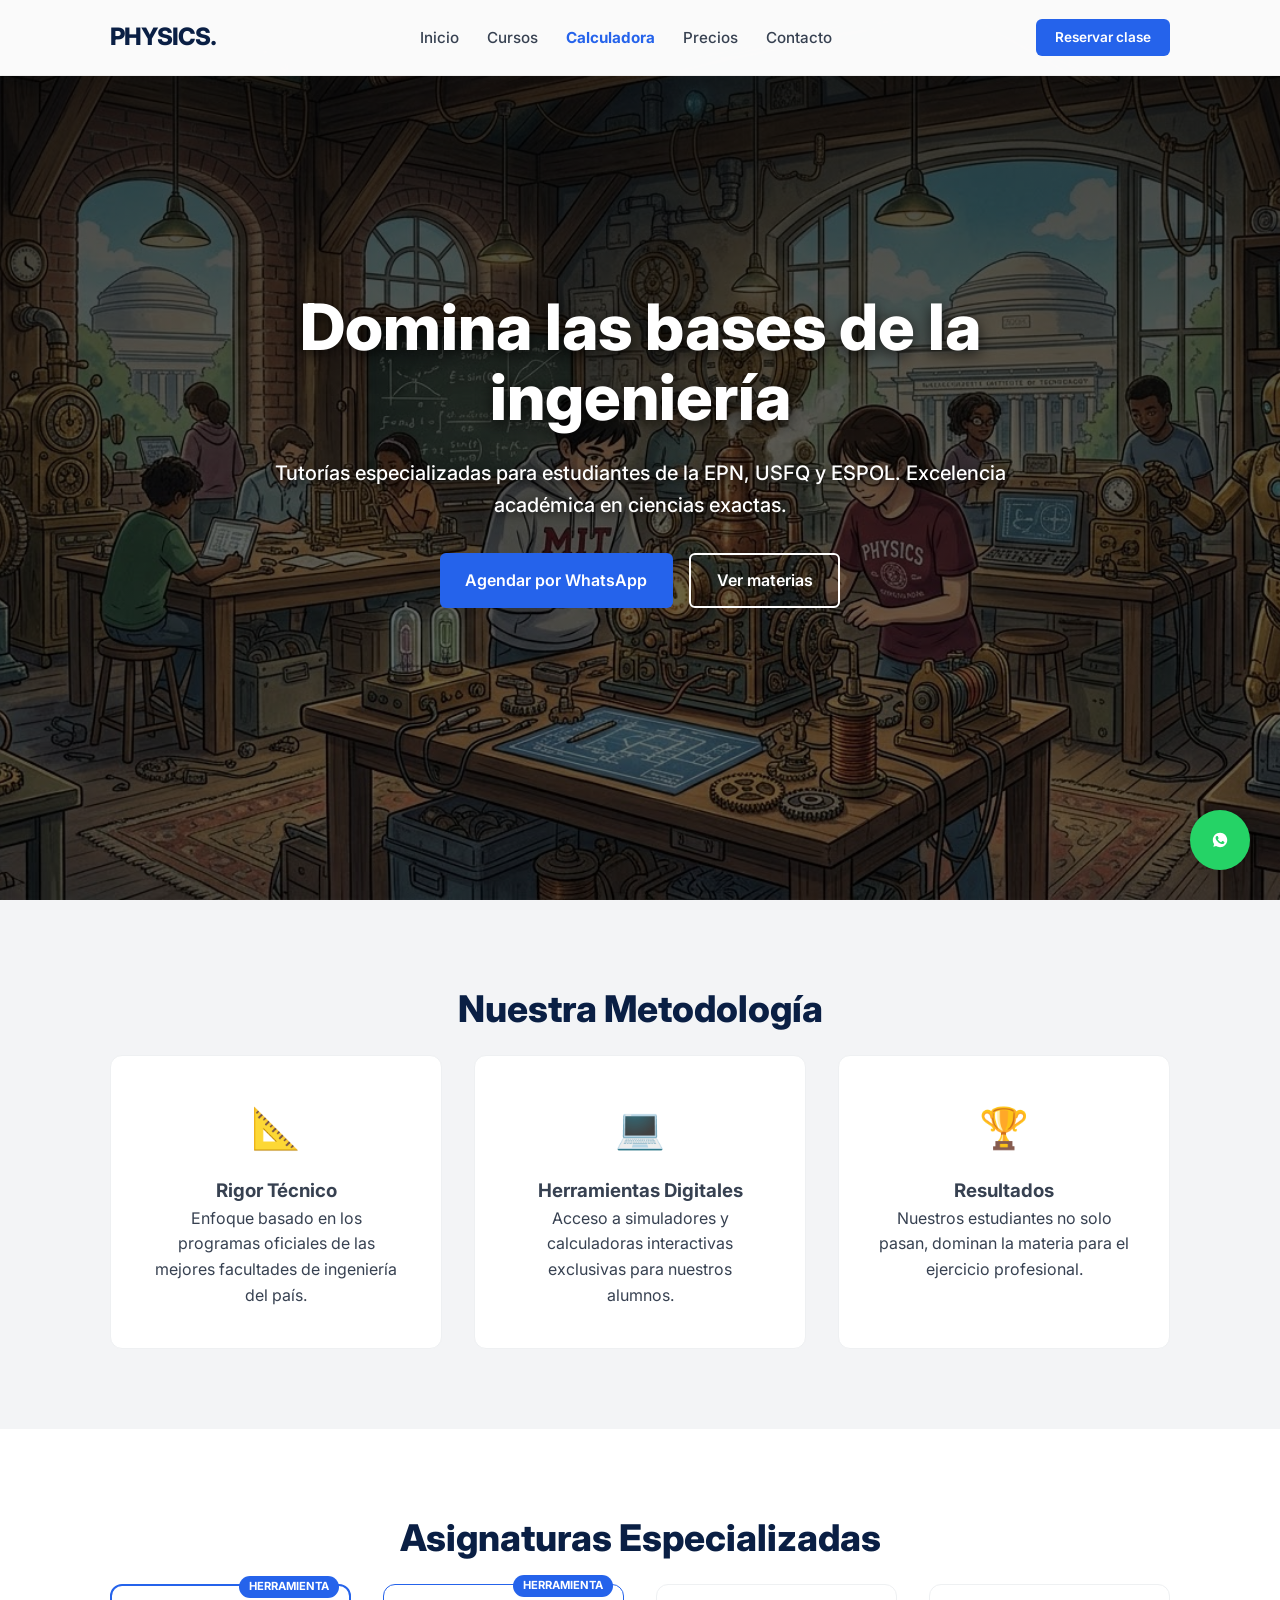
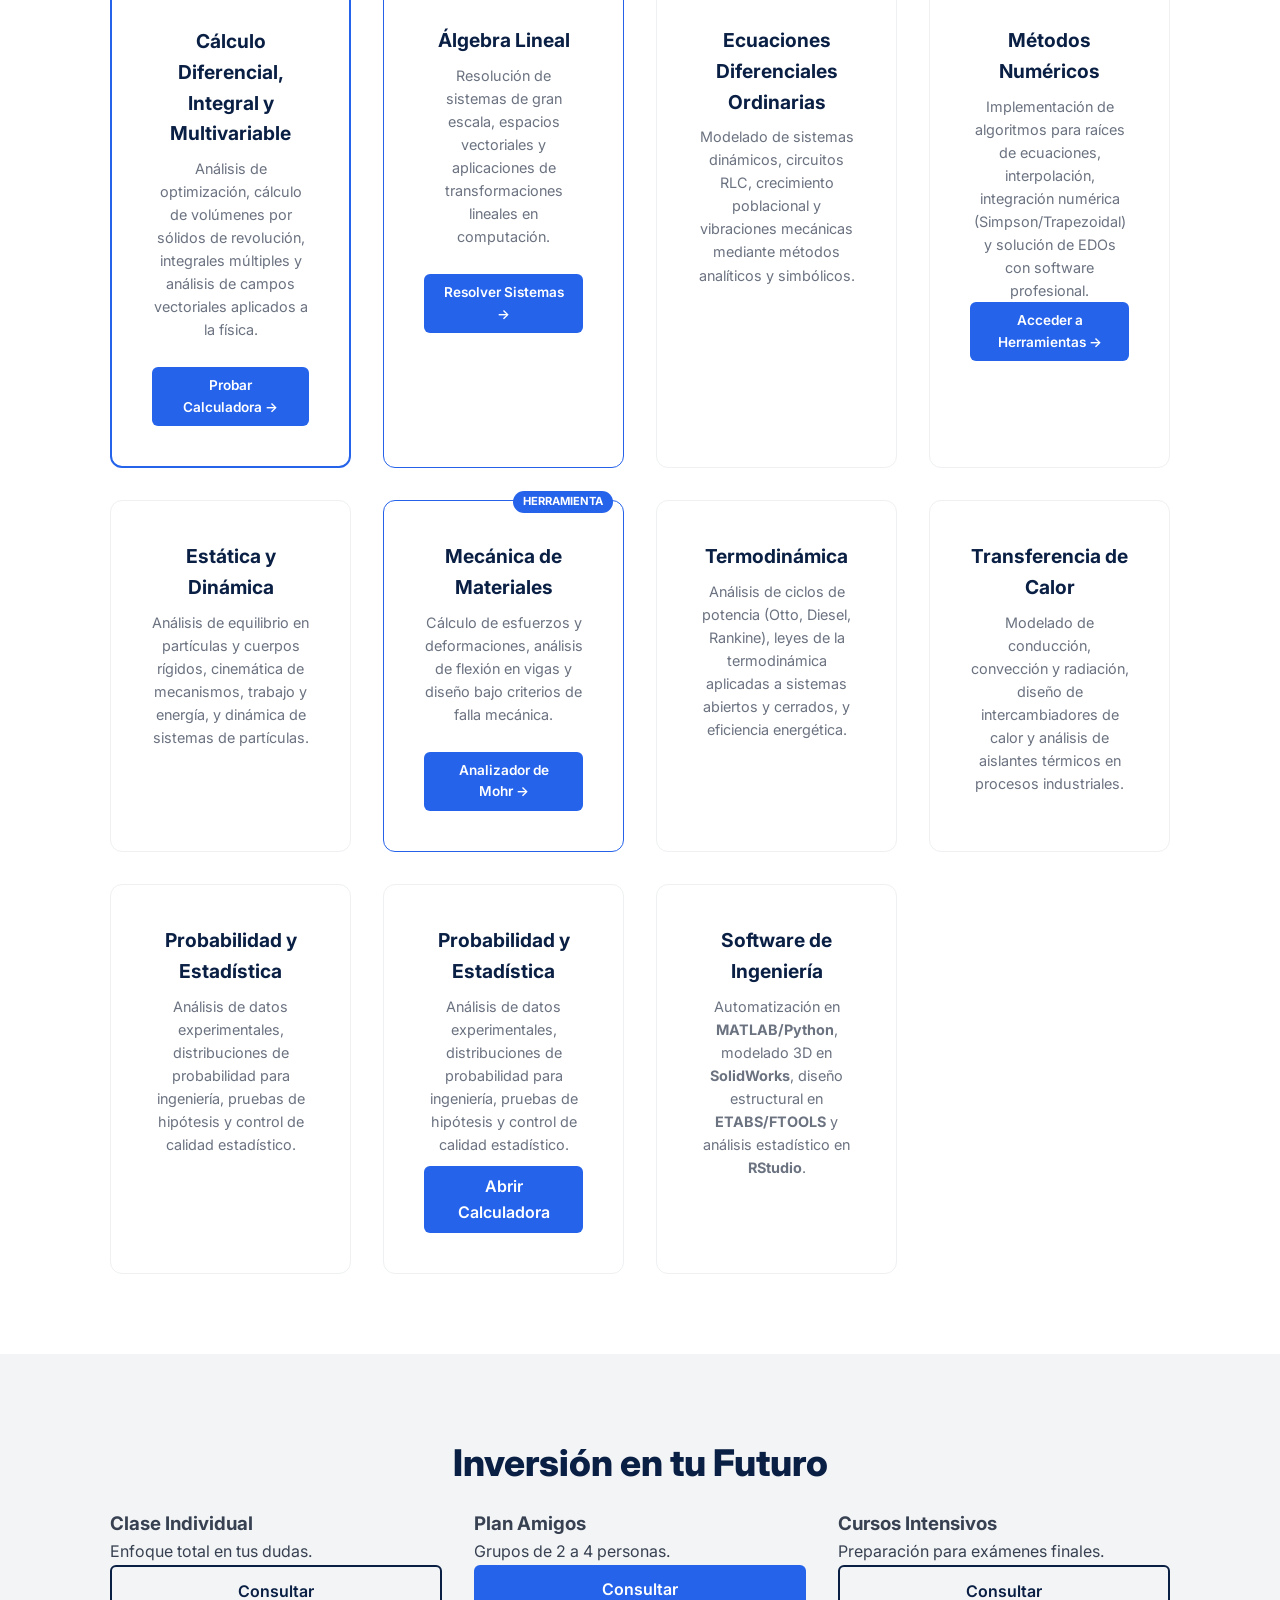
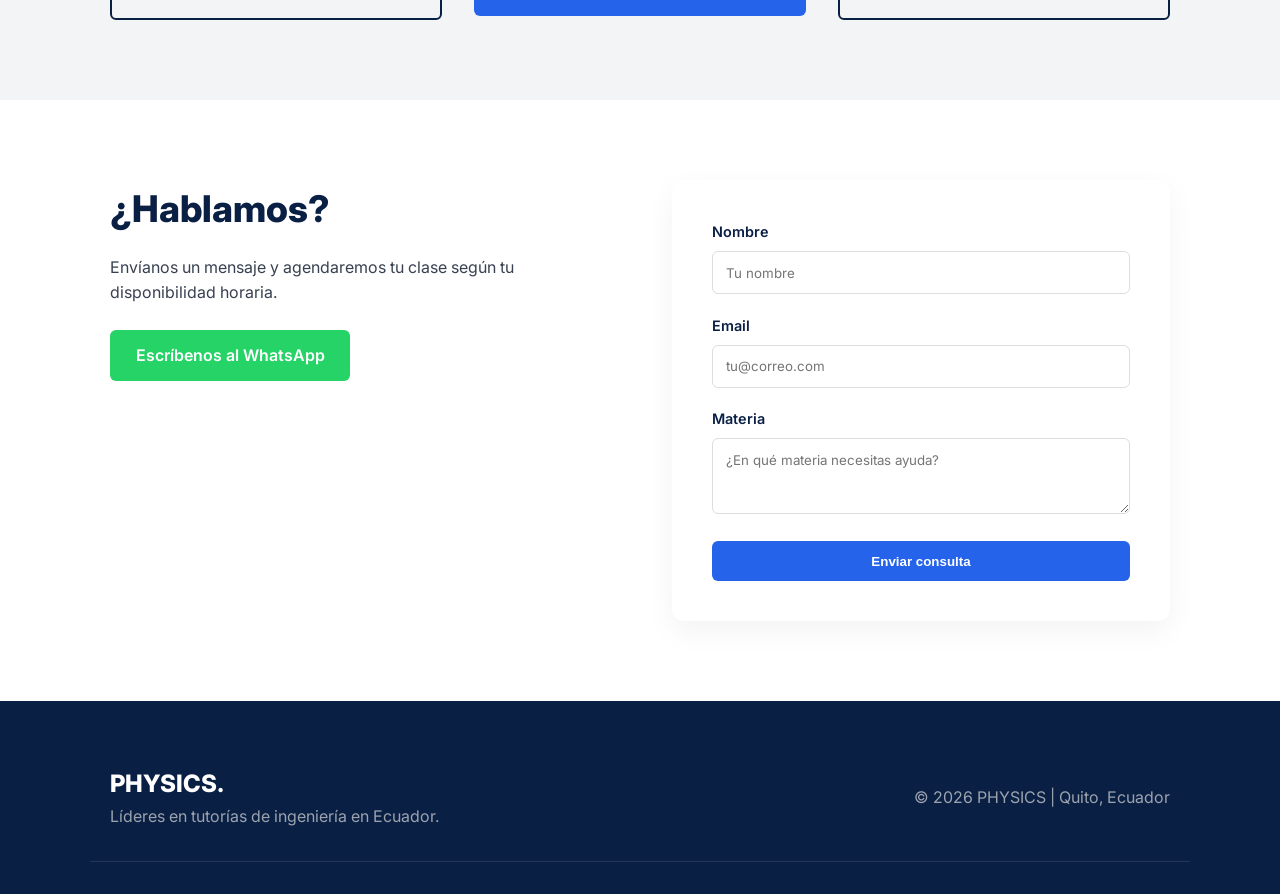
==== index.html @ 8d3c93a8 "Update index.html" ====
<!DOCTYPE html>
<html lang="es">
<head>
    <meta charset="UTF-8">
    <meta name="viewport" content="width=device-width, initial-scale=1.0">
    <title>PHYSICS | Centro de Estudios de Ingeniería</title>
    <link rel="stylesheet" href="style.css">
    <link rel="preconnect" href="https://fonts.googleapis.com">
    <link rel="preconnect" href="https://fonts.gstatic.com" crossorigin>
    <link href="https://fonts.googleapis.com/css2?family=Inter:wght@400;500;600;700;800&display=swap" rel="stylesheet">
</head>
<body>

    <a href="https://wa.me/593995324419?text=Hola%20PHYSICS,%20necesito%20ayuda%20con%20una%20materia%20de%20ingeniería." 
       class="whatsapp-float" target="_blank" rel="noopener noreferrer">
        <svg width="30" height="30" viewBox="0 0 24 24" fill="white"><path d="M12.031 6.172c-3.181 0-5.767 2.586-5.768 5.766-.001 1.298.38 2.27 1.019 3.287l-.582 2.128 2.182-.573c.978.58 1.911.928 3.145.929 3.178 0 5.767-2.587 5.768-5.766 0-3.18-2.587-5.771-5.764-5.771zm3.392 8.244c-.144.405-.837.774-1.17.824-.299.045-.677.063-1.092-.069-.252-.08-.575-.187-.988-.365-1.739-.751-2.874-2.502-2.961-2.617-.087-.116-.708-.94-.708-1.793s.448-1.273.607-1.446c.159-.173.346-.217.462-.217s.231.001.332.005c.109.004.253-.041.397.301.145.344.491 1.201.534 1.287.043.087.072.188.014.304-.058.116-.087.188-.173.289l-.26.304c-.087.101-.177.211-.077.383.101.173.449.741.964 1.201.662.591 1.221.774 1.394.86.173.088.274.072.376-.043.101-.116.433-.506.548-.68.116-.173.231-.145.39-.087s1.011.477 1.184.564.289.13.332.202c.045.072.045.419-.1.824z"/></svg>
    </a>

    <header class="header">
        <div class="container header-container">
            <a href="#" class="logo">PHYSICS.</a>
            <nav class="nav-menu">
                <a href="#inicio">Inicio</a>
                <a href="#cursos">Cursos</a>
                <a href="calculadora.html" style="color: var(--electric-blue); font-weight: 700;">Calculadora</a>
                <a href="#precios">Precios</a>
                <a href="#contacto">Contacto</a>
            </nav>
            <a href="https://wa.me/593995324419" target="_blank" class="btn btn-primary btn-sm">Reservar clase</a>
        </div>
    </header>

    <section id="inicio" class="hero">
        <div class="hero-overlay"></div>
        <div class="container hero-content">
            <h1 class="fade-in-up">Domina las bases de la ingeniería</h1>
            <p class="fade-in-up delay-1">Tutorías especializadas para estudiantes de la EPN, USFQ y ESPOL. Excelencia académica en ciencias exactas.</p>
            <div class="hero-buttons fade-in-up delay-2">
                <a href="https://wa.me/593995324419" target="_blank" class="btn btn-primary">Agendar por WhatsApp</a>
                <a href="#cursos" class="btn btn-outline">Ver materias</a>
            </div>
        </div>
    </section>

    <section class="section bg-light">
        <div class="container">
            <h2 class="section-title">Nuestra Metodología</h2>
            <div class="grid grid-3">
                <div class="feature-card">
                    <div class="icon">📐</div>
                    <h3>Rigor Técnico</h3>
                    <p>Enfoque basado en los programas oficiales de las mejores facultades de ingeniería del país.</p>
                </div>
                <div class="feature-card">
                    <div class="icon">💻</div>
                    <h3>Herramientas Digitales</h3>
                    <p>Acceso a simuladores y calculadoras interactivas exclusivas para nuestros alumnos.</p>
                </div>
                <div class="feature-card">
                    <div class="icon">🏆</div>
                    <h3>Resultados</h3>
                    <p>Nuestros estudiantes no solo pasan, dominan la materia para el ejercicio profesional.</p>
                </div>
            </div>
        </div>
    </section>

    <section id="cursos" class="section">
        <div class="container">
            <h2 class="section-title">Asignaturas Especializadas</h2>
            <div class="grid grid-4">
                <div class="course-card" style="border: 2px solid var(--electric-blue); position: relative;">
                    <span style="position: absolute; top: -10px; right: 10px; background: var(--electric-blue); color: white; padding: 2px 10px; border-radius: 20px; font-size: 0.7rem; font-weight: bold;">HERRAMIENTA</span>
                    <h3>Cálculo Diferencial, Integral y Multivariable</h3>
                <p>Análisis de optimización, cálculo de volúmenes por sólidos de revolución, integrales múltiples y análisis de campos vectoriales aplicados a la física.</p>
                <br>
                <a href="calculadora.html" class="btn btn-primary btn-sm" style="width: 100%;">Probar Calculadora &rarr;</a>
            </div>

            <div class="course-card" style="border: 1px solid var(--electric-blue); position: relative;">
    <span style="position: absolute; top: -10px; right: 10px; background: var(--electric-blue); color: white; padding: 2px 10px; border-radius: 20px; font-size: 0.7rem; font-weight: bold;">HERRAMIENTA</span>
    <h3>Álgebra Lineal</h3>
    <p>Resolución de sistemas de gran escala, espacios vectoriales y aplicaciones de transformaciones lineales en computación.</p>
    <br>
    <a href="algebra-lineal.html" class="btn btn-primary btn-sm" style="width: 100%;">Resolver Sistemas &rarr;</a>
</div>

            <div class="course-card">
                <h3>Ecuaciones Diferenciales Ordinarias</h3>
                <p>Modelado de sistemas dinámicos, circuitos RLC, crecimiento poblacional y vibraciones mecánicas mediante métodos analíticos y simbólicos.</p>
            </div>

            <div class="course-card">
                <h3>Métodos Numéricos</h3>
                <p>Implementación de algoritmos para raíces de ecuaciones, interpolación, integración numérica (Simpson/Trapezoidal) y solución de EDOs con software profesional.</p>
                <a href="metodos-numericos.html" class="btn btn-primary btn-sm" style="width: 100%;">Acceder a Herramientas &rarr;</a>
            </div>

            <div class="course-card">
                <h3>Estática y Dinámica</h3>
                <p>Análisis de equilibrio en partículas y cuerpos rígidos, cinemática de mecanismos, trabajo y energía, y dinámica de sistemas de partículas.</p>
            </div>

          <div class="course-card" style="border: 1px solid var(--electric-blue); position: relative;">
    <span style="position: absolute; top: -10px; right: 10px; background: var(--electric-blue); color: white; padding: 2px 10px; border-radius: 20px; font-size: 0.7rem; font-weight: bold;">HERRAMIENTA</span>
    <h3>Mecánica de Materiales</h3>
    <p>Cálculo de esfuerzos y deformaciones, análisis de flexión en vigas y diseño bajo criterios de falla mecánica.</p>
    <br>
    <a href="circulo-mohr.html" class="btn btn-primary btn-sm" style="width: 100%;">Analizador de Mohr &rarr;</a>
</div>

            <div class="course-card">
                <h3>Termodinámica</h3>
                <p>Análisis de ciclos de potencia (Otto, Diesel, Rankine), leyes de la termodinámica aplicadas a sistemas abiertos y cerrados, y eficiencia energética.</p>
            </div>

            <div class="course-card">
                <h3>Transferencia de Calor</h3>
                <p>Modelado de conducción, convección y radiación, diseño de intercambiadores de calor y análisis de aislantes térmicos en procesos industriales.</p>
            </div>

            <div class="course-card">
                <h3>Probabilidad y Estadística</h3>
                <p>Análisis de datos experimentales, distribuciones de probabilidad para ingeniería, pruebas de hipótesis y control de calidad estadístico.</p>
            </div>

            <div class="course-card">
    <h3>Probabilidad y Estadística</h3>
    <p>Análisis de datos experimentales, distribuciones de probabilidad para ingeniería, pruebas de hipótesis y control de calidad estadístico.</p>
    <a href="probabilidad.html" class="btn-primary" style="display: inline-block; margin-top: 10px; padding: 8px 16px; background-color: #2563EB; color: white; border-radius: 6px; text-decoration: none; font-weight: 600;">
        Abrir Calculadora
    </a>
</div>

            <div class="course-card">
                <h3>Software de Ingeniería</h3>
                <p>Automatización en <b>MATLAB/Python</b>, modelado 3D en <b>SolidWorks</b>, diseño estructural en <b>ETABS/FTOOLS</b> y análisis estadístico en <b>RStudio</b>.</p>
            </div>
        </div>
    </div>
    </section>

    <section id="precios" class="section bg-light">
        <div class="container">
            <h2 class="section-title">Inversión en tu Futuro</h2>
            <div class="grid grid-3">
                <div class="pricing-card">
                    <h3>Clase Individual</h3>
                    <p>Enfoque total en tus dudas.</p>
                    <a href="https://wa.me/593995324419?text=Hola,%20quisiera%20consultar%20el%20precio%20de%20una%20clase%20individual." class="btn btn-outline btn-block" style="color:var(--dark-blue); border-color:var(--dark-blue);">Consultar</a>
                </div>
                <div class="pricing-card featured">
                    <h3>Plan Amigos</h3>
                    <p>Grupos de 2 a 4 personas.</p>
                    <a href="https://wa.me/593995324419?text=Hola,%20quisiera%20consultar%20precios%20para%20un%20grupo." class="btn btn-primary btn-block">Consultar</a>
                </div>
                <div class="pricing-card">
                    <h3>Cursos Intensivos</h3>
                    <p>Preparación para exámenes finales.</p>
                    <a href="https://wa.me/593995324419?text=Hola,%20necesito%20un%20curso%20intensivo%20para%20un%20examen." class="btn btn-outline btn-block" style="color:var(--dark-blue); border-color:var(--dark-blue);">Consultar</a>
                </div>
            </div>
        </div>
    </section>

    <section id="contacto" class="section">
        <div class="container contact-container">
            <div class="contact-info">
                <h2 class="section-title" style="text-align: left;">¿Hablamos?</h2>
                <p>Envíanos un mensaje y agendaremos tu clase según tu disponibilidad horaria.</p>
                <a href="https://wa.me/593995324419" target="_blank" class="btn btn-whatsapp">
                    Escríbenos al WhatsApp
                </a>
            </div>
            
            <form class="contact-form" action="https://formspree.io/f/mvzwovbo" method="POST">
                <div class="form-group">
                    <label>Nombre</label>
                    <input type="text" name="name" placeholder="Tu nombre" required>
                </div>
                <div class="form-group">
                    <label>Email</label>
                    <input type="email" name="email" placeholder="tu@correo.com" required>
                </div>
                <div class="form-group">
                    <label>Materia</label>
                    <textarea name="message" rows="3" placeholder="¿En qué materia necesitas ayuda?" required></textarea>
                </div>
                <input type="text" name="_gotcha" style="display:none">
                <button type="submit" class="btn btn-primary btn-block">Enviar consulta</button>
            </form>
        </div>
    </section>

    <footer class="footer">
        <div class="container footer-grid">
            <div class="footer-brand"><h2>PHYSICS.</h2><p>Líderes en tutorías de ingeniería en Ecuador.</p></div>
            <div class="footer-links">
                <p>&copy; 2026 PHYSICS | Quito, Ecuador</p>
            </div>
        </div>
    </footer>

</body>

</html>
---- style.css ----
/* VARIABLES */
:root {
    --dark-blue: #0A1F44;
    --electric-blue: #2563EB;
    --white: #FFFFFF;
    --light-gray: #F3F4F6;
    --text-main: #374151;
    --text-muted: #6B7280;
    --transition: all 0.3s ease;
    --whatsapp-green: #25D366;
}

/* RESET */
* { margin: 0; padding: 0; box-sizing: border-box; }
body { font-family: 'Inter', sans-serif; color: var(--text-main); line-height: 1.6; background-color: var(--white); }
html { scroll-behavior: smooth; }

/* LAYOUT */
.container { max-width: 1100px; margin: 0 auto; padding: 0 20px; }
.section { padding: 5rem 0; }
.bg-light { background-color: var(--light-gray); }
.grid { display: grid; gap: 2rem; }
.grid-3 { grid-template-columns: repeat(auto-fit, minmax(300px, 1fr)); }
.grid-4 { grid-template-columns: repeat(auto-fit, minmax(220px, 1fr)); }

/* HEADER */
.header { background: rgba(255,255,255,0.98); position: fixed; width: 100%; top: 0; z-index: 1000; border-bottom: 1px solid #eee; }
.header-container { display: flex; justify-content: space-between; align-items: center; height: 75px; }
.logo { font-weight: 800; font-size: 1.5rem; color: var(--dark-blue); text-decoration: none; letter-spacing: -1px; }
.nav-menu a { margin: 0 12px; text-decoration: none; color: var(--text-main); font-weight: 500; font-size: 0.95rem; }
.nav-menu a:hover { color: var(--electric-blue); }

/* BOTONES */
.btn { padding: 0.8rem 1.6rem; border-radius: 6px; font-weight: 600; text-decoration: none; display: inline-flex; align-items: center; justify-content: center; transition: var(--transition); border: none; cursor: pointer; }
.btn-sm { padding: 0.5rem 1.2rem; font-size: 0.85rem; }
.btn-primary { background: var(--electric-blue); color: var(--white); }
.btn-primary:hover { transform: translateY(-2px); box-shadow: 0 5px 15px rgba(37,99,235,0.3); }
.btn-outline { border: 2px solid var(--white); color: var(--white); }
.btn-outline:hover { background: var(--white); color: var(--dark-blue); }
.btn-block { width: 100%; }
.btn-whatsapp { background: var(--whatsapp-green); color: var(--white); margin-top: 1.5rem; }
.btn-whatsapp:hover { background: #128c7e; transform: scale(1.02); }

/* WHATSAPP FLOAT */
.whatsapp-float { position: fixed; width: 60px; height: 60px; bottom: 30px; right: 30px; background: var(--whatsapp-green); border-radius: 50%; display: flex; align-items: center; justify-content: center; z-index: 2000; box-shadow: 0 4px 15px rgba(0,0,0,0.15); transition: var(--transition); }
.whatsapp-float:hover { transform: scale(1.1); }

/* HERO - VERSIÓN OPTIMIZADA PARA LEGIBILIDAD Y ENCUADRE */
.hero {
    /* CAMBIO TÉCNICO 1: Filtro de contraste reforzado para que el texto blanco resalte */
    background-image: linear-gradient(rgba(0, 0, 0, 0.75), rgba(0, 0, 0, 0.5)), url('PORTADA.jpg');
    
    /* CAMBIO TÉCNICO 2: 'contain' evita que la imagen se corte, asegurando que se vea completa */
    background-size: cover; /* Mantenemos cover pero ajustamos la posición para no perder detalles */
    background-position: center 20%; /* Sube un poco el foco de la imagen para mostrar más del taller */
    
    background-attachment: fixed;
    height: 100vh;
    display: flex;
    align-items: center;
    justify-content: center;
    text-align: center;
    padding: 0 20px;
}

.hero-content { 
    max-width: 850px; 
    margin: 0 auto; 
    /* Añadimos un z-index para asegurar que el contenido esté siempre sobre el fondo */
    position: relative; 
    z-index: 2;
}

.hero h1 { 
    font-size: clamp(2.5rem, 5vw, 4rem); 
    font-weight: 800; 
    line-height: 1.1; 
    margin-bottom: 1.5rem;
    color: #ffffff;
    /* CAMBIO TÉCNICO 3: Sombra de texto para separar las letras del fondo detallado */
    text-shadow: 0px 4px 15px rgba(0, 0, 0, 0.8);
}

.hero p { 
    font-size: 1.25rem; 
    margin-bottom: 2rem; 
    /* Aumentamos la opacidad para que la información técnica sea nítida */
    opacity: 1; 
    color: #ffffff;
    text-shadow: 0px 2px 8px rgba(0, 0, 0, 0.9);
    font-weight: 500;
}

.hero-buttons { 
    display: flex; 
    justify-content: center; 
    gap: 1rem; 
}

/* SECTIONS */
.section-title { font-size: 2.3rem; color: var(--dark-blue); margin-bottom: 1rem; text-align: center; font-weight: 800; }
.section-subtitle { text-align: center; max-width: 700px; margin: 0 auto 3.5rem; color: var(--text-muted); font-size: 1.1rem; }

/* CARDS */
.feature-card, .course-card { background: var(--white); padding: 2.5rem; border-radius: 12px; border: 1px solid #eef0f2; transition: var(--transition); text-align: center; }
.feature-card:hover, .course-card:hover { border-color: var(--electric-blue); transform: translateY(-5px); box-shadow: 0 10px 25px rgba(0,0,0,0.05); }
.icon { font-size: 2.5rem; margin-bottom: 1rem; display: block; }
.course-card h3 { color: var(--dark-blue); margin-bottom: 0.5rem; font-size: 1.2rem; }
.course-card p { font-size: 0.9rem; color: var(--text-muted); }

/* FORMULARIO */
.contact-container { display: grid; grid-template-columns: 1fr 1fr; gap: 4rem; align-items: start; }
.contact-form { background: var(--white); padding: 2.5rem; border-radius: 12px; box-shadow: 0 10px 30px rgba(0,0,0,0.05); }
.form-group { margin-bottom: 1.2rem; }
.form-group label { display: block; font-weight: 600; margin-bottom: 0.5rem; font-size: 0.9rem; color: var(--dark-blue); }
.form-group input, .form-group textarea { width: 100%; padding: 0.8rem; border: 1px solid #ddd; border-radius: 6px; font-family: inherit; transition: var(--transition); }
.form-group input:focus, .form-group textarea:focus { outline: none; border-color: var(--electric-blue); }

/* FOOTER */
.footer { background: var(--dark-blue); color: #9ca3af; padding: 4rem 0 2rem; }
.footer-grid { display: flex; justify-content: space-between; align-items: center; border-bottom: 1px solid rgba(255,255,255,0.1); padding-bottom: 2rem; }
.footer-brand h2 { color: var(--white); font-weight: 800; }

/* ANIMACIONES */
@keyframes fadeInUp { from { opacity: 0; transform: translateY(25px); } to { opacity: 1; transform: translateY(0); } }
.fade-in-up { animation: fadeInUp 0.8s ease forwards; }
.delay-1 { animation-delay: 0.2s; opacity: 0; }
.delay-2 { animation-delay: 0.4s; opacity: 0; }

/* RESPONSIVE */
@media (max-width: 900px) {
    .contact-container { grid-template-columns: 1fr; gap: 2rem; }
    .hero h1 { font-size: 2.5rem; }
    .hero-buttons { flex-direction: column; }
    .nav-menu { display: none; }

}
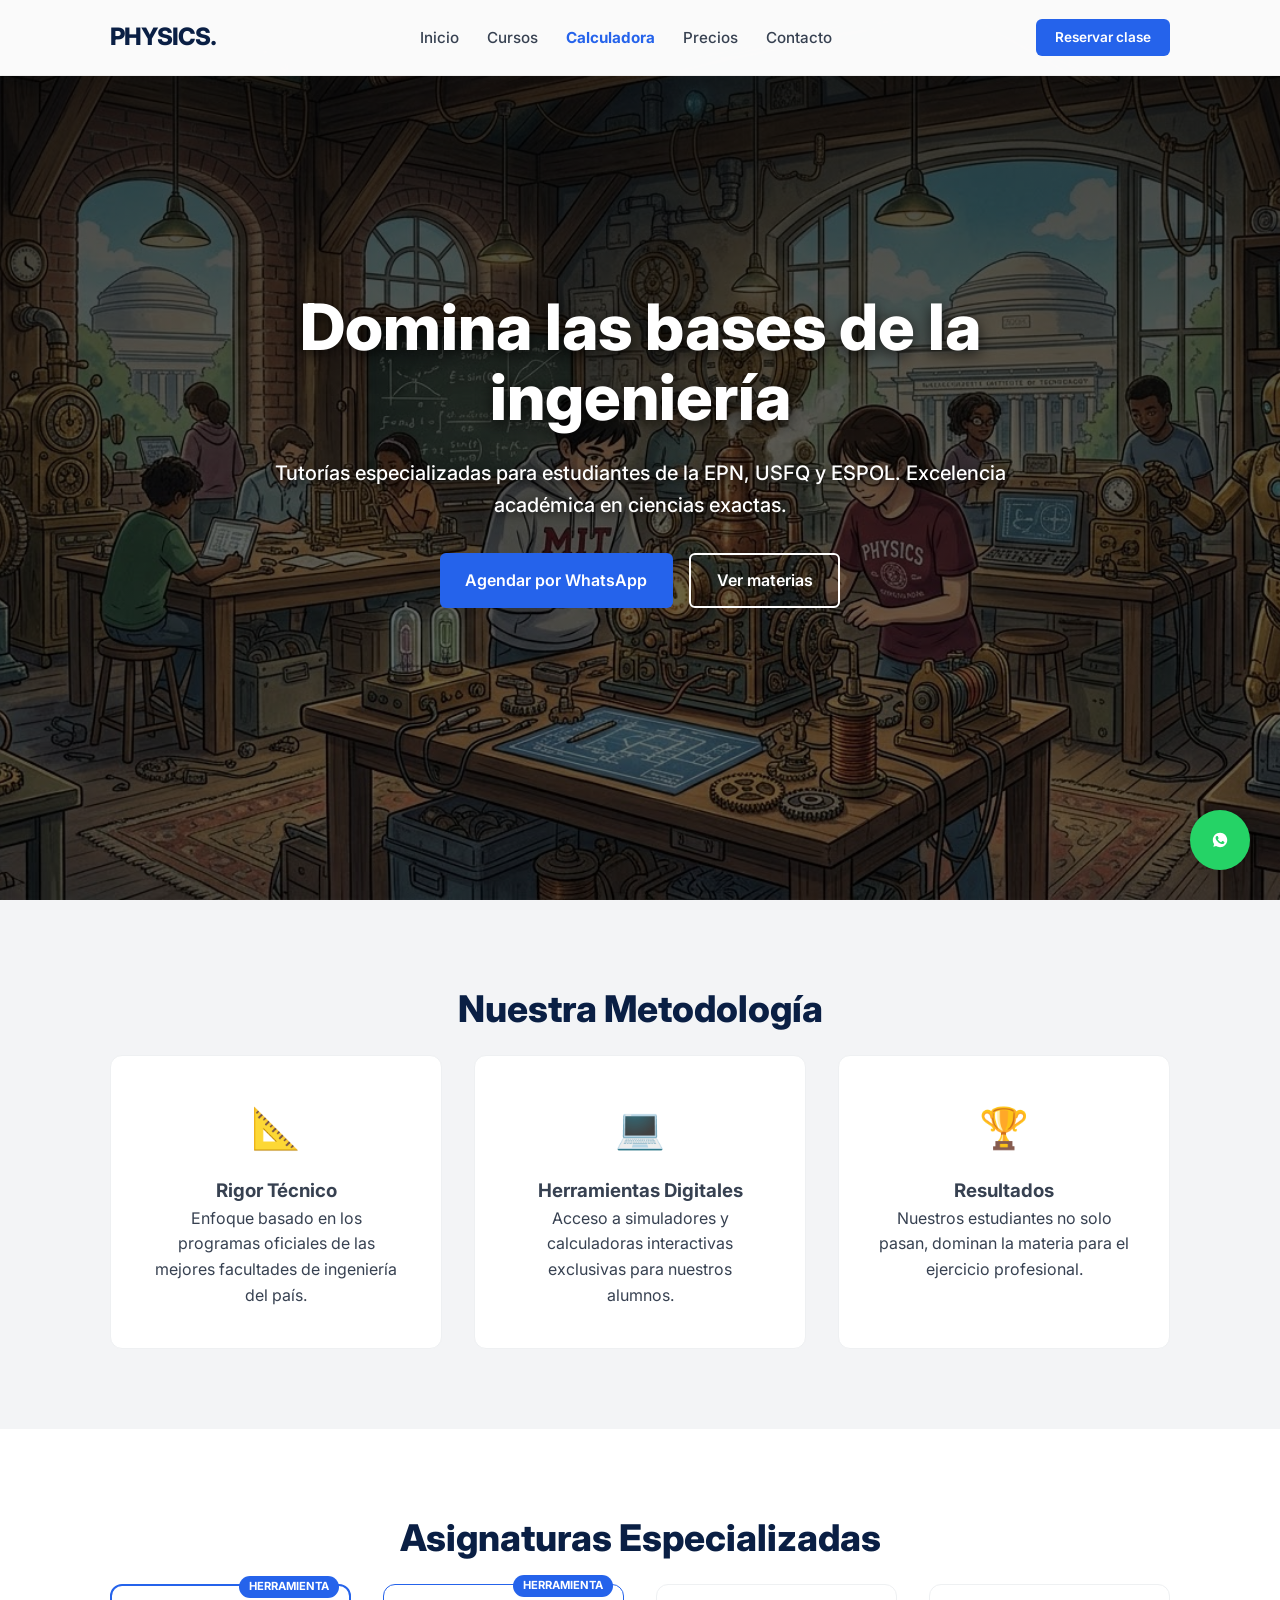
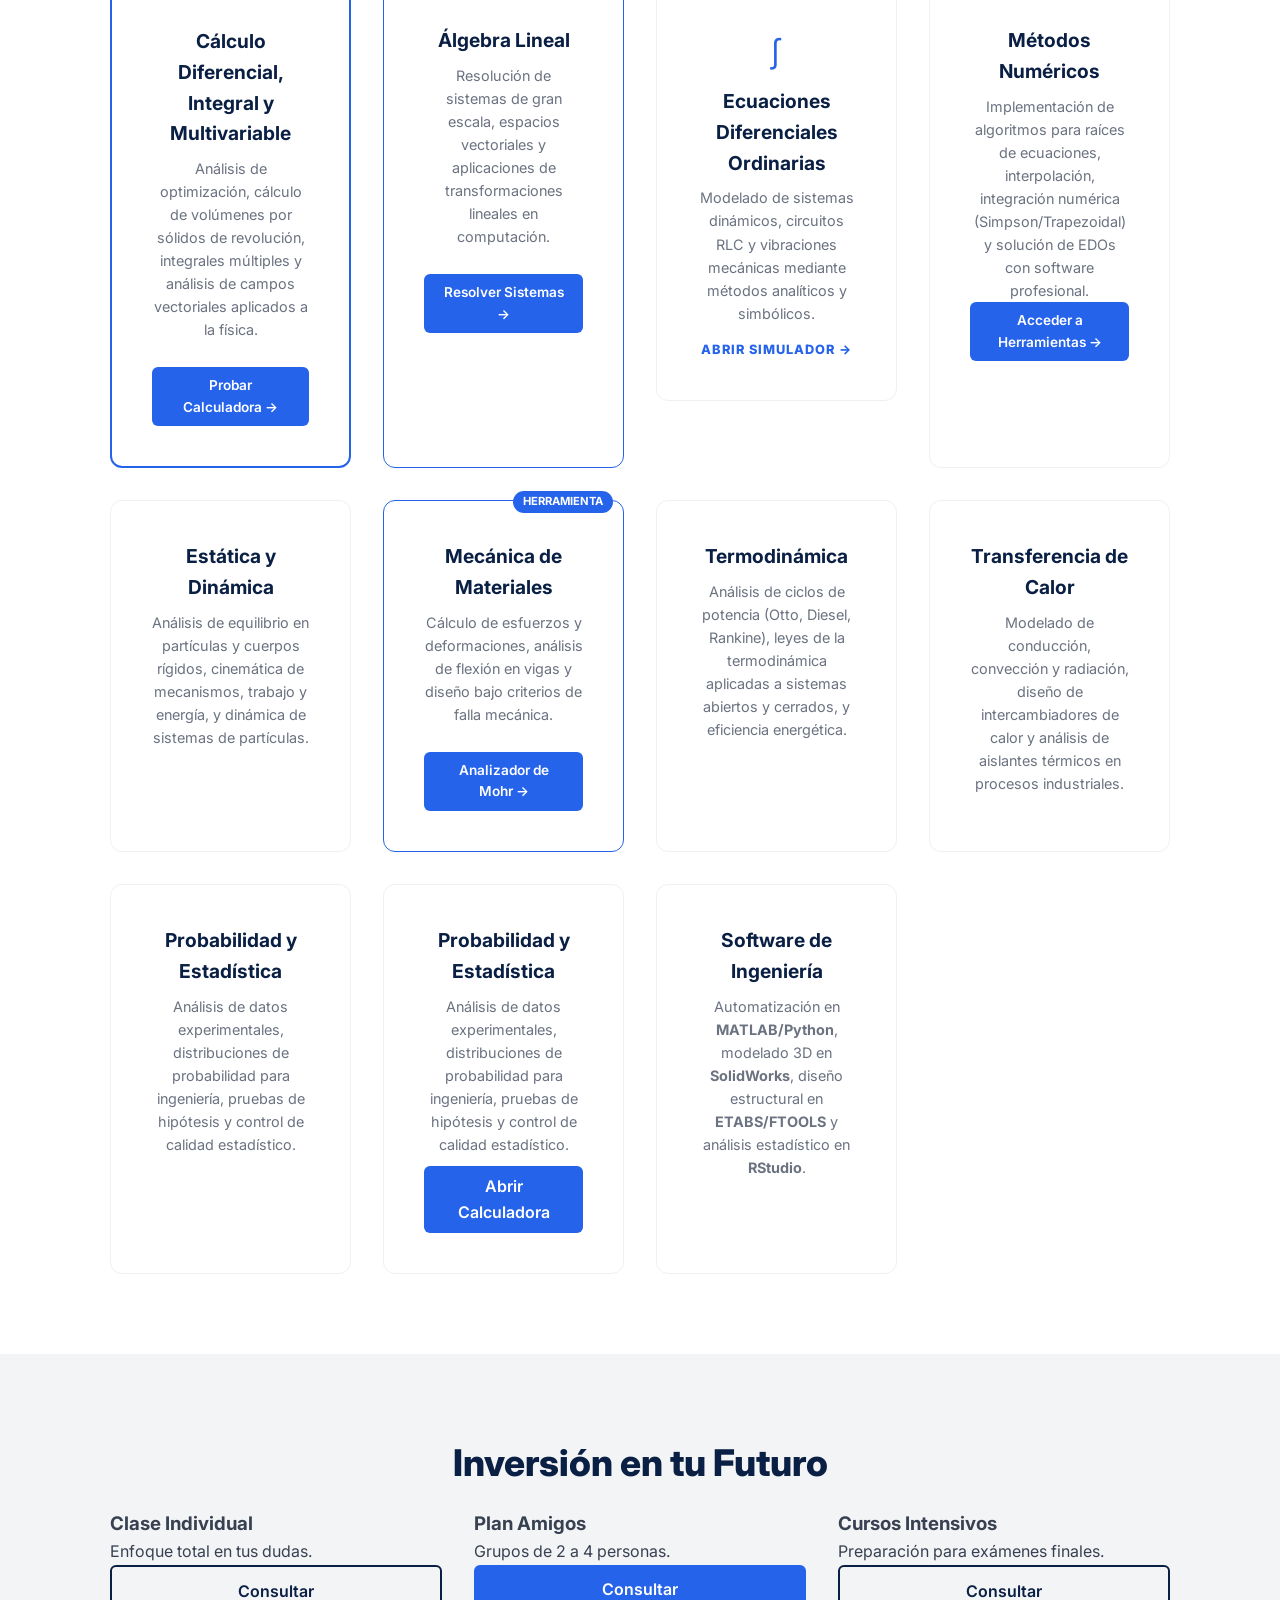
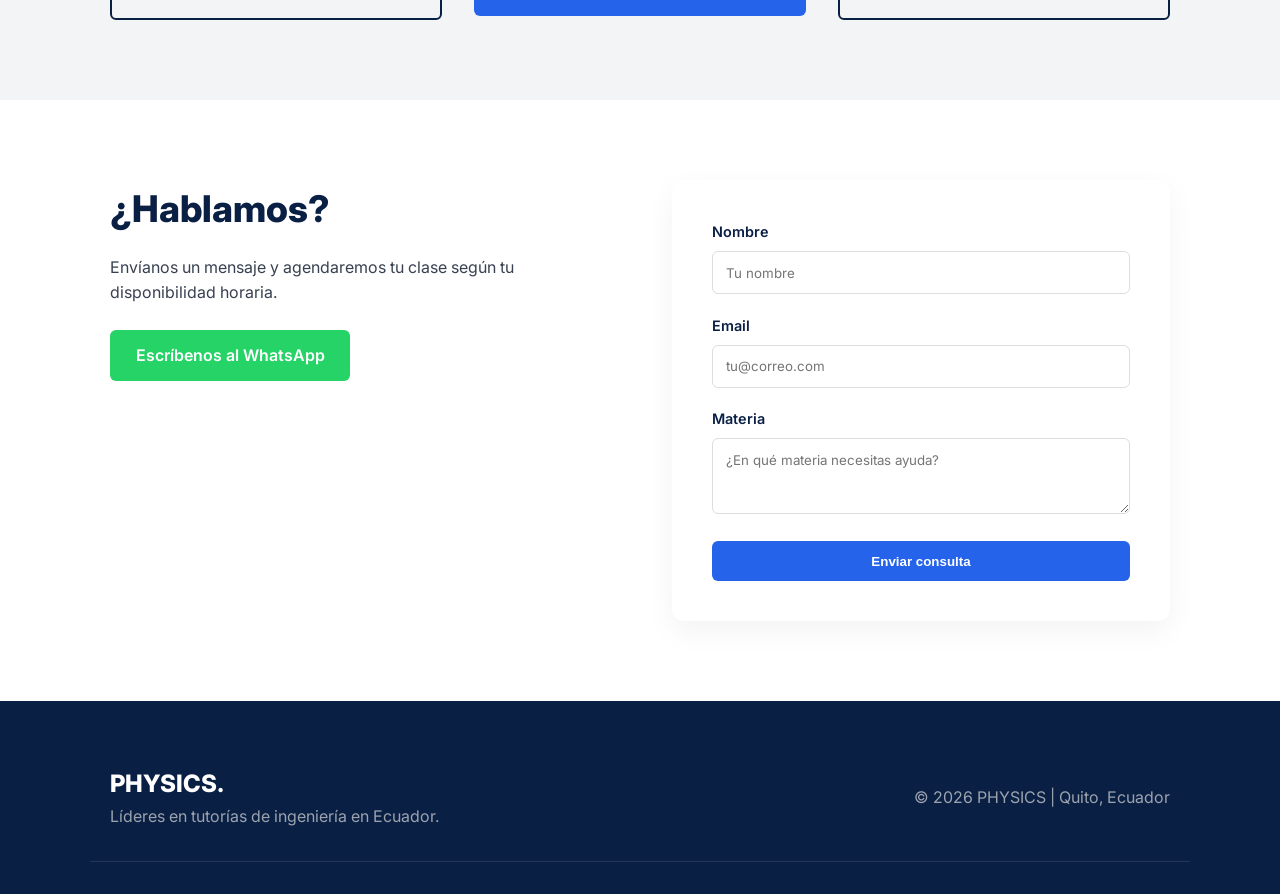
==== commit 3d15058f: "Update index.html" ====
--- a/index.html
+++ b/index.html
@@ -85,10 +85,16 @@
     <a href="algebra-lineal.html" class="btn btn-primary btn-sm" style="width: 100%;">Resolver Sistemas &rarr;</a>
 </div>
 
-            <div class="course-card">
-                <h3>Ecuaciones Diferenciales Ordinarias</h3>
-                <p>Modelado de sistemas dinámicos, circuitos RLC, crecimiento poblacional y vibraciones mecánicas mediante métodos analíticos y simbólicos.</p>
-            </div>
+           <a href="ecuaciones.html" style="text-decoration: none; color: inherit;">
+    <div class="course-card" style="cursor: pointer; transition: transform 0.3s ease, box-shadow 0.3s ease;">
+        <div style="font-size: 2rem; margin-bottom: 10px; color: #2563eb;">∫</div>
+        <h3>Ecuaciones Diferenciales Ordinarias</h3>
+        <p>Modelado de sistemas dinámicos, circuitos RLC y vibraciones mecánicas mediante métodos analíticos y simbólicos.</p>
+        <div style="margin-top: 15px; font-weight: 800; color: #2563eb; font-size: 0.8rem; text-transform: uppercase; letter-spacing: 1px;">
+            Abrir Simulador →
+        </div>
+    </div>
+</a>
 
             <div class="course-card">
                 <h3>Métodos Numéricos</h3>
@@ -210,3 +216,4 @@
 
 
 
+
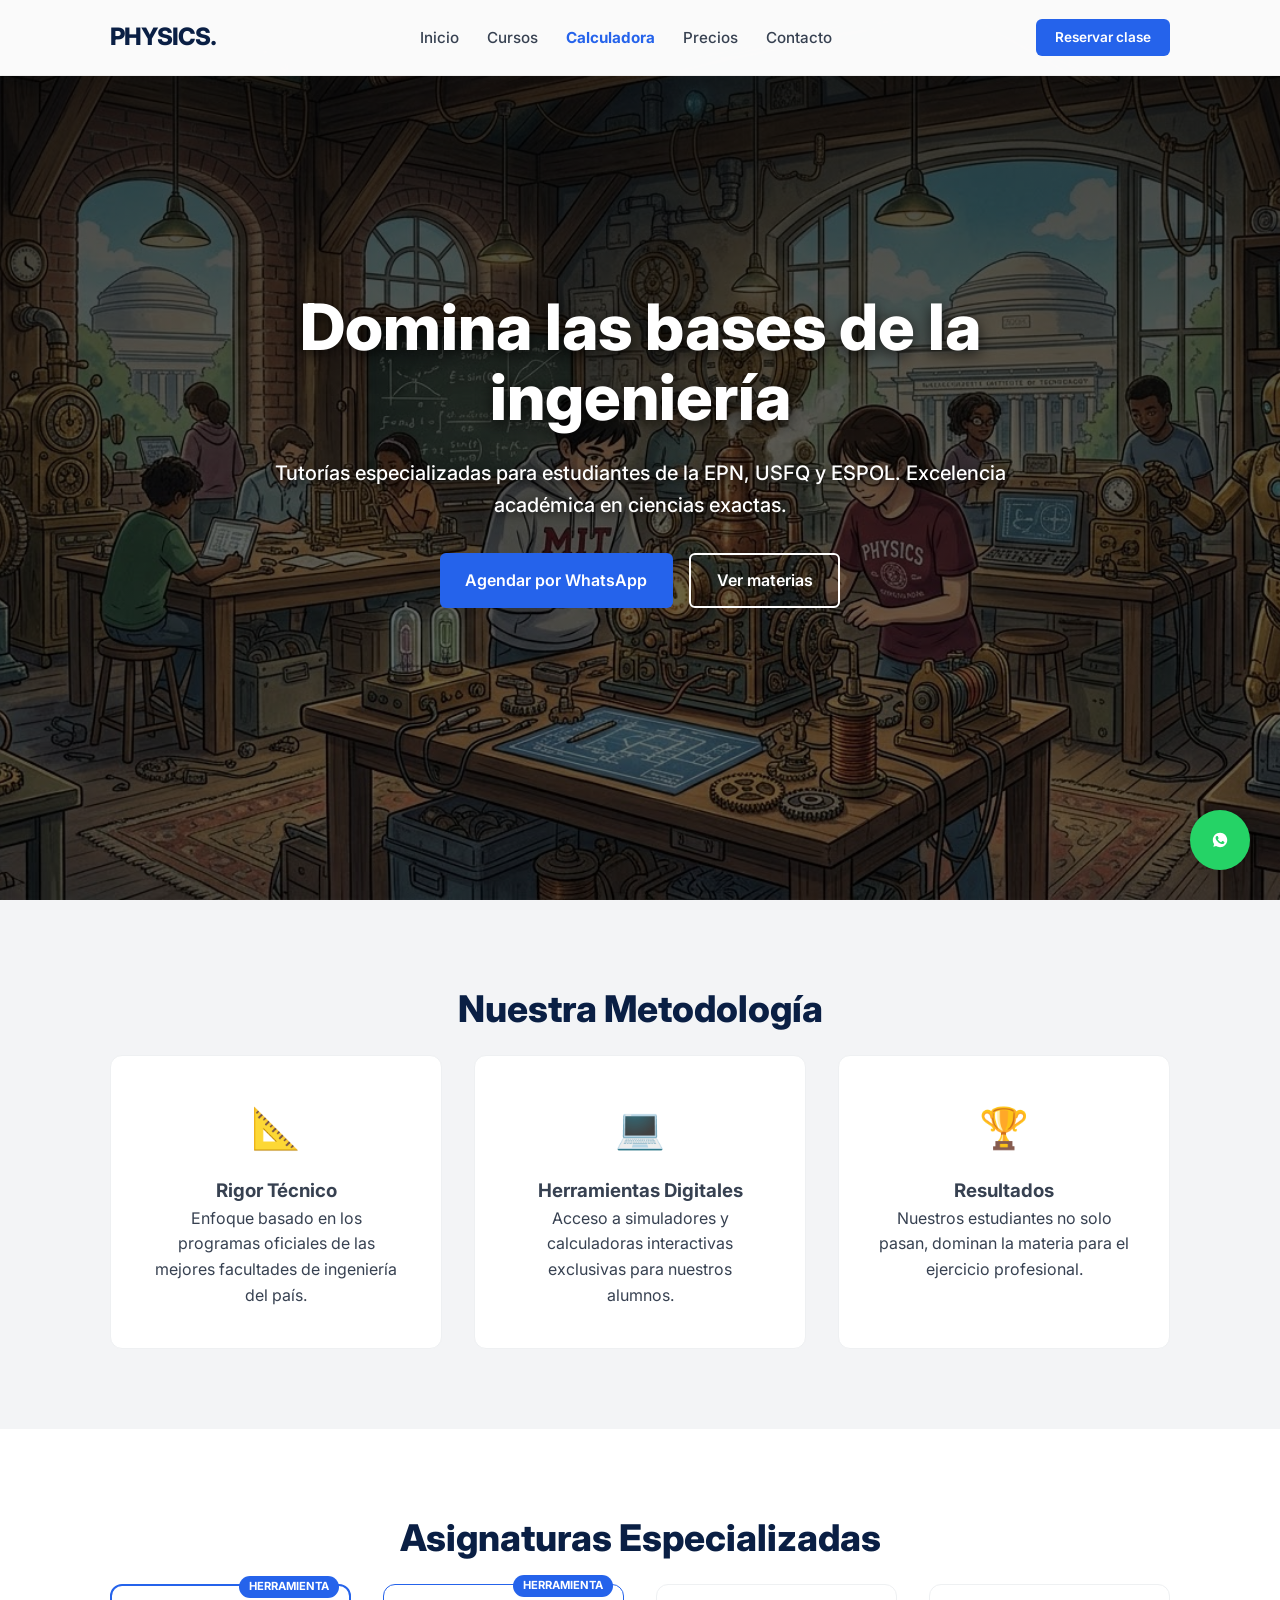
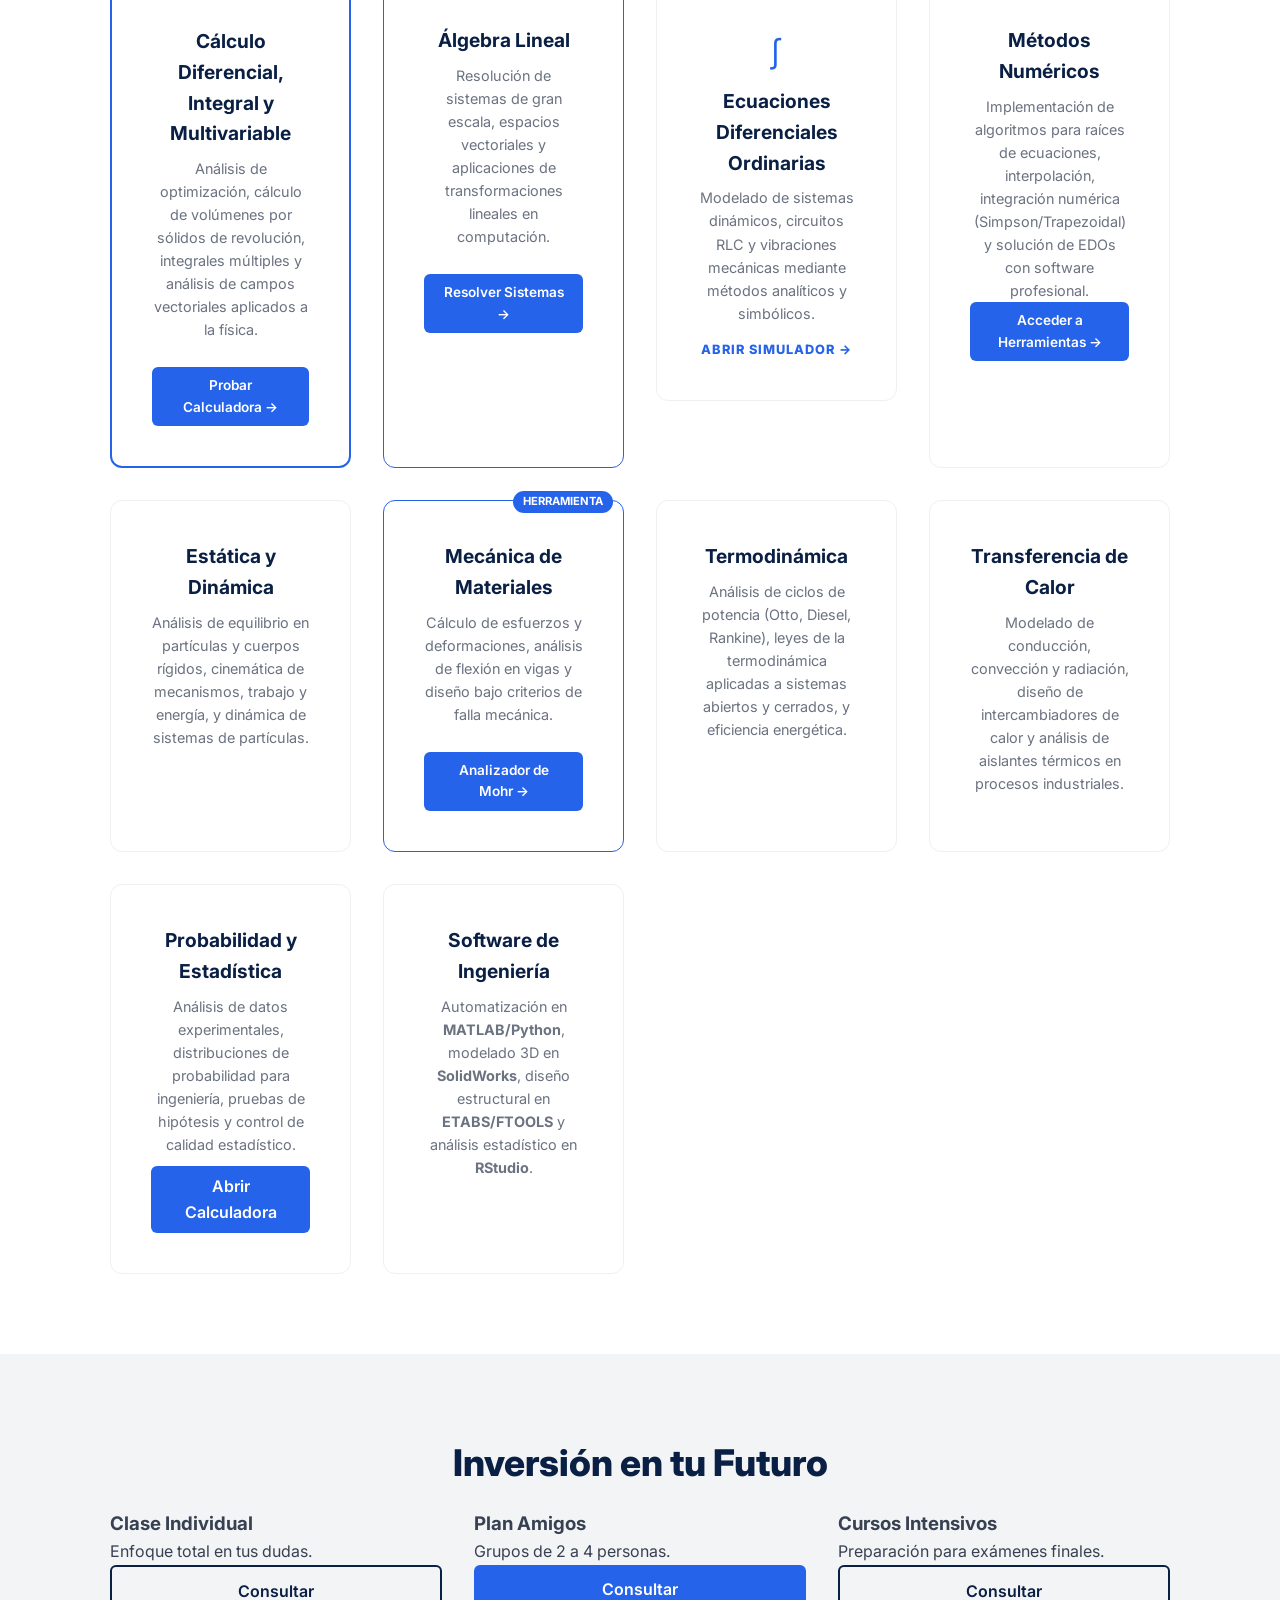
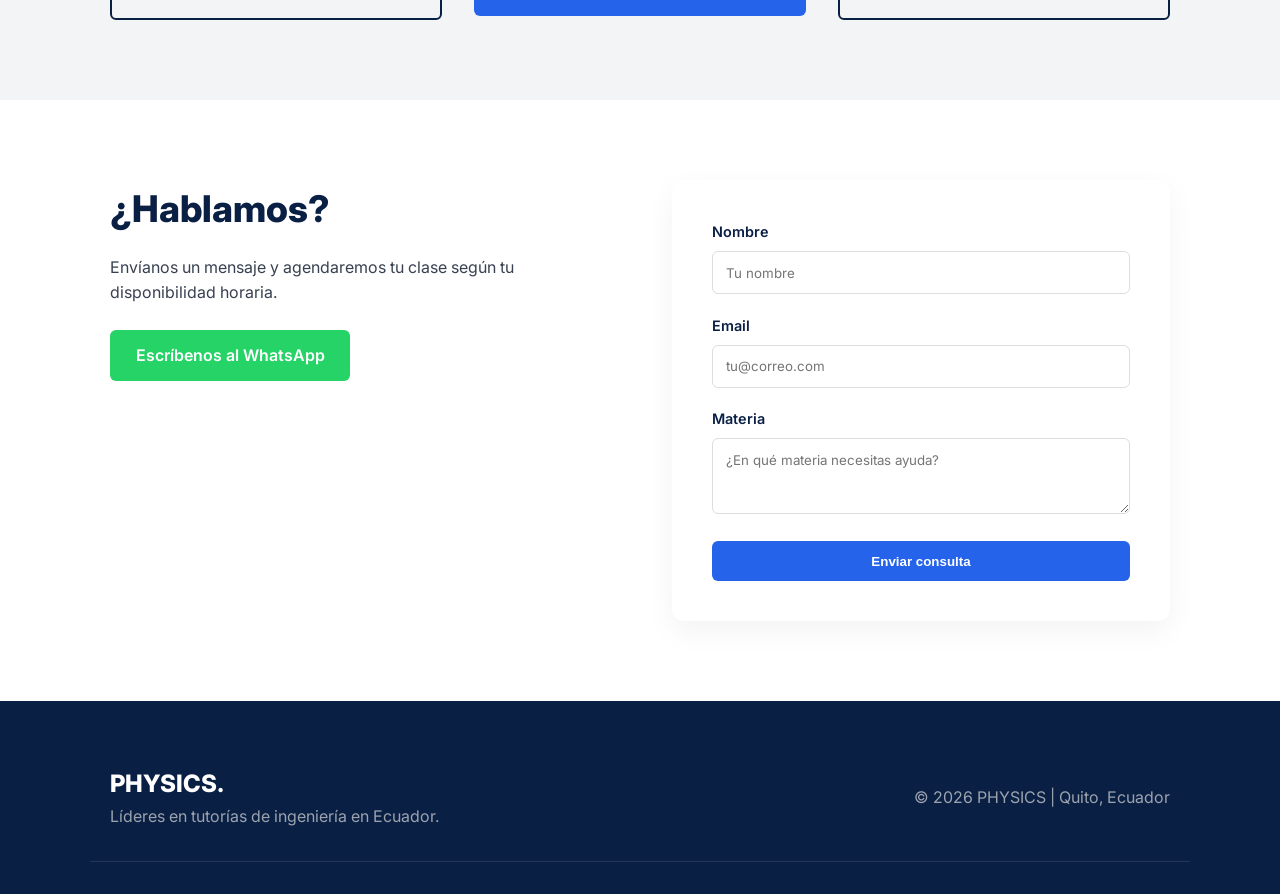
==== commit 6ec10f9e: "Update index.html" ====
--- a/index.html
+++ b/index.html
@@ -125,10 +125,6 @@
                 <p>Modelado de conducción, convección y radiación, diseño de intercambiadores de calor y análisis de aislantes térmicos en procesos industriales.</p>
             </div>
 
-            <div class="course-card">
-                <h3>Probabilidad y Estadística</h3>
-                <p>Análisis de datos experimentales, distribuciones de probabilidad para ingeniería, pruebas de hipótesis y control de calidad estadístico.</p>
-            </div>
 
             <div class="course-card">
     <h3>Probabilidad y Estadística</h3>
@@ -217,3 +213,4 @@
 
 
 
+
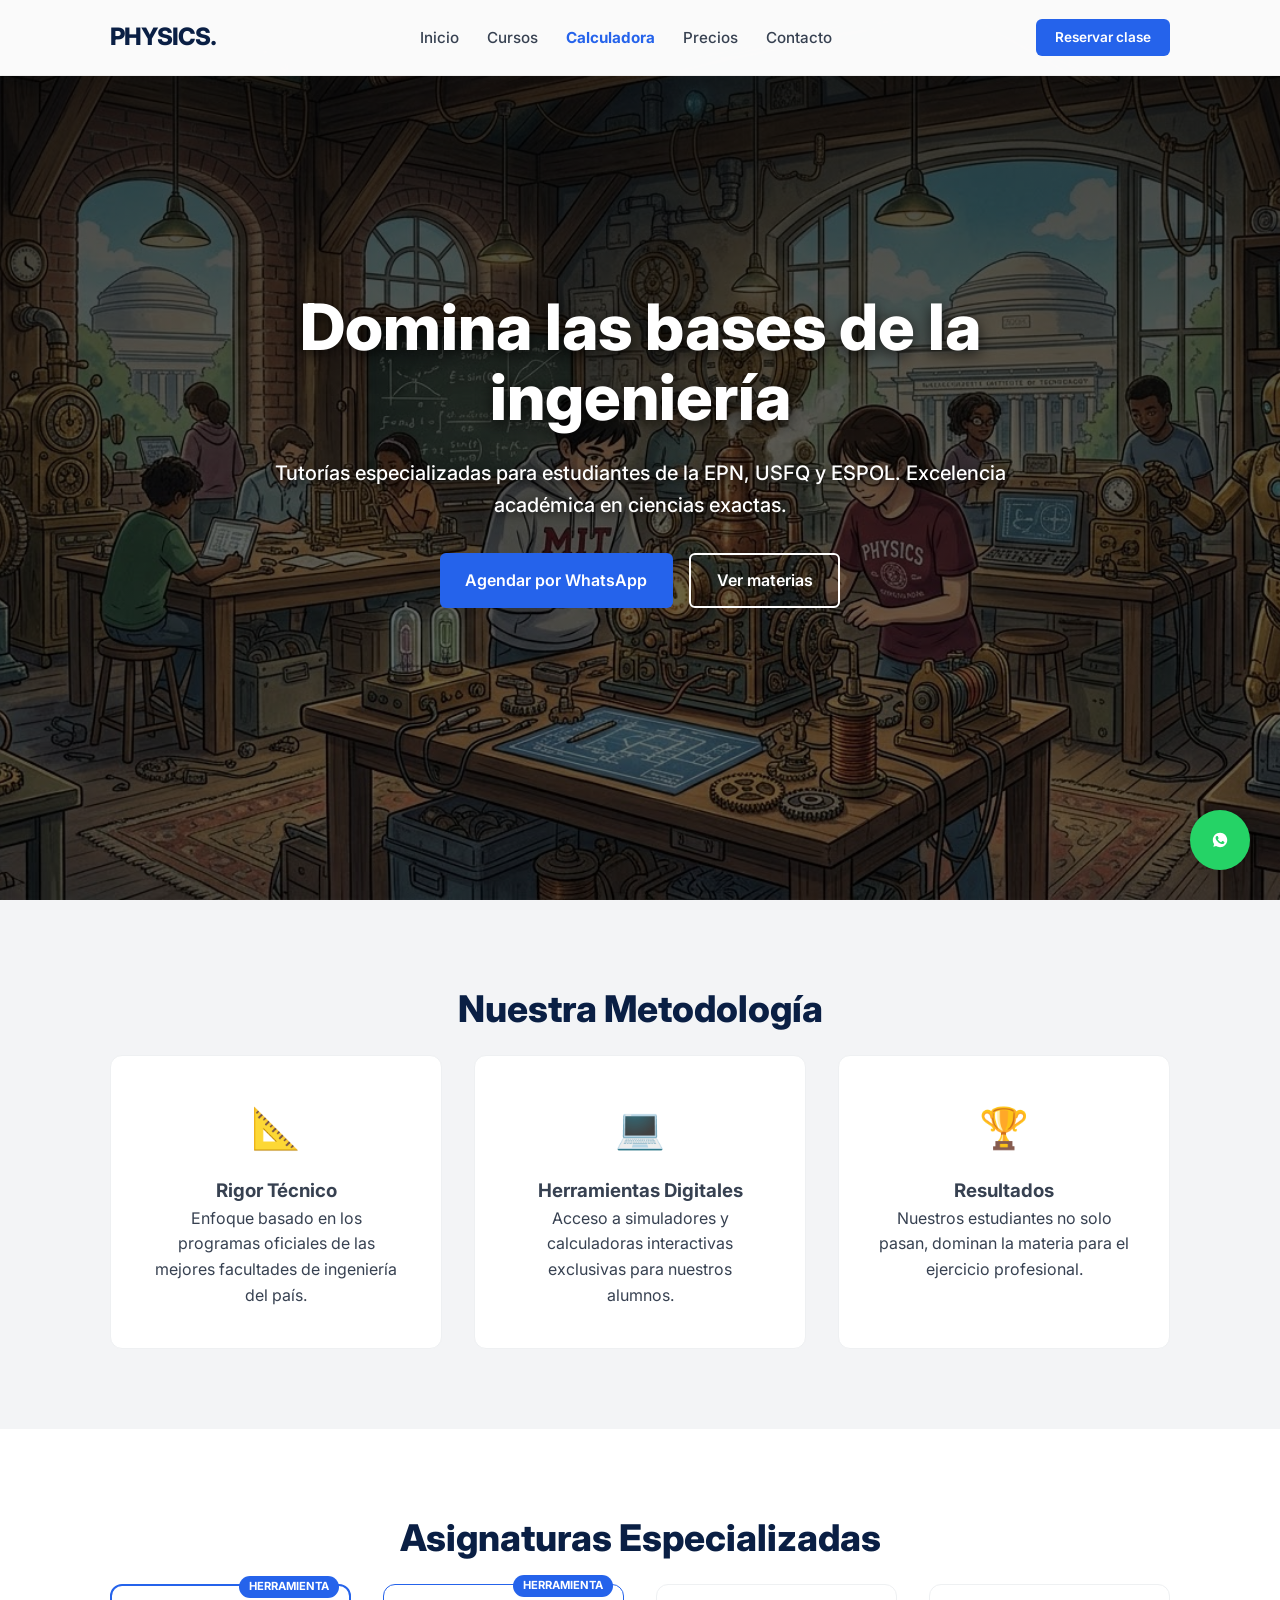
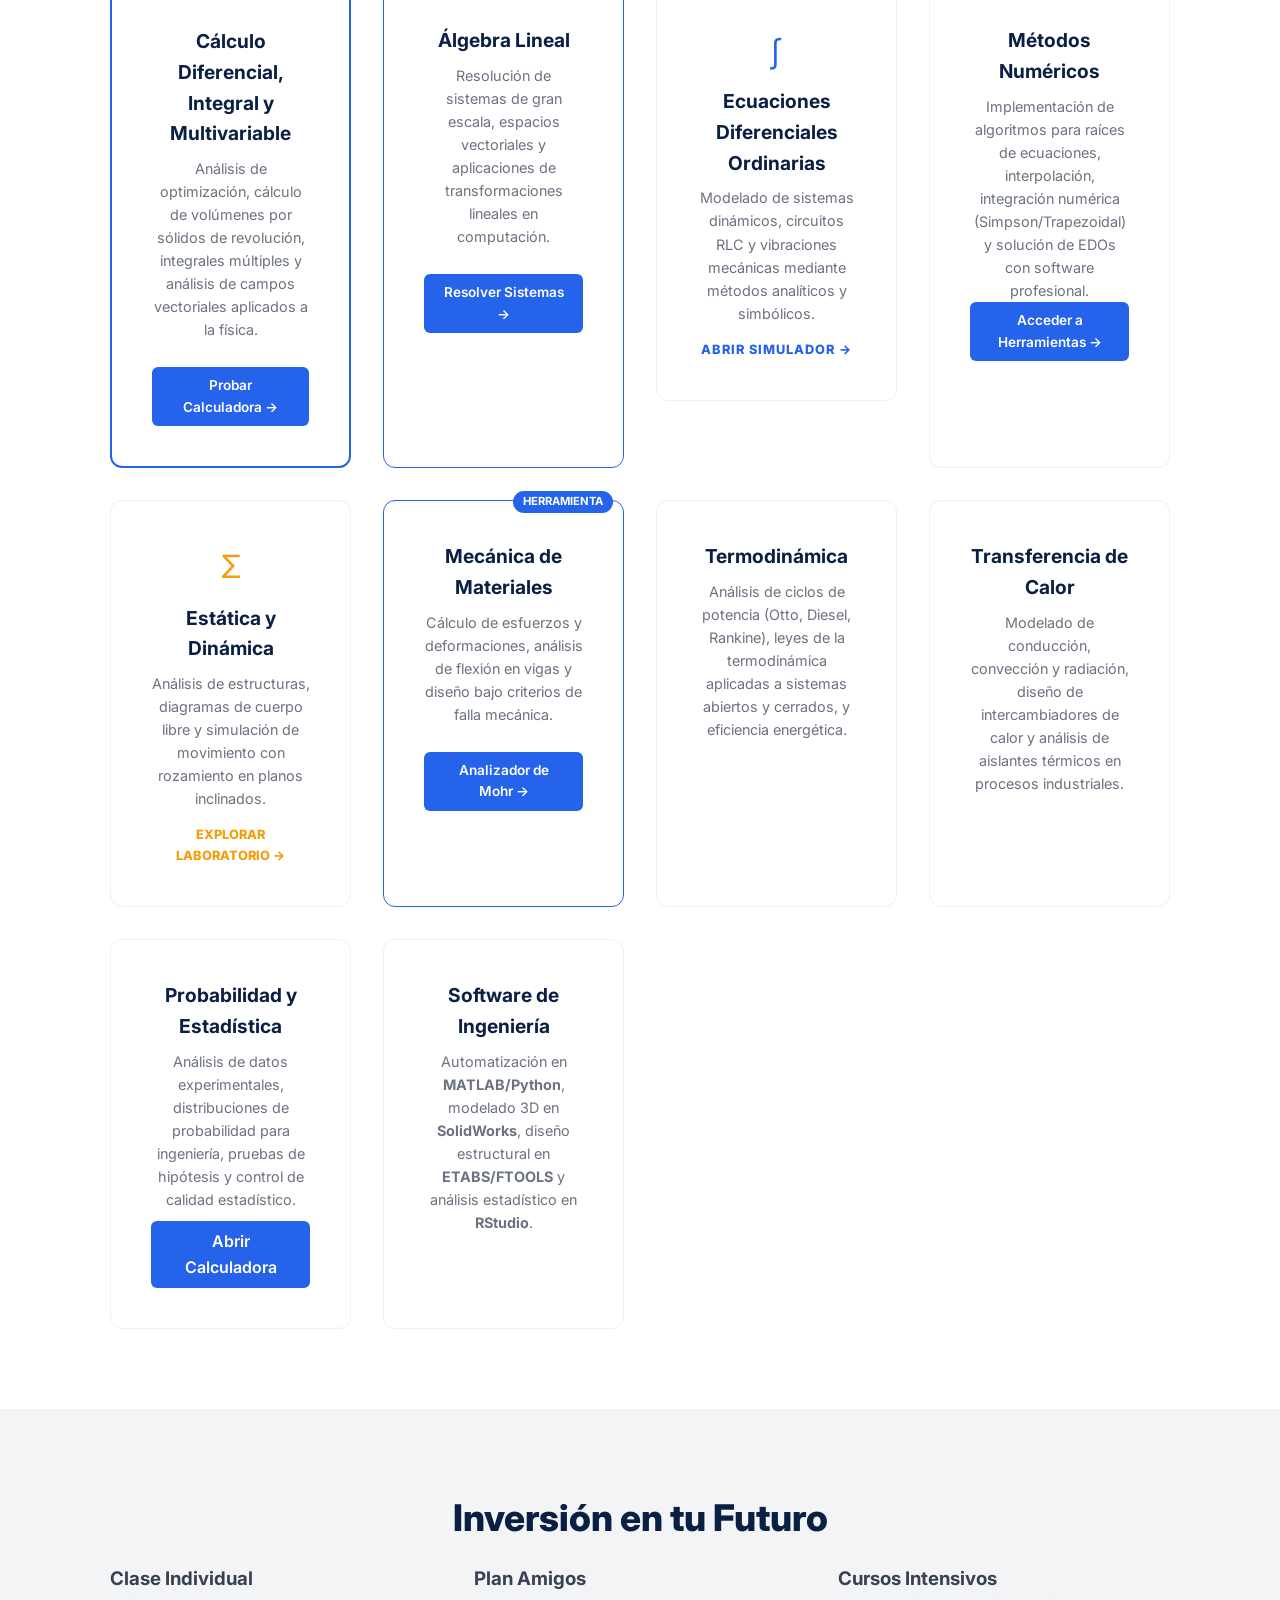
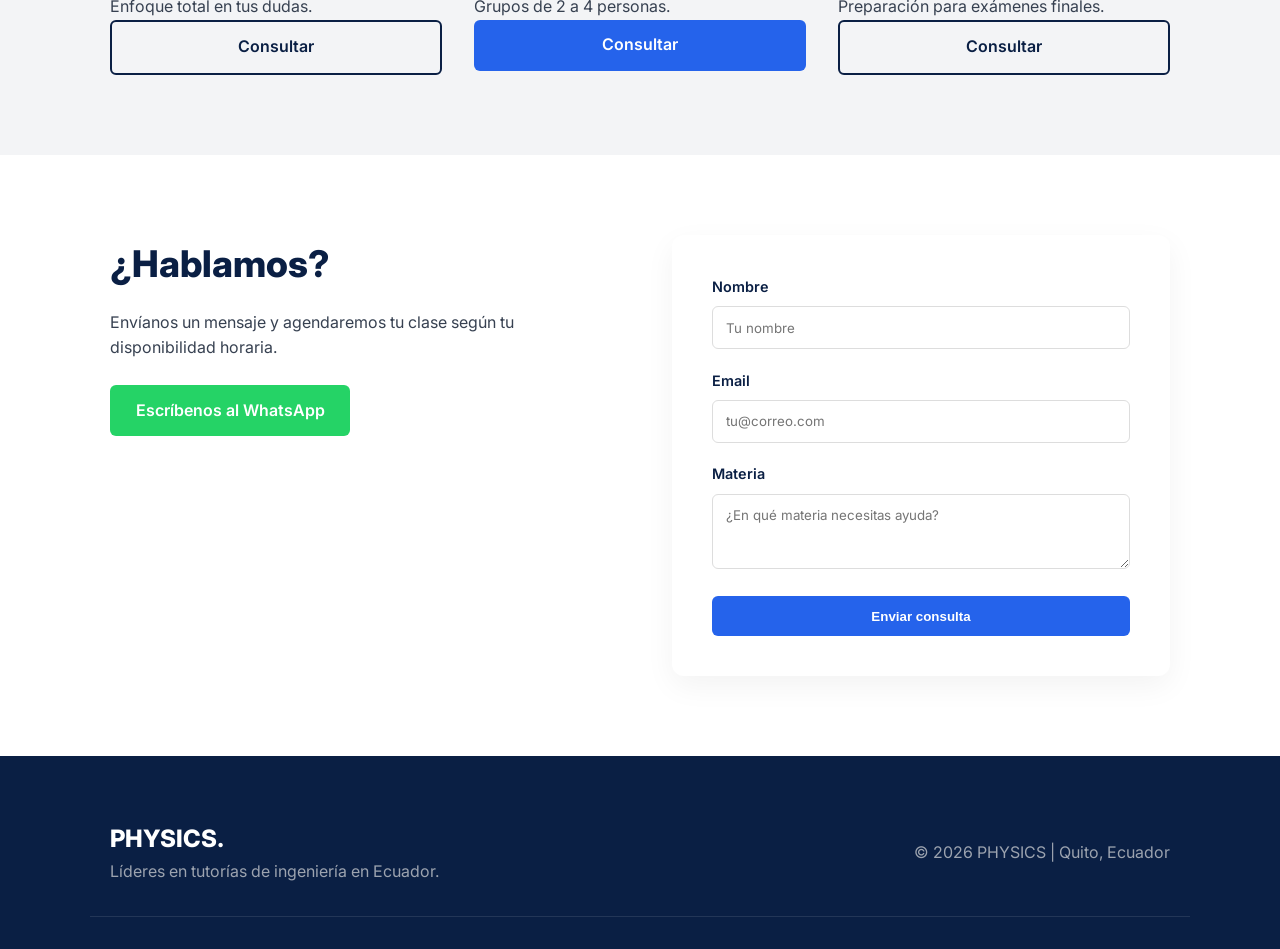
==== commit 74a59899: "Update index.html" ====
--- a/index.html
+++ b/index.html
@@ -102,10 +102,16 @@
                 <a href="metodos-numericos.html" class="btn btn-primary btn-sm" style="width: 100%;">Acceder a Herramientas &rarr;</a>
             </div>
 
-            <div class="course-card">
-                <h3>Estática y Dinámica</h3>
-                <p>Análisis de equilibrio en partículas y cuerpos rígidos, cinemática de mecanismos, trabajo y energía, y dinámica de sistemas de partículas.</p>
-            </div>
+           <a href="estatica.html" style="text-decoration: none; color: inherit;">
+    <div class="course-card">
+        <div style="font-size: 2rem; margin-bottom: 10px; color: #f59e0b;">Σ</div>
+        <h3>Estática y Dinámica</h3>
+        <p>Análisis de estructuras, diagramas de cuerpo libre y simulación de movimiento con rozamiento en planos inclinados.</p>
+        <div style="margin-top: 15px; font-weight: 800; color: #f59e0b; font-size: 0.8rem; text-transform: uppercase;">
+            EXPLORAR LABORATORIO →
+        </div>
+    </div>
+</a>
 
           <div class="course-card" style="border: 1px solid var(--electric-blue); position: relative;">
     <span style="position: absolute; top: -10px; right: 10px; background: var(--electric-blue); color: white; padding: 2px 10px; border-radius: 20px; font-size: 0.7rem; font-weight: bold;">HERRAMIENTA</span>
@@ -214,3 +220,4 @@
 
 
 
+
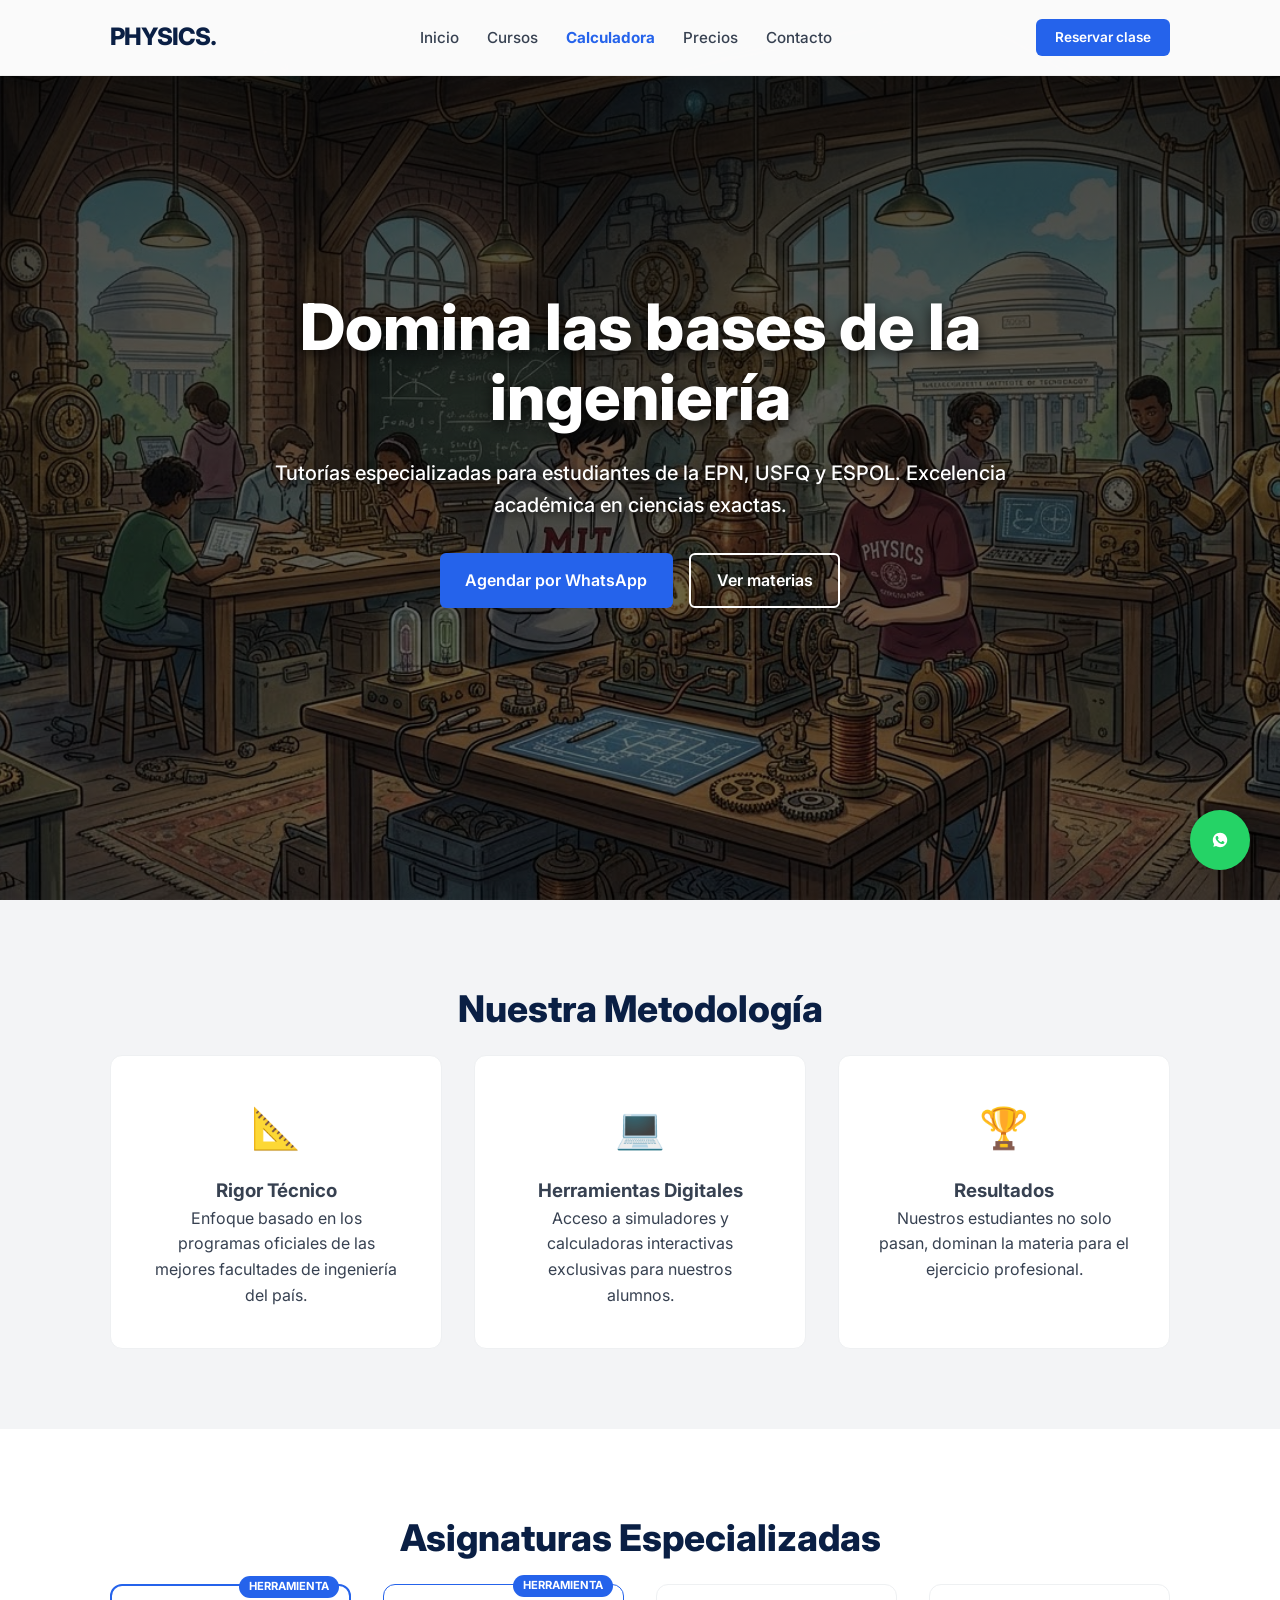
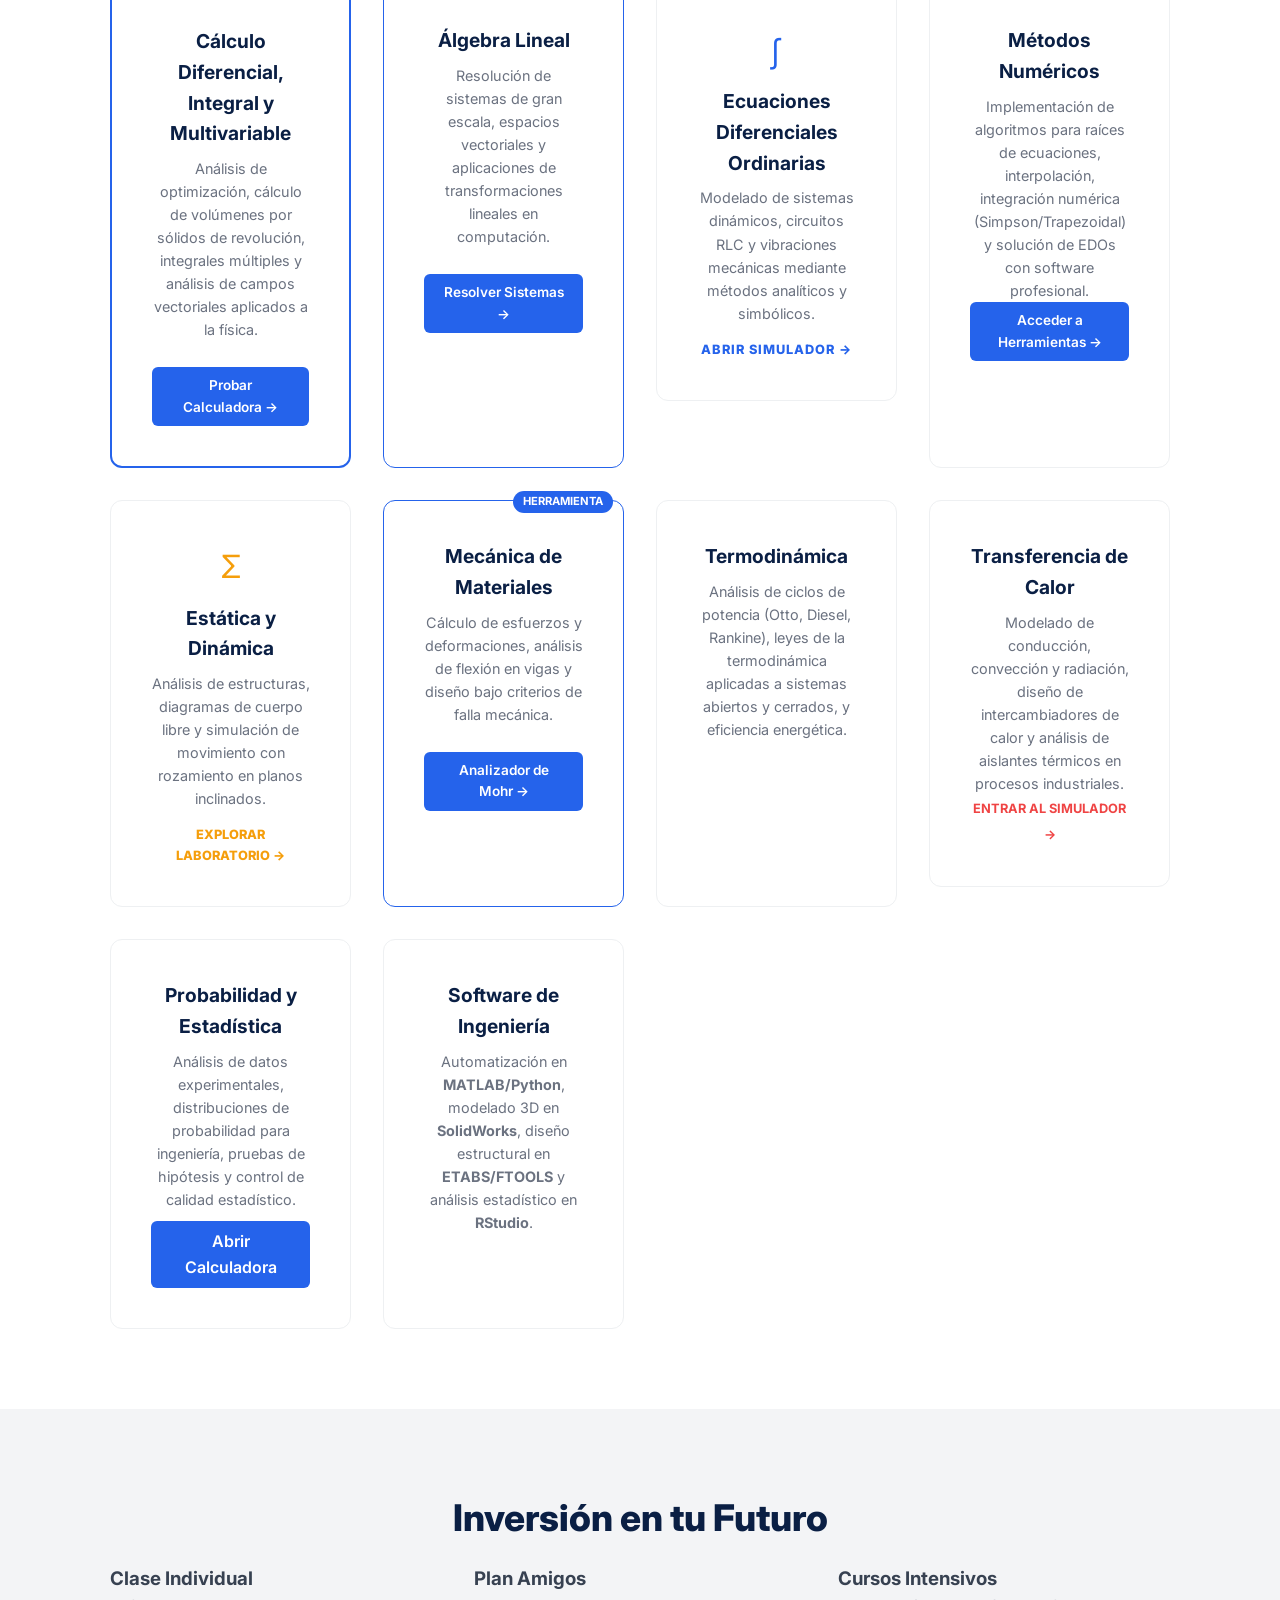
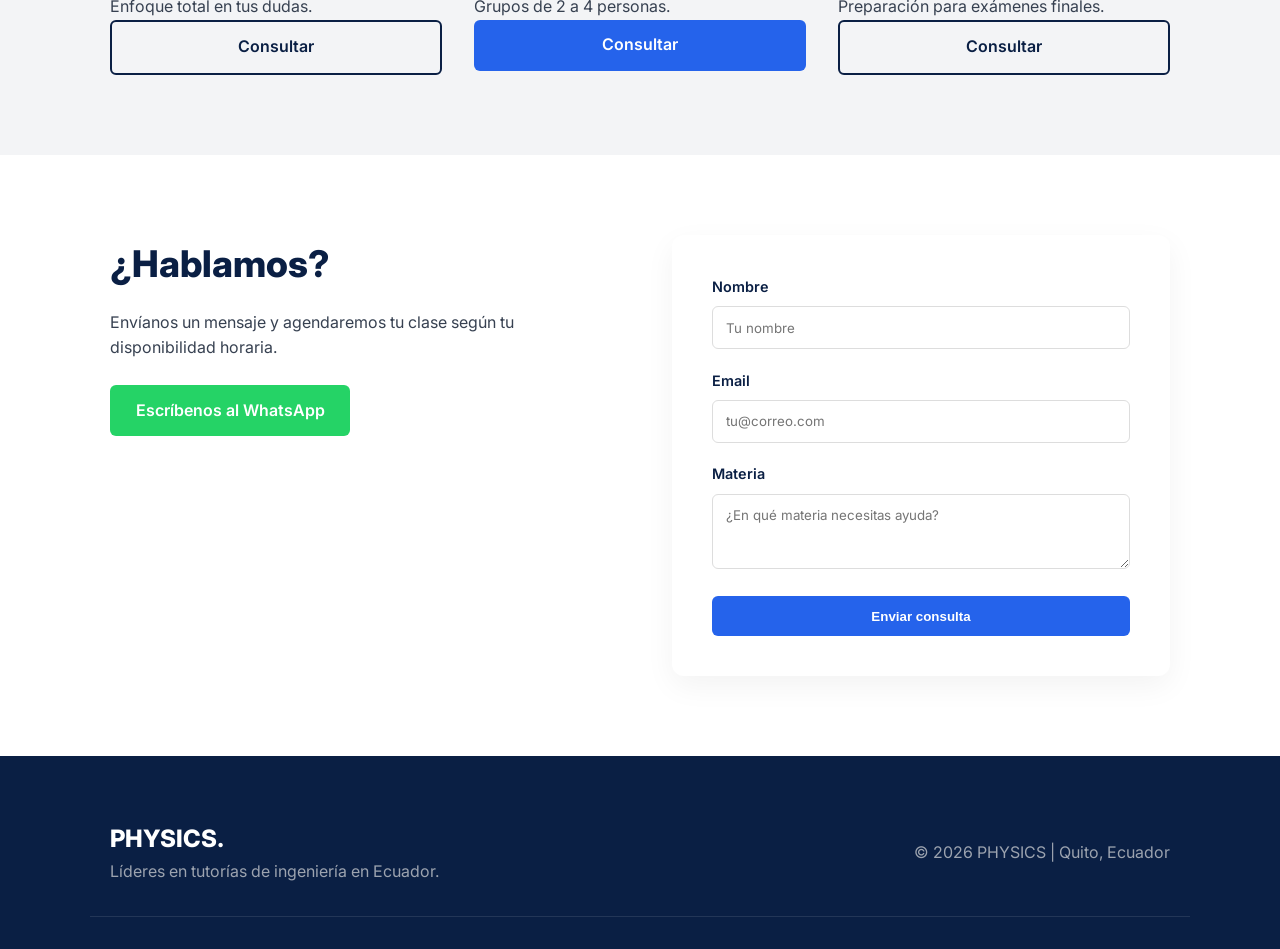
==== commit 97d5b38b: "Update index.html" ====
--- a/index.html
+++ b/index.html
@@ -126,10 +126,13 @@
                 <p>Análisis de ciclos de potencia (Otto, Diesel, Rankine), leyes de la termodinámica aplicadas a sistemas abiertos y cerrados, y eficiencia energética.</p>
             </div>
 
-            <div class="course-card">
-                <h3>Transferencia de Calor</h3>
-                <p>Modelado de conducción, convección y radiación, diseño de intercambiadores de calor y análisis de aislantes térmicos en procesos industriales.</p>
-            </div>
+            <a href="conduccion.html" style="text-decoration: none; color: inherit;">
+    <div class="course-card" style="cursor: pointer; transition: transform 0.2s, border-color 0.2s;">
+        <h3>Transferencia de Calor</h3>
+        <p>Modelado de conducción, convección y radiación, diseño de intercambiadores de calor y análisis de aislantes térmicos en procesos industriales.</p>
+        <span style="color: #ef4444; font-weight: bold; font-size: 0.8rem;">ENTRAR AL SIMULADOR →</span>
+    </div>
+</a>
 
 
             <div class="course-card">
@@ -221,3 +224,4 @@
 
 
 
+
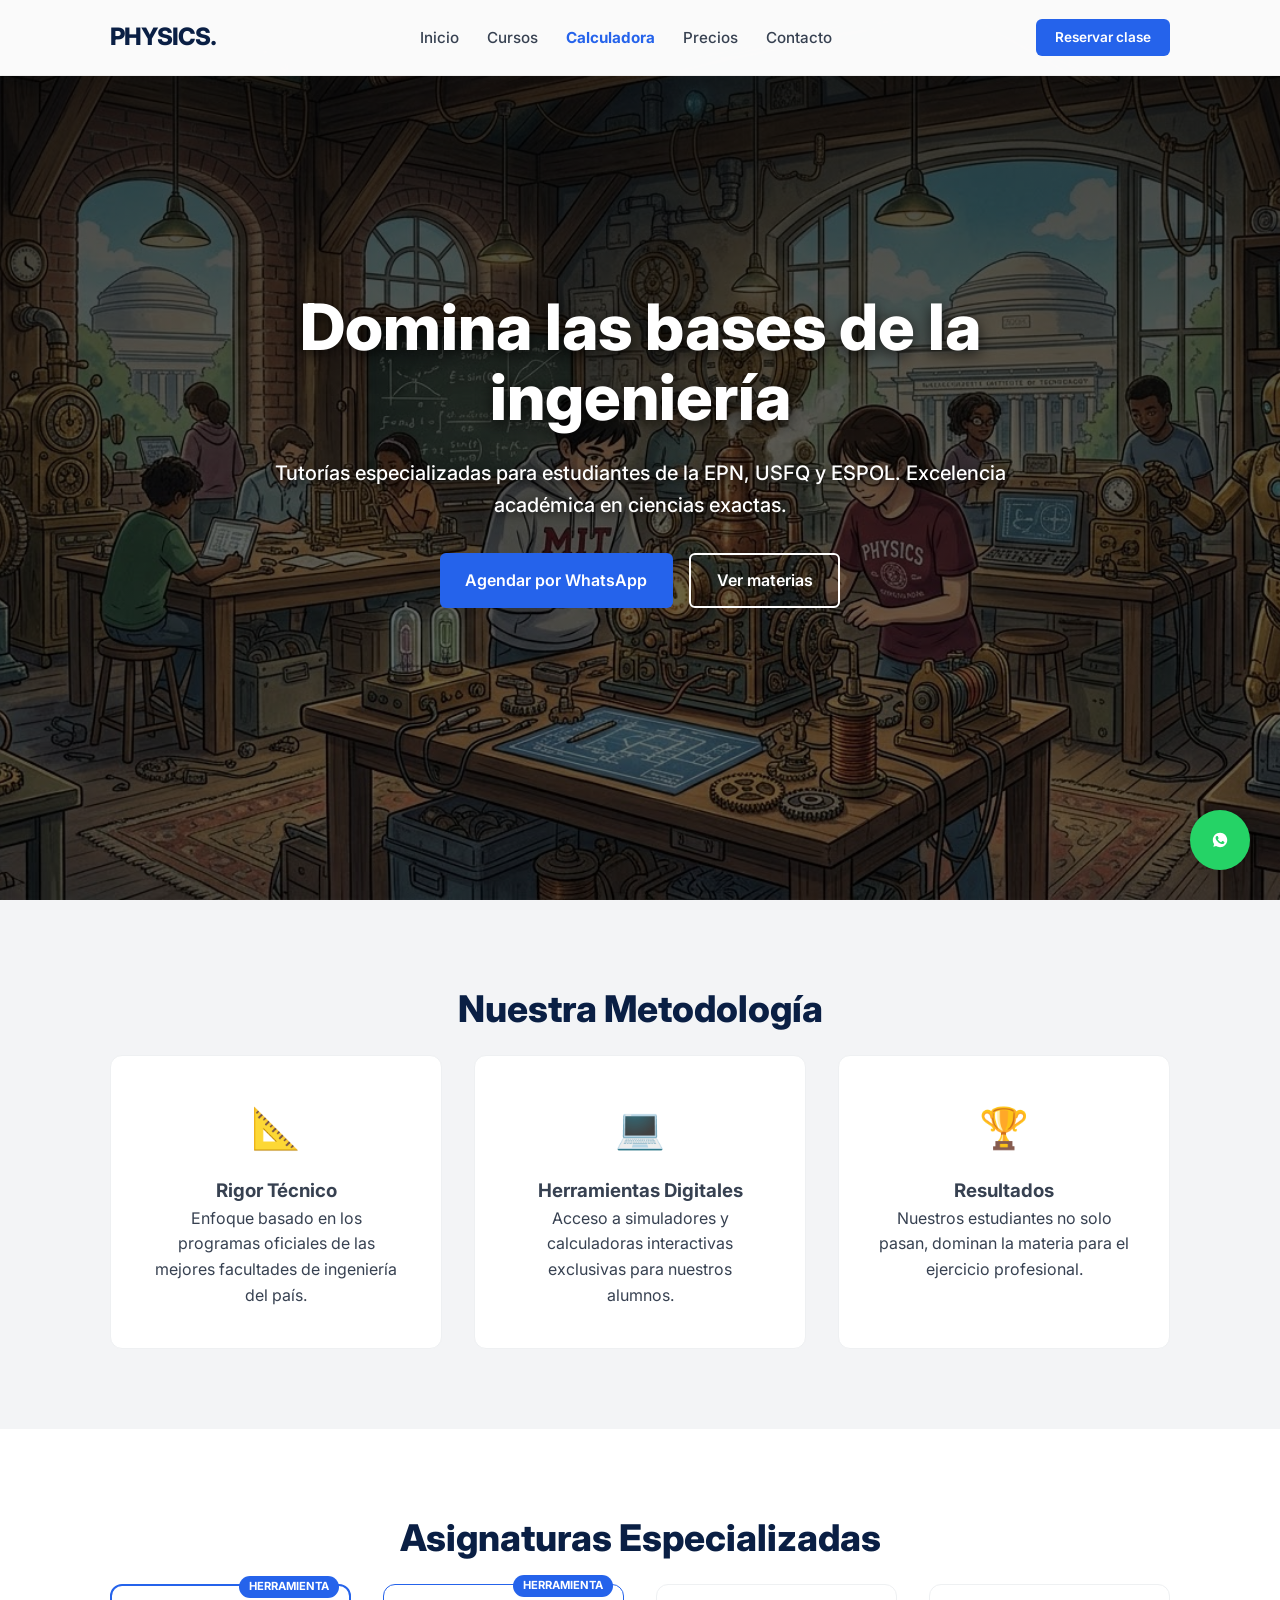
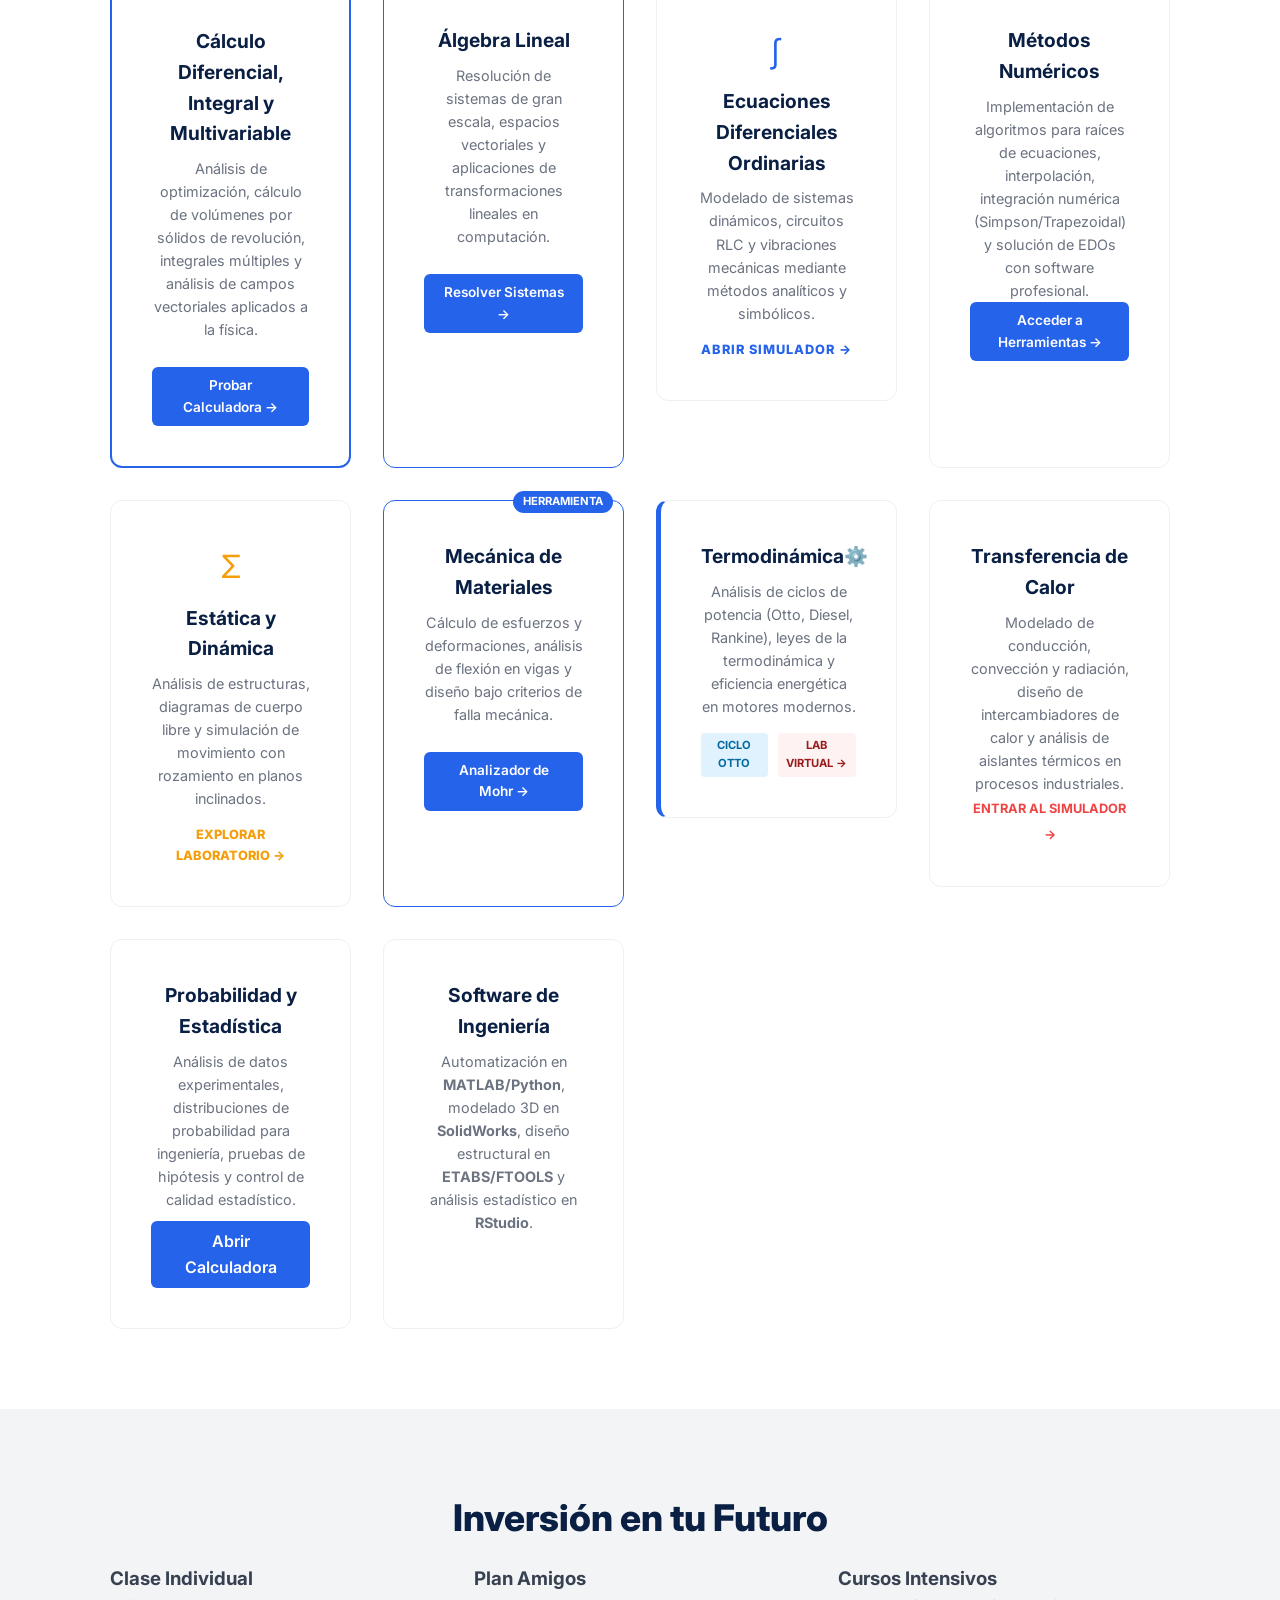
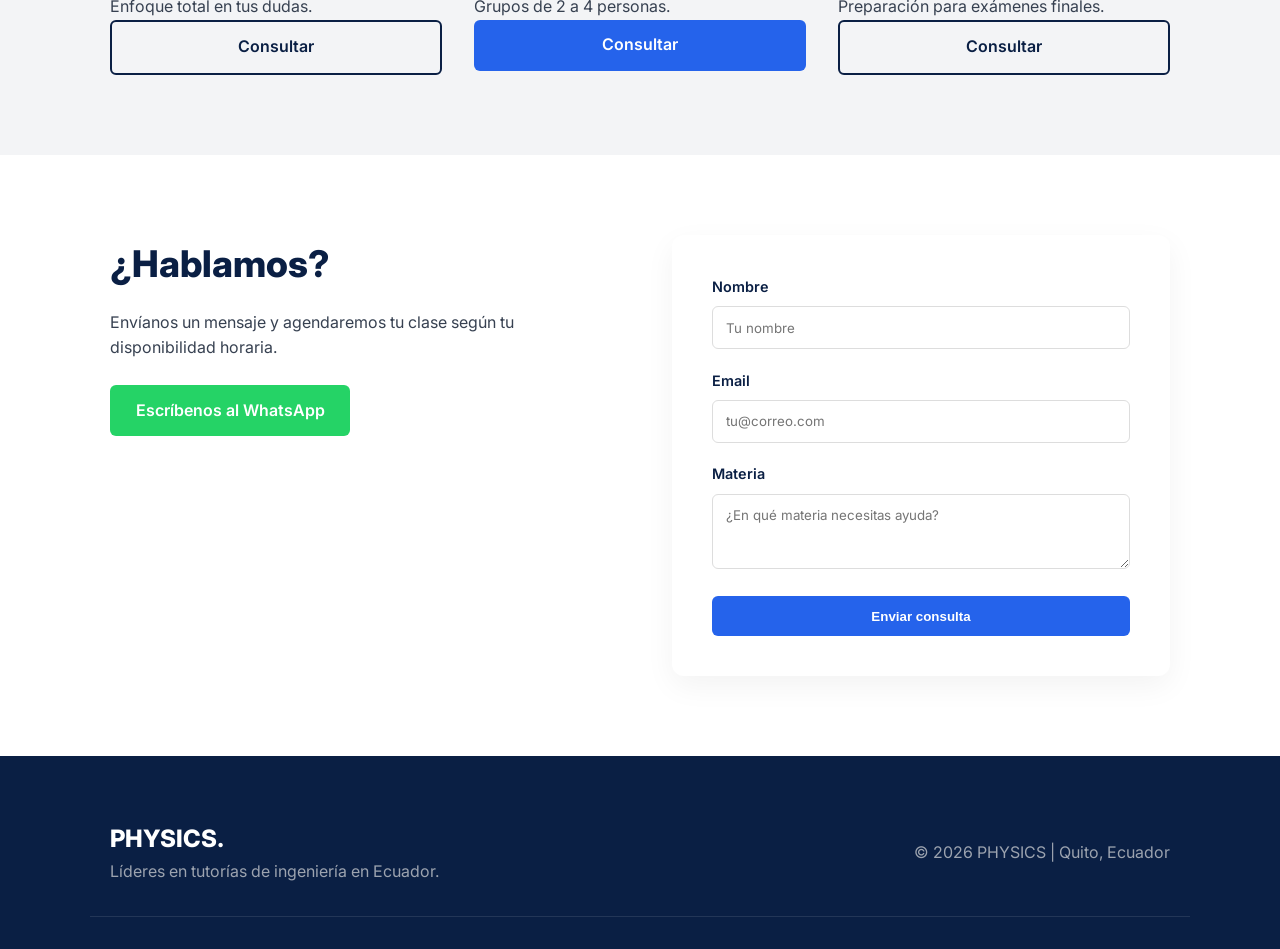
==== commit b72e04fa: "Update index.html" ====
--- a/index.html
+++ b/index.html
@@ -121,10 +121,20 @@
     <a href="circulo-mohr.html" class="btn btn-primary btn-sm" style="width: 100%;">Analizador de Mohr &rarr;</a>
 </div>
 
-            <div class="course-card">
-                <h3>Termodinámica</h3>
-                <p>Análisis de ciclos de potencia (Otto, Diesel, Rankine), leyes de la termodinámica aplicadas a sistemas abiertos y cerrados, y eficiencia energética.</p>
-            </div>
+            <a href="otto.html" style="text-decoration: none; color: inherit;">
+    <div class="course-card" style="cursor: pointer; transition: all 0.3s ease; border-left: 5px solid #2563eb;">
+        <div style="display: flex; justify-content: space-between; align-items: start;">
+            <h3>Termodinámica</h3>
+            <span style="font-size: 1.2rem;">⚙️</span>
+        </div>
+        <p>Análisis de ciclos de potencia (Otto, Diesel, Rankine), leyes de la termodinámica y eficiencia energética en motores modernos.</p>
+        
+        <div style="margin-top: 15px; display: flex; align-items: center; gap: 10px;">
+            <span style="background: #e0f2fe; color: #0369a1; padding: 4px 8px; border-radius: 4px; font-size: 0.7rem; font-weight: bold;">CICLO OTTO</span>
+            <span style="background: #fef2f2; color: #991b1b; padding: 4px 8px; border-radius: 4px; font-size: 0.7rem; font-weight: bold;">LAB VIRTUAL →</span>
+        </div>
+    </div>
+</a>
 
             <a href="conduccion.html" style="text-decoration: none; color: inherit;">
     <div class="course-card" style="cursor: pointer; transition: transform 0.2s, border-color 0.2s;">
@@ -225,3 +235,4 @@
 
 
 
+
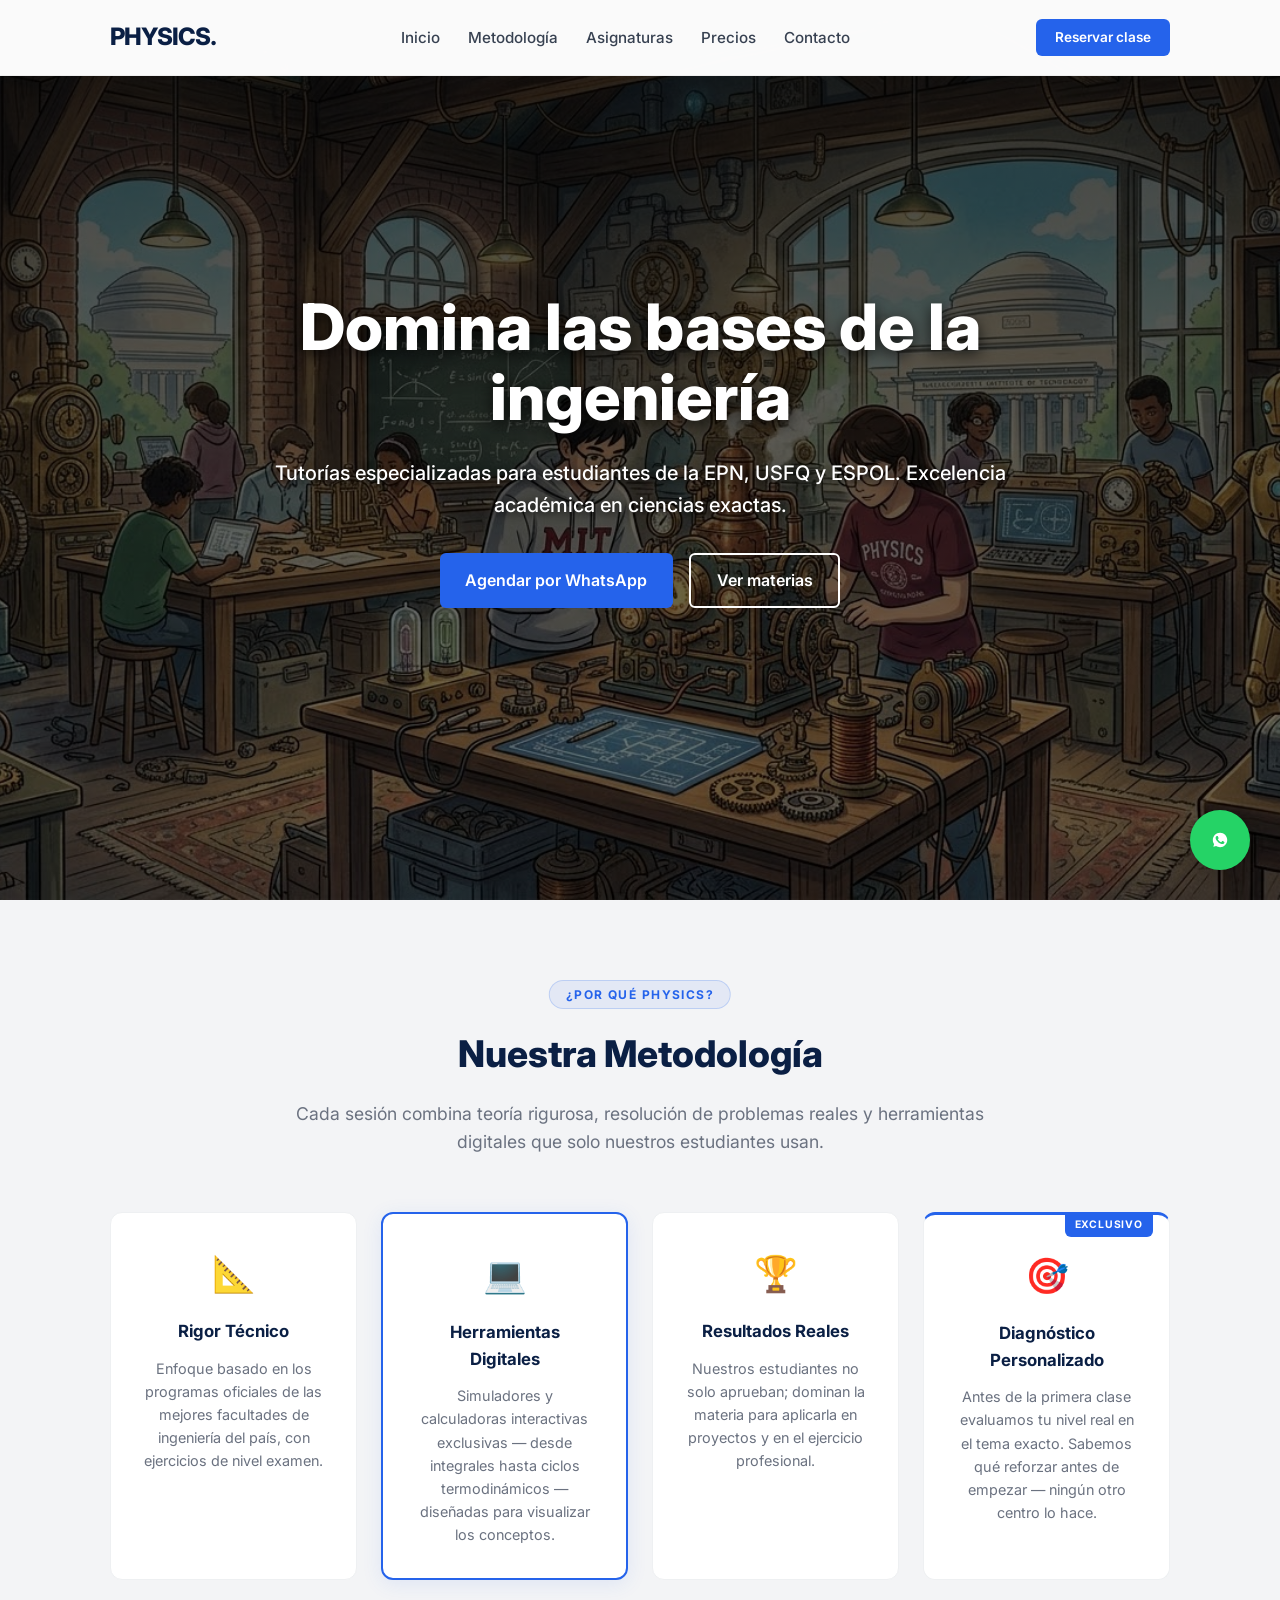
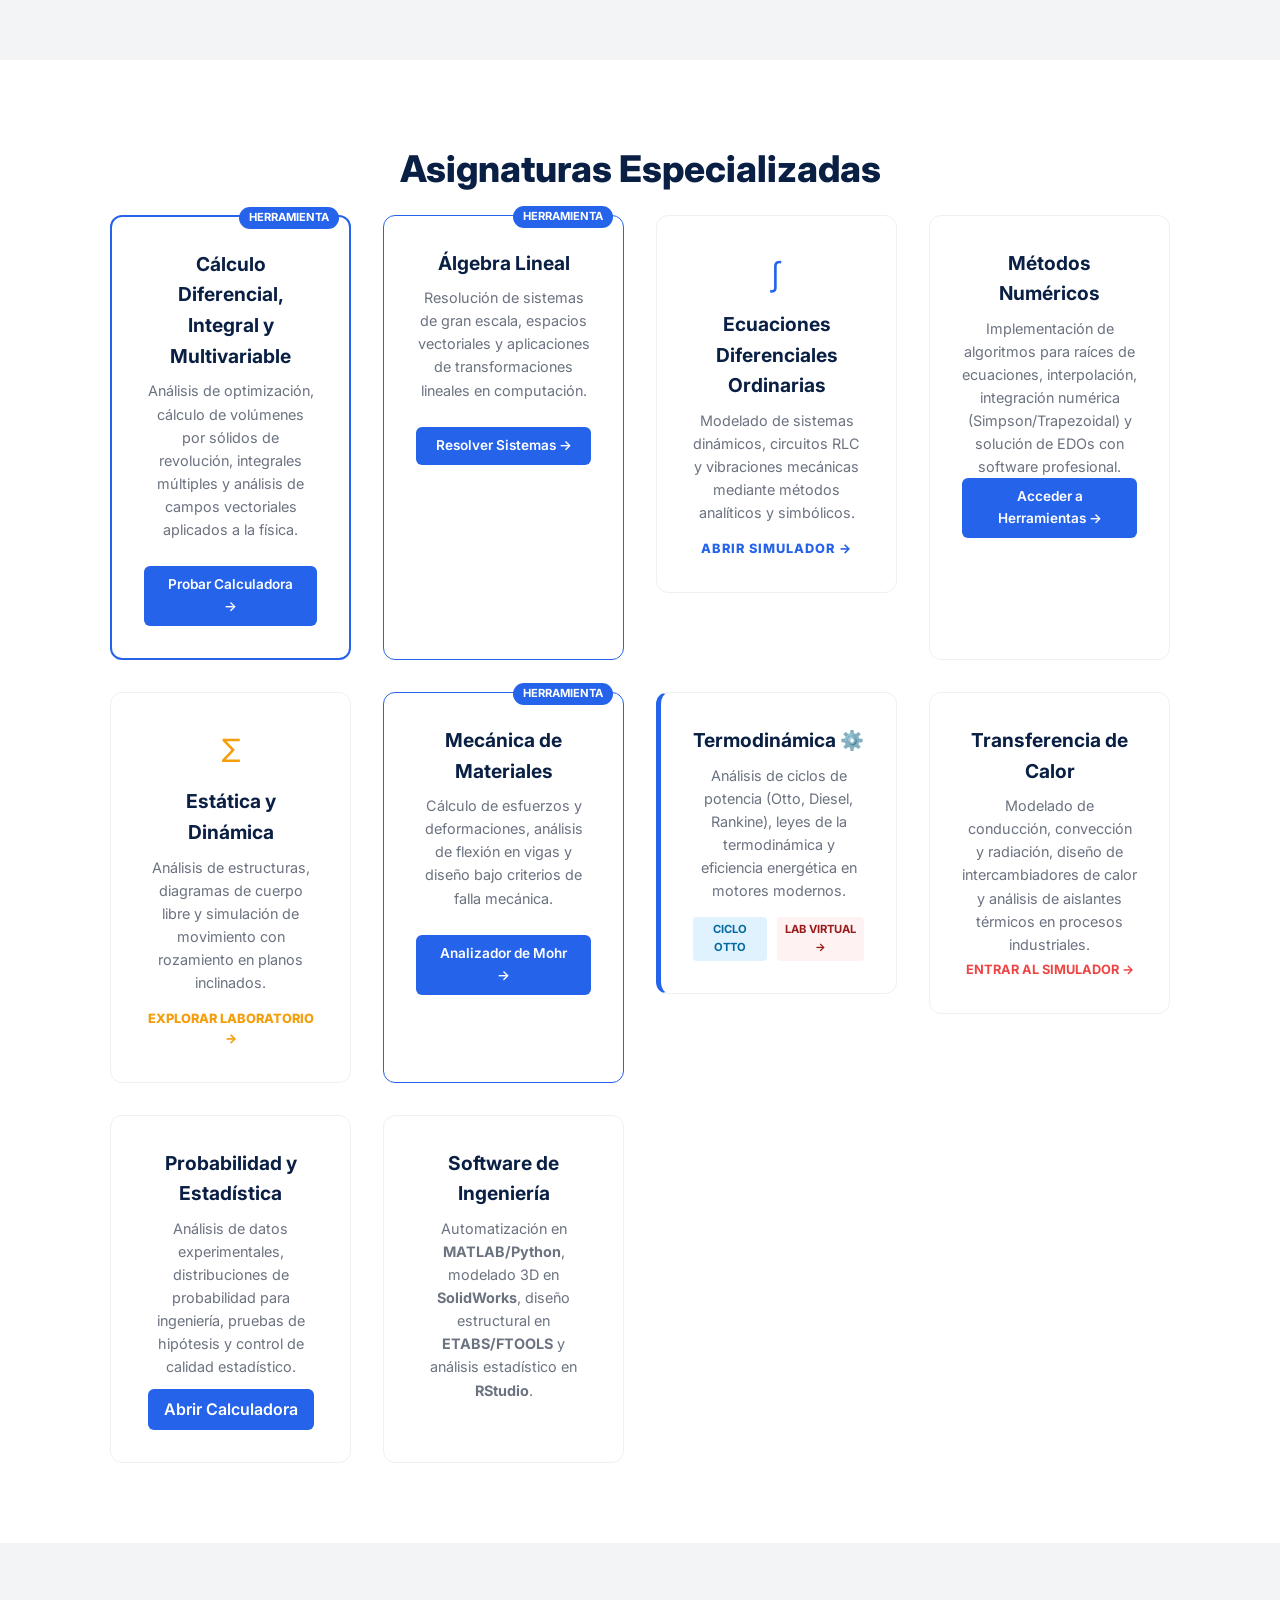
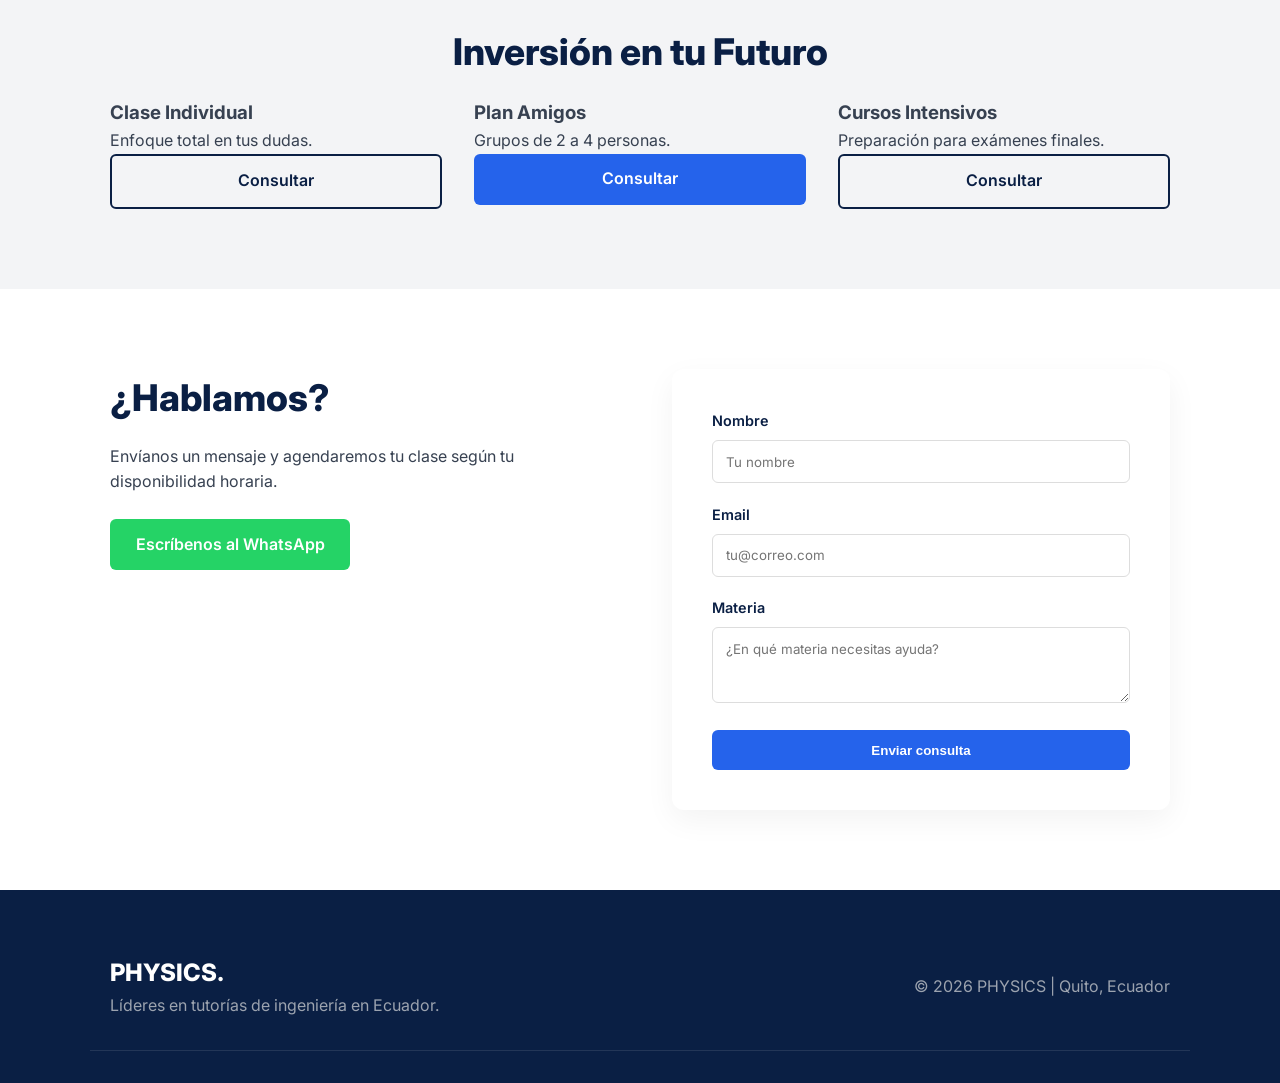
==== commit badb511c: "Add files via upload" ====
--- a/index.html
+++ b/index.html
@@ -1,238 +1,246 @@
-<!DOCTYPE html>
-<html lang="es">
-<head>
-    <meta charset="UTF-8">
-    <meta name="viewport" content="width=device-width, initial-scale=1.0">
-    <title>PHYSICS | Centro de Estudios de Ingeniería</title>
-    <link rel="stylesheet" href="style.css">
-    <link rel="preconnect" href="https://fonts.googleapis.com">
-    <link rel="preconnect" href="https://fonts.gstatic.com" crossorigin>
-    <link href="https://fonts.googleapis.com/css2?family=Inter:wght@400;500;600;700;800&display=swap" rel="stylesheet">
-</head>
-<body>
-
-    <a href="https://wa.me/593995324419?text=Hola%20PHYSICS,%20necesito%20ayuda%20con%20una%20materia%20de%20ingeniería." 
-       class="whatsapp-float" target="_blank" rel="noopener noreferrer">
-        <svg width="30" height="30" viewBox="0 0 24 24" fill="white"><path d="M12.031 6.172c-3.181 0-5.767 2.586-5.768 5.766-.001 1.298.38 2.27 1.019 3.287l-.582 2.128 2.182-.573c.978.58 1.911.928 3.145.929 3.178 0 5.767-2.587 5.768-5.766 0-3.18-2.587-5.771-5.764-5.771zm3.392 8.244c-.144.405-.837.774-1.17.824-.299.045-.677.063-1.092-.069-.252-.08-.575-.187-.988-.365-1.739-.751-2.874-2.502-2.961-2.617-.087-.116-.708-.94-.708-1.793s.448-1.273.607-1.446c.159-.173.346-.217.462-.217s.231.001.332.005c.109.004.253-.041.397.301.145.344.491 1.201.534 1.287.043.087.072.188.014.304-.058.116-.087.188-.173.289l-.26.304c-.087.101-.177.211-.077.383.101.173.449.741.964 1.201.662.591 1.221.774 1.394.86.173.088.274.072.376-.043.101-.116.433-.506.548-.68.116-.173.231-.145.39-.087s1.011.477 1.184.564.289.13.332.202c.045.072.045.419-.1.824z"/></svg>
-    </a>
-
-    <header class="header">
-        <div class="container header-container">
-            <a href="#" class="logo">PHYSICS.</a>
-            <nav class="nav-menu">
-                <a href="#inicio">Inicio</a>
-                <a href="#cursos">Cursos</a>
-                <a href="calculadora.html" style="color: var(--electric-blue); font-weight: 700;">Calculadora</a>
-                <a href="#precios">Precios</a>
-                <a href="#contacto">Contacto</a>
-            </nav>
-            <a href="https://wa.me/593995324419" target="_blank" class="btn btn-primary btn-sm">Reservar clase</a>
-        </div>
-    </header>
-
-    <section id="inicio" class="hero">
-        <div class="hero-overlay"></div>
-        <div class="container hero-content">
-            <h1 class="fade-in-up">Domina las bases de la ingeniería</h1>
-            <p class="fade-in-up delay-1">Tutorías especializadas para estudiantes de la EPN, USFQ y ESPOL. Excelencia académica en ciencias exactas.</p>
-            <div class="hero-buttons fade-in-up delay-2">
-                <a href="https://wa.me/593995324419" target="_blank" class="btn btn-primary">Agendar por WhatsApp</a>
-                <a href="#cursos" class="btn btn-outline">Ver materias</a>
-            </div>
-        </div>
-    </section>
-
-    <section class="section bg-light">
-        <div class="container">
-            <h2 class="section-title">Nuestra Metodología</h2>
-            <div class="grid grid-3">
-                <div class="feature-card">
-                    <div class="icon">📐</div>
-                    <h3>Rigor Técnico</h3>
-                    <p>Enfoque basado en los programas oficiales de las mejores facultades de ingeniería del país.</p>
-                </div>
-                <div class="feature-card">
-                    <div class="icon">💻</div>
-                    <h3>Herramientas Digitales</h3>
-                    <p>Acceso a simuladores y calculadoras interactivas exclusivas para nuestros alumnos.</p>
-                </div>
-                <div class="feature-card">
-                    <div class="icon">🏆</div>
-                    <h3>Resultados</h3>
-                    <p>Nuestros estudiantes no solo pasan, dominan la materia para el ejercicio profesional.</p>
-                </div>
-            </div>
-        </div>
-    </section>
-
-    <section id="cursos" class="section">
-        <div class="container">
-            <h2 class="section-title">Asignaturas Especializadas</h2>
-            <div class="grid grid-4">
-                <div class="course-card" style="border: 2px solid var(--electric-blue); position: relative;">
-                    <span style="position: absolute; top: -10px; right: 10px; background: var(--electric-blue); color: white; padding: 2px 10px; border-radius: 20px; font-size: 0.7rem; font-weight: bold;">HERRAMIENTA</span>
-                    <h3>Cálculo Diferencial, Integral y Multivariable</h3>
-                <p>Análisis de optimización, cálculo de volúmenes por sólidos de revolución, integrales múltiples y análisis de campos vectoriales aplicados a la física.</p>
-                <br>
-                <a href="calculadora.html" class="btn btn-primary btn-sm" style="width: 100%;">Probar Calculadora &rarr;</a>
-            </div>
-
-            <div class="course-card" style="border: 1px solid var(--electric-blue); position: relative;">
-    <span style="position: absolute; top: -10px; right: 10px; background: var(--electric-blue); color: white; padding: 2px 10px; border-radius: 20px; font-size: 0.7rem; font-weight: bold;">HERRAMIENTA</span>
-    <h3>Álgebra Lineal</h3>
-    <p>Resolución de sistemas de gran escala, espacios vectoriales y aplicaciones de transformaciones lineales en computación.</p>
-    <br>
-    <a href="algebra-lineal.html" class="btn btn-primary btn-sm" style="width: 100%;">Resolver Sistemas &rarr;</a>
-</div>
-
-           <a href="ecuaciones.html" style="text-decoration: none; color: inherit;">
-    <div class="course-card" style="cursor: pointer; transition: transform 0.3s ease, box-shadow 0.3s ease;">
-        <div style="font-size: 2rem; margin-bottom: 10px; color: #2563eb;">∫</div>
-        <h3>Ecuaciones Diferenciales Ordinarias</h3>
-        <p>Modelado de sistemas dinámicos, circuitos RLC y vibraciones mecánicas mediante métodos analíticos y simbólicos.</p>
-        <div style="margin-top: 15px; font-weight: 800; color: #2563eb; font-size: 0.8rem; text-transform: uppercase; letter-spacing: 1px;">
-            Abrir Simulador →
-        </div>
-    </div>
-</a>
-
-            <div class="course-card">
-                <h3>Métodos Numéricos</h3>
-                <p>Implementación de algoritmos para raíces de ecuaciones, interpolación, integración numérica (Simpson/Trapezoidal) y solución de EDOs con software profesional.</p>
-                <a href="metodos-numericos.html" class="btn btn-primary btn-sm" style="width: 100%;">Acceder a Herramientas &rarr;</a>
-            </div>
-
-           <a href="estatica.html" style="text-decoration: none; color: inherit;">
-    <div class="course-card">
-        <div style="font-size: 2rem; margin-bottom: 10px; color: #f59e0b;">Σ</div>
-        <h3>Estática y Dinámica</h3>
-        <p>Análisis de estructuras, diagramas de cuerpo libre y simulación de movimiento con rozamiento en planos inclinados.</p>
-        <div style="margin-top: 15px; font-weight: 800; color: #f59e0b; font-size: 0.8rem; text-transform: uppercase;">
-            EXPLORAR LABORATORIO →
-        </div>
-    </div>
-</a>
-
-          <div class="course-card" style="border: 1px solid var(--electric-blue); position: relative;">
-    <span style="position: absolute; top: -10px; right: 10px; background: var(--electric-blue); color: white; padding: 2px 10px; border-radius: 20px; font-size: 0.7rem; font-weight: bold;">HERRAMIENTA</span>
-    <h3>Mecánica de Materiales</h3>
-    <p>Cálculo de esfuerzos y deformaciones, análisis de flexión en vigas y diseño bajo criterios de falla mecánica.</p>
-    <br>
-    <a href="circulo-mohr.html" class="btn btn-primary btn-sm" style="width: 100%;">Analizador de Mohr &rarr;</a>
-</div>
-
-            <a href="otto.html" style="text-decoration: none; color: inherit;">
-    <div class="course-card" style="cursor: pointer; transition: all 0.3s ease; border-left: 5px solid #2563eb;">
-        <div style="display: flex; justify-content: space-between; align-items: start;">
-            <h3>Termodinámica</h3>
-            <span style="font-size: 1.2rem;">⚙️</span>
-        </div>
-        <p>Análisis de ciclos de potencia (Otto, Diesel, Rankine), leyes de la termodinámica y eficiencia energética en motores modernos.</p>
-        
-        <div style="margin-top: 15px; display: flex; align-items: center; gap: 10px;">
-            <span style="background: #e0f2fe; color: #0369a1; padding: 4px 8px; border-radius: 4px; font-size: 0.7rem; font-weight: bold;">CICLO OTTO</span>
-            <span style="background: #fef2f2; color: #991b1b; padding: 4px 8px; border-radius: 4px; font-size: 0.7rem; font-weight: bold;">LAB VIRTUAL →</span>
-        </div>
-    </div>
-</a>
-
-            <a href="conduccion.html" style="text-decoration: none; color: inherit;">
-    <div class="course-card" style="cursor: pointer; transition: transform 0.2s, border-color 0.2s;">
-        <h3>Transferencia de Calor</h3>
-        <p>Modelado de conducción, convección y radiación, diseño de intercambiadores de calor y análisis de aislantes térmicos en procesos industriales.</p>
-        <span style="color: #ef4444; font-weight: bold; font-size: 0.8rem;">ENTRAR AL SIMULADOR →</span>
-    </div>
-</a>
-
-
-            <div class="course-card">
-    <h3>Probabilidad y Estadística</h3>
-    <p>Análisis de datos experimentales, distribuciones de probabilidad para ingeniería, pruebas de hipótesis y control de calidad estadístico.</p>
-    <a href="probabilidad.html" class="btn-primary" style="display: inline-block; margin-top: 10px; padding: 8px 16px; background-color: #2563EB; color: white; border-radius: 6px; text-decoration: none; font-weight: 600;">
-        Abrir Calculadora
-    </a>
-</div>
-
-            <div class="course-card">
-                <h3>Software de Ingeniería</h3>
-                <p>Automatización en <b>MATLAB/Python</b>, modelado 3D en <b>SolidWorks</b>, diseño estructural en <b>ETABS/FTOOLS</b> y análisis estadístico en <b>RStudio</b>.</p>
-            </div>
-        </div>
-    </div>
-    </section>
-
-    <section id="precios" class="section bg-light">
-        <div class="container">
-            <h2 class="section-title">Inversión en tu Futuro</h2>
-            <div class="grid grid-3">
-                <div class="pricing-card">
-                    <h3>Clase Individual</h3>
-                    <p>Enfoque total en tus dudas.</p>
-                    <a href="https://wa.me/593995324419?text=Hola,%20quisiera%20consultar%20el%20precio%20de%20una%20clase%20individual." class="btn btn-outline btn-block" style="color:var(--dark-blue); border-color:var(--dark-blue);">Consultar</a>
-                </div>
-                <div class="pricing-card featured">
-                    <h3>Plan Amigos</h3>
-                    <p>Grupos de 2 a 4 personas.</p>
-                    <a href="https://wa.me/593995324419?text=Hola,%20quisiera%20consultar%20precios%20para%20un%20grupo." class="btn btn-primary btn-block">Consultar</a>
-                </div>
-                <div class="pricing-card">
-                    <h3>Cursos Intensivos</h3>
-                    <p>Preparación para exámenes finales.</p>
-                    <a href="https://wa.me/593995324419?text=Hola,%20necesito%20un%20curso%20intensivo%20para%20un%20examen." class="btn btn-outline btn-block" style="color:var(--dark-blue); border-color:var(--dark-blue);">Consultar</a>
-                </div>
-            </div>
-        </div>
-    </section>
-
-    <section id="contacto" class="section">
-        <div class="container contact-container">
-            <div class="contact-info">
-                <h2 class="section-title" style="text-align: left;">¿Hablamos?</h2>
-                <p>Envíanos un mensaje y agendaremos tu clase según tu disponibilidad horaria.</p>
-                <a href="https://wa.me/593995324419" target="_blank" class="btn btn-whatsapp">
-                    Escríbenos al WhatsApp
-                </a>
-            </div>
-            
-            <form class="contact-form" action="https://formspree.io/f/mvzwovbo" method="POST">
-                <div class="form-group">
-                    <label>Nombre</label>
-                    <input type="text" name="name" placeholder="Tu nombre" required>
-                </div>
-                <div class="form-group">
-                    <label>Email</label>
-                    <input type="email" name="email" placeholder="tu@correo.com" required>
-                </div>
-                <div class="form-group">
-                    <label>Materia</label>
-                    <textarea name="message" rows="3" placeholder="¿En qué materia necesitas ayuda?" required></textarea>
-                </div>
-                <input type="text" name="_gotcha" style="display:none">
-                <button type="submit" class="btn btn-primary btn-block">Enviar consulta</button>
-            </form>
-        </div>
-    </section>
-
-    <footer class="footer">
-        <div class="container footer-grid">
-            <div class="footer-brand"><h2>PHYSICS.</h2><p>Líderes en tutorías de ingeniería en Ecuador.</p></div>
-            <div class="footer-links">
-                <p>&copy; 2026 PHYSICS | Quito, Ecuador</p>
-            </div>
-        </div>
-    </footer>
-
-</body>
-
-</html>
-
-
-
-
-
-
-
-
-
-
-
+<!DOCTYPE html>
+<html lang="es">
+<head>
+    <meta charset="UTF-8">
+    <meta name="viewport" content="width=device-width, initial-scale=1.0">
+    <title>PHYSICS | Centro de Estudios de Ingeniería</title>
+    <link rel="stylesheet" href="style.css">
+    <link rel="preconnect" href="https://fonts.googleapis.com">
+    <link rel="preconnect" href="https://fonts.gstatic.com" crossorigin>
+    <link href="https://fonts.googleapis.com/css2?family=Inter:wght@400;500;600;700;800&display=swap" rel="stylesheet">
+</head>
+<body>
+
+    <a href="https://wa.me/593995324419?text=Hola%20PHYSICS,%20necesito%20ayuda%20con%20una%20materia%20de%20ingeniería." 
+       class="whatsapp-float" target="_blank" rel="noopener noreferrer">
+        <svg width="30" height="30" viewBox="0 0 24 24" fill="white"><path d="M12.031 6.172c-3.181 0-5.767 2.586-5.768 5.766-.001 1.298.38 2.27 1.019 3.287l-.582 2.128 2.182-.573c.978.58 1.911.928 3.145.929 3.178 0 5.767-2.587 5.768-5.766 0-3.18-2.587-5.771-5.764-5.771zm3.392 8.244c-.144.405-.837.774-1.17.824-.299.045-.677.063-1.092-.069-.252-.08-.575-.187-.988-.365-1.739-.751-2.874-2.502-2.961-2.617-.087-.116-.708-.94-.708-1.793s.448-1.273.607-1.446c.159-.173.346-.217.462-.217s.231.001.332.005c.109.004.253-.041.397.301.145.344.491 1.201.534 1.287.043.087.072.188.014.304-.058.116-.087.188-.173.289l-.26.304c-.087.101-.177.211-.077.383.101.173.449.741.964 1.201.662.591 1.221.774 1.394.86.173.088.274.072.376-.043.101-.116.433-.506.548-.68.116-.173.231-.145.39-.087s1.011.477 1.184.564.289.13.332.202c.045.072.045.419-.1.824z"/></svg>
+    </a>
+
+    <header class="header">
+        <div class="container header-container">
+            <a href="#" class="logo">PHYSICS.</a>
+            <nav class="nav-menu">
+                <a href="#inicio">Inicio</a>
+                <a href="#metodologia">Metodología</a>
+                <a href="#cursos">Asignaturas</a>
+                <a href="#precios">Precios</a>
+                <a href="#contacto">Contacto</a>
+            </nav>
+            <a href="https://wa.me/593995324419" target="_blank" class="btn btn-primary btn-sm">Reservar clase</a>
+        </div>
+    </header>
+
+    <section id="inicio" class="hero">
+        <div class="hero-overlay"></div>
+        <div class="container hero-content">
+            <h1 class="fade-in-up">Domina las bases de la ingeniería</h1>
+            <p class="fade-in-up delay-1">Tutorías especializadas para estudiantes de la EPN, USFQ y ESPOL. Excelencia académica en ciencias exactas.</p>
+            <div class="hero-buttons fade-in-up delay-2">
+                <a href="https://wa.me/593995324419" target="_blank" class="btn btn-primary">Agendar por WhatsApp</a>
+                <a href="#cursos" class="btn btn-outline">Ver materias</a>
+            </div>
+        </div>
+    </section>
+
+    <section id="metodologia" class="section bg-light">
+        <div class="container">
+            <div class="section-label">¿POR QUÉ PHYSICS?</div>
+            <h2 class="section-title">Nuestra Metodología</h2>
+            <p class="section-subtitle">Cada sesión combina teoría rigurosa, resolución de problemas reales y herramientas digitales que solo nuestros estudiantes usan.</p>
+            <div class="grid metodologia-grid">
+                <div class="feature-card">
+                    <div class="icon">📐</div>
+                    <h3>Rigor Técnico</h3>
+                    <p>Enfoque basado en los programas oficiales de las mejores facultades de ingeniería del país, con ejercicios de nivel examen.</p>
+                </div>
+                <div class="feature-card featured-card">
+                    <div class="icon">💻</div>
+                    <h3>Herramientas Digitales</h3>
+                    <p>Simuladores y calculadoras interactivas exclusivas — desde integrales hasta ciclos termodinámicos — diseñadas para visualizar los conceptos.</p>
+                </div>
+                <div class="feature-card">
+                    <div class="icon">🏆</div>
+                    <h3>Resultados Reales</h3>
+                    <p>Nuestros estudiantes no solo aprueban; dominan la materia para aplicarla en proyectos y en el ejercicio profesional.</p>
+                </div>
+                <div class="feature-card exclusivo-card">
+                    <span class="exclusivo-badge">EXCLUSIVO</span>
+                    <div class="icon">🎯</div>
+                    <h3>Diagnóstico Personalizado</h3>
+                    <p>Antes de la primera clase evaluamos tu nivel real en el tema exacto. Sabemos qué reforzar antes de empezar — ningún otro centro lo hace.</p>
+                </div>
+            </div>
+        </div>
+    </section>
+
+    <section id="cursos" class="section">
+        <div class="container">
+            <h2 class="section-title">Asignaturas Especializadas</h2>
+            <div class="grid grid-4">
+                <div class="course-card" style="border: 2px solid var(--electric-blue); position: relative;">
+                    <span style="position: absolute; top: -10px; right: 10px; background: var(--electric-blue); color: white; padding: 2px 10px; border-radius: 20px; font-size: 0.7rem; font-weight: bold;">HERRAMIENTA</span>
+                    <h3>Cálculo Diferencial, Integral y Multivariable</h3>
+                <p>Análisis de optimización, cálculo de volúmenes por sólidos de revolución, integrales múltiples y análisis de campos vectoriales aplicados a la física.</p>
+                <br>
+                <a href="calculadora.html" class="btn btn-primary btn-sm" style="width: 100%;">Probar Calculadora &rarr;</a>
+            </div>
+
+            <div class="course-card" style="border: 1px solid var(--electric-blue); position: relative;">
+    <span style="position: absolute; top: -10px; right: 10px; background: var(--electric-blue); color: white; padding: 2px 10px; border-radius: 20px; font-size: 0.7rem; font-weight: bold;">HERRAMIENTA</span>
+    <h3>Álgebra Lineal</h3>
+    <p>Resolución de sistemas de gran escala, espacios vectoriales y aplicaciones de transformaciones lineales en computación.</p>
+    <br>
+    <a href="algebra-lineal.html" class="btn btn-primary btn-sm" style="width: 100%;">Resolver Sistemas &rarr;</a>
+</div>
+
+           <a href="ecuaciones.html" style="text-decoration: none; color: inherit;">
+    <div class="course-card" style="cursor: pointer; transition: transform 0.3s ease, box-shadow 0.3s ease;">
+        <div style="font-size: 2rem; margin-bottom: 10px; color: #2563eb;">∫</div>
+        <h3>Ecuaciones Diferenciales Ordinarias</h3>
+        <p>Modelado de sistemas dinámicos, circuitos RLC y vibraciones mecánicas mediante métodos analíticos y simbólicos.</p>
+        <div style="margin-top: 15px; font-weight: 800; color: #2563eb; font-size: 0.8rem; text-transform: uppercase; letter-spacing: 1px;">
+            Abrir Simulador →
+        </div>
+    </div>
+</a>
+
+            <div class="course-card">
+                <h3>Métodos Numéricos</h3>
+                <p>Implementación de algoritmos para raíces de ecuaciones, interpolación, integración numérica (Simpson/Trapezoidal) y solución de EDOs con software profesional.</p>
+                <a href="metodos-numericos.html" class="btn btn-primary btn-sm" style="width: 100%;">Acceder a Herramientas &rarr;</a>
+            </div>
+
+           <a href="estatica.html" style="text-decoration: none; color: inherit;">
+    <div class="course-card">
+        <div style="font-size: 2rem; margin-bottom: 10px; color: #f59e0b;">Σ</div>
+        <h3>Estática y Dinámica</h3>
+        <p>Análisis de estructuras, diagramas de cuerpo libre y simulación de movimiento con rozamiento en planos inclinados.</p>
+        <div style="margin-top: 15px; font-weight: 800; color: #f59e0b; font-size: 0.8rem; text-transform: uppercase;">
+            EXPLORAR LABORATORIO →
+        </div>
+    </div>
+</a>
+
+          <div class="course-card" style="border: 1px solid var(--electric-blue); position: relative;">
+    <span style="position: absolute; top: -10px; right: 10px; background: var(--electric-blue); color: white; padding: 2px 10px; border-radius: 20px; font-size: 0.7rem; font-weight: bold;">HERRAMIENTA</span>
+    <h3>Mecánica de Materiales</h3>
+    <p>Cálculo de esfuerzos y deformaciones, análisis de flexión en vigas y diseño bajo criterios de falla mecánica.</p>
+    <br>
+    <a href="circulo-mohr.html" class="btn btn-primary btn-sm" style="width: 100%;">Analizador de Mohr &rarr;</a>
+</div>
+
+            <a href="otto.html" style="text-decoration: none; color: inherit;">
+    <div class="course-card" style="cursor: pointer; transition: all 0.3s ease; border-left: 5px solid #2563eb;">
+        <div style="display: flex; justify-content: space-between; align-items: start;">
+            <h3>Termodinámica</h3>
+            <span style="font-size: 1.2rem;">⚙️</span>
+        </div>
+        <p>Análisis de ciclos de potencia (Otto, Diesel, Rankine), leyes de la termodinámica y eficiencia energética en motores modernos.</p>
+        
+        <div style="margin-top: 15px; display: flex; align-items: center; gap: 10px;">
+            <span style="background: #e0f2fe; color: #0369a1; padding: 4px 8px; border-radius: 4px; font-size: 0.7rem; font-weight: bold;">CICLO OTTO</span>
+            <span style="background: #fef2f2; color: #991b1b; padding: 4px 8px; border-radius: 4px; font-size: 0.7rem; font-weight: bold;">LAB VIRTUAL →</span>
+        </div>
+    </div>
+</a>
+
+            <a href="conduccion.html" style="text-decoration: none; color: inherit;">
+    <div class="course-card" style="cursor: pointer; transition: transform 0.2s, border-color 0.2s;">
+        <h3>Transferencia de Calor</h3>
+        <p>Modelado de conducción, convección y radiación, diseño de intercambiadores de calor y análisis de aislantes térmicos en procesos industriales.</p>
+        <span style="color: #ef4444; font-weight: bold; font-size: 0.8rem;">ENTRAR AL SIMULADOR →</span>
+    </div>
+</a>
+
+
+            <div class="course-card">
+    <h3>Probabilidad y Estadística</h3>
+    <p>Análisis de datos experimentales, distribuciones de probabilidad para ingeniería, pruebas de hipótesis y control de calidad estadístico.</p>
+    <a href="probabilidad.html" class="btn-primary" style="display: inline-block; margin-top: 10px; padding: 8px 16px; background-color: #2563EB; color: white; border-radius: 6px; text-decoration: none; font-weight: 600;">
+        Abrir Calculadora
+    </a>
+</div>
+
+            <div class="course-card">
+                <h3>Software de Ingeniería</h3>
+                <p>Automatización en <b>MATLAB/Python</b>, modelado 3D en <b>SolidWorks</b>, diseño estructural en <b>ETABS/FTOOLS</b> y análisis estadístico en <b>RStudio</b>.</p>
+            </div>
+        </div>
+    </div>
+    </section>
+
+    <section id="precios" class="section bg-light">
+        <div class="container">
+            <h2 class="section-title">Inversión en tu Futuro</h2>
+            <div class="grid grid-3">
+                <div class="pricing-card">
+                    <h3>Clase Individual</h3>
+                    <p>Enfoque total en tus dudas.</p>
+                    <a href="https://wa.me/593995324419?text=Hola,%20quisiera%20consultar%20el%20precio%20de%20una%20clase%20individual." class="btn btn-outline btn-block" style="color:var(--dark-blue); border-color:var(--dark-blue);">Consultar</a>
+                </div>
+                <div class="pricing-card featured">
+                    <h3>Plan Amigos</h3>
+                    <p>Grupos de 2 a 4 personas.</p>
+                    <a href="https://wa.me/593995324419?text=Hola,%20quisiera%20consultar%20precios%20para%20un%20grupo." class="btn btn-primary btn-block">Consultar</a>
+                </div>
+                <div class="pricing-card">
+                    <h3>Cursos Intensivos</h3>
+                    <p>Preparación para exámenes finales.</p>
+                    <a href="https://wa.me/593995324419?text=Hola,%20necesito%20un%20curso%20intensivo%20para%20un%20examen." class="btn btn-outline btn-block" style="color:var(--dark-blue); border-color:var(--dark-blue);">Consultar</a>
+                </div>
+            </div>
+        </div>
+    </section>
+
+    <section id="contacto" class="section">
+        <div class="container contact-container">
+            <div class="contact-info">
+                <h2 class="section-title" style="text-align: left;">¿Hablamos?</h2>
+                <p>Envíanos un mensaje y agendaremos tu clase según tu disponibilidad horaria.</p>
+                <a href="https://wa.me/593995324419" target="_blank" class="btn btn-whatsapp">
+                    Escríbenos al WhatsApp
+                </a>
+            </div>
+            
+            <form class="contact-form" action="https://formspree.io/f/mvzwovbo" method="POST">
+                <div class="form-group">
+                    <label>Nombre</label>
+                    <input type="text" name="name" placeholder="Tu nombre" required>
+                </div>
+                <div class="form-group">
+                    <label>Email</label>
+                    <input type="email" name="email" placeholder="tu@correo.com" required>
+                </div>
+                <div class="form-group">
+                    <label>Materia</label>
+                    <textarea name="message" rows="3" placeholder="¿En qué materia necesitas ayuda?" required></textarea>
+                </div>
+                <input type="text" name="_gotcha" style="display:none">
+                <button type="submit" class="btn btn-primary btn-block">Enviar consulta</button>
+            </form>
+        </div>
+    </section>
+
+    <footer class="footer">
+        <div class="container footer-grid">
+            <div class="footer-brand"><h2>PHYSICS.</h2><p>Líderes en tutorías de ingeniería en Ecuador.</p></div>
+            <div class="footer-links">
+                <p>&copy; 2026 PHYSICS | Quito, Ecuador</p>
+            </div>
+        </div>
+    </footer>
+
+</body>
+
+</html>
+
+
+
+
+
+
+
+
+
+
+
--- a/style.css
+++ b/style.css
@@ -1,139 +1,231 @@
-/* VARIABLES */
-:root {
-    --dark-blue: #0A1F44;
-    --electric-blue: #2563EB;
-    --white: #FFFFFF;
-    --light-gray: #F3F4F6;
-    --text-main: #374151;
-    --text-muted: #6B7280;
-    --transition: all 0.3s ease;
-    --whatsapp-green: #25D366;
-}
-
-/* RESET */
-* { margin: 0; padding: 0; box-sizing: border-box; }
-body { font-family: 'Inter', sans-serif; color: var(--text-main); line-height: 1.6; background-color: var(--white); }
-html { scroll-behavior: smooth; }
-
-/* LAYOUT */
-.container { max-width: 1100px; margin: 0 auto; padding: 0 20px; }
-.section { padding: 5rem 0; }
-.bg-light { background-color: var(--light-gray); }
-.grid { display: grid; gap: 2rem; }
-.grid-3 { grid-template-columns: repeat(auto-fit, minmax(300px, 1fr)); }
-.grid-4 { grid-template-columns: repeat(auto-fit, minmax(220px, 1fr)); }
-
-/* HEADER */
-.header { background: rgba(255,255,255,0.98); position: fixed; width: 100%; top: 0; z-index: 1000; border-bottom: 1px solid #eee; }
-.header-container { display: flex; justify-content: space-between; align-items: center; height: 75px; }
-.logo { font-weight: 800; font-size: 1.5rem; color: var(--dark-blue); text-decoration: none; letter-spacing: -1px; }
-.nav-menu a { margin: 0 12px; text-decoration: none; color: var(--text-main); font-weight: 500; font-size: 0.95rem; }
-.nav-menu a:hover { color: var(--electric-blue); }
-
-/* BOTONES */
-.btn { padding: 0.8rem 1.6rem; border-radius: 6px; font-weight: 600; text-decoration: none; display: inline-flex; align-items: center; justify-content: center; transition: var(--transition); border: none; cursor: pointer; }
-.btn-sm { padding: 0.5rem 1.2rem; font-size: 0.85rem; }
-.btn-primary { background: var(--electric-blue); color: var(--white); }
-.btn-primary:hover { transform: translateY(-2px); box-shadow: 0 5px 15px rgba(37,99,235,0.3); }
-.btn-outline { border: 2px solid var(--white); color: var(--white); }
-.btn-outline:hover { background: var(--white); color: var(--dark-blue); }
-.btn-block { width: 100%; }
-.btn-whatsapp { background: var(--whatsapp-green); color: var(--white); margin-top: 1.5rem; }
-.btn-whatsapp:hover { background: #128c7e; transform: scale(1.02); }
-
-/* WHATSAPP FLOAT */
-.whatsapp-float { position: fixed; width: 60px; height: 60px; bottom: 30px; right: 30px; background: var(--whatsapp-green); border-radius: 50%; display: flex; align-items: center; justify-content: center; z-index: 2000; box-shadow: 0 4px 15px rgba(0,0,0,0.15); transition: var(--transition); }
-.whatsapp-float:hover { transform: scale(1.1); }
-
-/* HERO - VERSIÓN OPTIMIZADA PARA LEGIBILIDAD Y ENCUADRE */
-.hero {
-    /* CAMBIO TÉCNICO 1: Filtro de contraste reforzado para que el texto blanco resalte */
-    background-image: linear-gradient(rgba(0, 0, 0, 0.75), rgba(0, 0, 0, 0.5)), url('PORTADA.jpg');
-    
-    /* CAMBIO TÉCNICO 2: 'contain' evita que la imagen se corte, asegurando que se vea completa */
-    background-size: cover; /* Mantenemos cover pero ajustamos la posición para no perder detalles */
-    background-position: center 20%; /* Sube un poco el foco de la imagen para mostrar más del taller */
-    
-    background-attachment: fixed;
-    height: 100vh;
-    display: flex;
-    align-items: center;
-    justify-content: center;
-    text-align: center;
-    padding: 0 20px;
-}
-
-.hero-content { 
-    max-width: 850px; 
-    margin: 0 auto; 
-    /* Añadimos un z-index para asegurar que el contenido esté siempre sobre el fondo */
-    position: relative; 
-    z-index: 2;
-}
-
-.hero h1 { 
-    font-size: clamp(2.5rem, 5vw, 4rem); 
-    font-weight: 800; 
-    line-height: 1.1; 
-    margin-bottom: 1.5rem;
-    color: #ffffff;
-    /* CAMBIO TÉCNICO 3: Sombra de texto para separar las letras del fondo detallado */
-    text-shadow: 0px 4px 15px rgba(0, 0, 0, 0.8);
-}
-
-.hero p { 
-    font-size: 1.25rem; 
-    margin-bottom: 2rem; 
-    /* Aumentamos la opacidad para que la información técnica sea nítida */
-    opacity: 1; 
-    color: #ffffff;
-    text-shadow: 0px 2px 8px rgba(0, 0, 0, 0.9);
-    font-weight: 500;
-}
-
-.hero-buttons { 
-    display: flex; 
-    justify-content: center; 
-    gap: 1rem; 
-}
-
-/* SECTIONS */
-.section-title { font-size: 2.3rem; color: var(--dark-blue); margin-bottom: 1rem; text-align: center; font-weight: 800; }
-.section-subtitle { text-align: center; max-width: 700px; margin: 0 auto 3.5rem; color: var(--text-muted); font-size: 1.1rem; }
-
-/* CARDS */
-.feature-card, .course-card { background: var(--white); padding: 2.5rem; border-radius: 12px; border: 1px solid #eef0f2; transition: var(--transition); text-align: center; }
-.feature-card:hover, .course-card:hover { border-color: var(--electric-blue); transform: translateY(-5px); box-shadow: 0 10px 25px rgba(0,0,0,0.05); }
-.icon { font-size: 2.5rem; margin-bottom: 1rem; display: block; }
-.course-card h3 { color: var(--dark-blue); margin-bottom: 0.5rem; font-size: 1.2rem; }
-.course-card p { font-size: 0.9rem; color: var(--text-muted); }
-
-/* FORMULARIO */
-.contact-container { display: grid; grid-template-columns: 1fr 1fr; gap: 4rem; align-items: start; }
-.contact-form { background: var(--white); padding: 2.5rem; border-radius: 12px; box-shadow: 0 10px 30px rgba(0,0,0,0.05); }
-.form-group { margin-bottom: 1.2rem; }
-.form-group label { display: block; font-weight: 600; margin-bottom: 0.5rem; font-size: 0.9rem; color: var(--dark-blue); }
-.form-group input, .form-group textarea { width: 100%; padding: 0.8rem; border: 1px solid #ddd; border-radius: 6px; font-family: inherit; transition: var(--transition); }
-.form-group input:focus, .form-group textarea:focus { outline: none; border-color: var(--electric-blue); }
-
-/* FOOTER */
-.footer { background: var(--dark-blue); color: #9ca3af; padding: 4rem 0 2rem; }
-.footer-grid { display: flex; justify-content: space-between; align-items: center; border-bottom: 1px solid rgba(255,255,255,0.1); padding-bottom: 2rem; }
-.footer-brand h2 { color: var(--white); font-weight: 800; }
-
-/* ANIMACIONES */
-@keyframes fadeInUp { from { opacity: 0; transform: translateY(25px); } to { opacity: 1; transform: translateY(0); } }
-.fade-in-up { animation: fadeInUp 0.8s ease forwards; }
-.delay-1 { animation-delay: 0.2s; opacity: 0; }
-.delay-2 { animation-delay: 0.4s; opacity: 0; }
-
-/* RESPONSIVE */
-@media (max-width: 900px) {
-    .contact-container { grid-template-columns: 1fr; gap: 2rem; }
-    .hero h1 { font-size: 2.5rem; }
-    .hero-buttons { flex-direction: column; }
-    .nav-menu { display: none; }
-
-}
-
-
+/* VARIABLES */
+:root {
+    --dark-blue: #0A1F44;
+    --electric-blue: #2563EB;
+    --white: #FFFFFF;
+    --light-gray: #F3F4F6;
+    --text-main: #374151;
+    --text-muted: #6B7280;
+    --transition: all 0.3s ease;
+    --whatsapp-green: #25D366;
+}
+
+/* RESET */
+* { margin: 0; padding: 0; box-sizing: border-box; }
+body { font-family: 'Inter', sans-serif; color: var(--text-main); line-height: 1.6; background-color: var(--white); }
+html { scroll-behavior: smooth; }
+
+/* LAYOUT */
+.container { max-width: 1100px; margin: 0 auto; padding: 0 20px; }
+.section { padding: 5rem 0; }
+.bg-light { background-color: var(--light-gray); }
+.grid { display: grid; gap: 2rem; }
+.grid-3 { grid-template-columns: repeat(auto-fit, minmax(300px, 1fr)); }
+.grid-4 { grid-template-columns: repeat(auto-fit, minmax(220px, 1fr)); }
+
+/* METODOLOGÍA: 4 columnas desktop → 2 tablet → 1 móvil */
+.metodologia-grid {
+    grid-template-columns: repeat(4, 1fr);
+    gap: 1.5rem;
+    align-items: stretch;
+}
+
+/* HEADER */
+.header { background: rgba(255,255,255,0.98); position: fixed; width: 100%; top: 0; z-index: 1000; border-bottom: 1px solid #eee; }
+.header-container { display: flex; justify-content: space-between; align-items: center; height: 75px; }
+.logo { font-weight: 800; font-size: 1.5rem; color: var(--dark-blue); text-decoration: none; letter-spacing: -1px; }
+.nav-menu a { margin: 0 12px; text-decoration: none; color: var(--text-main); font-weight: 500; font-size: 0.95rem; }
+.nav-menu a:hover { color: var(--electric-blue); }
+
+/* BOTONES */
+.btn { padding: 0.8rem 1.6rem; border-radius: 6px; font-weight: 600; text-decoration: none; display: inline-flex; align-items: center; justify-content: center; transition: var(--transition); border: none; cursor: pointer; }
+.btn-sm { padding: 0.5rem 1.2rem; font-size: 0.85rem; }
+.btn-primary { background: var(--electric-blue); color: var(--white); }
+.btn-primary:hover { transform: translateY(-2px); box-shadow: 0 5px 15px rgba(37,99,235,0.3); }
+.btn-outline { border: 2px solid var(--white); color: var(--white); }
+.btn-outline:hover { background: var(--white); color: var(--dark-blue); }
+.btn-block { width: 100%; }
+.btn-whatsapp { background: var(--whatsapp-green); color: var(--white); margin-top: 1.5rem; }
+.btn-whatsapp:hover { background: #128c7e; transform: scale(1.02); }
+
+/* WHATSAPP FLOAT */
+.whatsapp-float { position: fixed; width: 60px; height: 60px; bottom: 30px; right: 30px; background: var(--whatsapp-green); border-radius: 50%; display: flex; align-items: center; justify-content: center; z-index: 2000; box-shadow: 0 4px 15px rgba(0,0,0,0.15); transition: var(--transition); }
+.whatsapp-float:hover { transform: scale(1.1); }
+
+/* HERO - VERSIÓN OPTIMIZADA PARA LEGIBILIDAD Y ENCUADRE */
+.hero {
+    /* CAMBIO TÉCNICO 1: Filtro de contraste reforzado para que el texto blanco resalte */
+    background-image: linear-gradient(rgba(0, 0, 0, 0.75), rgba(0, 0, 0, 0.5)), url('PORTADA.jpg');
+    
+    /* CAMBIO TÉCNICO 2: 'contain' evita que la imagen se corte, asegurando que se vea completa */
+    background-size: cover; /* Mantenemos cover pero ajustamos la posición para no perder detalles */
+    background-position: center 20%; /* Sube un poco el foco de la imagen para mostrar más del taller */
+    
+    background-attachment: fixed;
+    height: 100vh;
+    display: flex;
+    align-items: center;
+    justify-content: center;
+    text-align: center;
+    padding: 0 20px;
+}
+
+.hero-content { 
+    max-width: 850px; 
+    margin: 0 auto; 
+    /* Añadimos un z-index para asegurar que el contenido esté siempre sobre el fondo */
+    position: relative; 
+    z-index: 2;
+}
+
+.hero h1 { 
+    font-size: clamp(2.5rem, 5vw, 4rem); 
+    font-weight: 800; 
+    line-height: 1.1; 
+    margin-bottom: 1.5rem;
+    color: #ffffff;
+    /* CAMBIO TÉCNICO 3: Sombra de texto para separar las letras del fondo detallado */
+    text-shadow: 0px 4px 15px rgba(0, 0, 0, 0.8);
+}
+
+.hero p { 
+    font-size: 1.25rem; 
+    margin-bottom: 2rem; 
+    /* Aumentamos la opacidad para que la información técnica sea nítida */
+    opacity: 1; 
+    color: #ffffff;
+    text-shadow: 0px 2px 8px rgba(0, 0, 0, 0.9);
+    font-weight: 500;
+}
+
+.hero-buttons { 
+    display: flex; 
+    justify-content: center; 
+    gap: 1rem; 
+}
+
+/* SECTIONS */
+.section-title { font-size: 2.3rem; color: var(--dark-blue); margin-bottom: 1rem; text-align: center; font-weight: 800; }
+.section-subtitle { text-align: center; max-width: 700px; margin: 0 auto 3.5rem; color: var(--text-muted); font-size: 1.1rem; }
+
+/* CARDS */
+.feature-card, .course-card { background: var(--white); padding: 2rem; border-radius: 12px; border: 1px solid #eef0f2; transition: var(--transition); text-align: center; position: relative; }
+.feature-card:hover, .course-card:hover { border-color: var(--electric-blue); transform: translateY(-5px); box-shadow: 0 10px 25px rgba(0,0,0,0.05); }
+.feature-card h3 { color: var(--dark-blue); margin-bottom: 0.75rem; font-size: 1.05rem; font-weight: 700; }
+.feature-card p { font-size: 0.9rem; color: var(--text-muted); line-height: 1.6; }
+.icon { font-size: 2.2rem; margin-bottom: 1rem; display: block; }
+.course-card h3 { color: var(--dark-blue); margin-bottom: 0.5rem; font-size: 1.2rem; }
+.course-card p { font-size: 0.9rem; color: var(--text-muted); }
+
+/* Card destacada (Herramientas Digitales) */
+.featured-card {
+    border: 2px solid var(--electric-blue);
+    box-shadow: 0 4px 20px rgba(37,99,235,0.1);
+}
+
+/* Card exclusivo (Diagnóstico Personalizado) */
+.exclusivo-card {
+    border-top: 3px solid var(--electric-blue);
+}
+.exclusivo-badge {
+    position: absolute;
+    top: -1px;
+    right: 16px;
+    background: var(--electric-blue);
+    color: white;
+    font-size: 0.65rem;
+    font-weight: 700;
+    letter-spacing: 0.08em;
+    padding: 3px 10px;
+    border-radius: 0 0 6px 6px;
+}
+
+/* Etiqueta de sección "¿POR QUÉ PHYSICS?" */
+.section-label {
+    text-align: center;
+    font-size: 0.75rem;
+    font-weight: 700;
+    letter-spacing: 0.12em;
+    color: var(--electric-blue);
+    background: rgba(37,99,235,0.08);
+    border: 1px solid rgba(37,99,235,0.2);
+    border-radius: 20px;
+    display: inline-block;
+    padding: 4px 16px;
+    margin-bottom: 1rem;
+    /* Centrar el bloque inline */
+    position: relative;
+    left: 50%;
+    transform: translateX(-50%);
+}
+
+/* FORMULARIO */
+.contact-container { display: grid; grid-template-columns: 1fr 1fr; gap: 4rem; align-items: start; }
+.contact-form { background: var(--white); padding: 2.5rem; border-radius: 12px; box-shadow: 0 10px 30px rgba(0,0,0,0.05); }
+.form-group { margin-bottom: 1.2rem; }
+.form-group label { display: block; font-weight: 600; margin-bottom: 0.5rem; font-size: 0.9rem; color: var(--dark-blue); }
+.form-group input, .form-group textarea { width: 100%; padding: 0.8rem; border: 1px solid #ddd; border-radius: 6px; font-family: inherit; transition: var(--transition); }
+.form-group input:focus, .form-group textarea:focus { outline: none; border-color: var(--electric-blue); }
+
+/* FOOTER */
+.footer { background: var(--dark-blue); color: #9ca3af; padding: 4rem 0 2rem; }
+.footer-grid { display: flex; justify-content: space-between; align-items: center; border-bottom: 1px solid rgba(255,255,255,0.1); padding-bottom: 2rem; }
+.footer-brand h2 { color: var(--white); font-weight: 800; }
+
+/* ANIMACIONES */
+@keyframes fadeInUp { from { opacity: 0; transform: translateY(25px); } to { opacity: 1; transform: translateY(0); } }
+.fade-in-up { animation: fadeInUp 0.8s ease forwards; }
+.delay-1 { animation-delay: 0.2s; opacity: 0; }
+.delay-2 { animation-delay: 0.4s; opacity: 0; }
+
+/* RESPONSIVE */
+
+/* Tablet: 2 columnas para metodología */
+@media (max-width: 1024px) {
+    .metodologia-grid {
+        grid-template-columns: repeat(2, 1fr);
+    }
+}
+
+/* Móvil: 1 columna para todo */
+@media (max-width: 640px) {
+    .metodologia-grid {
+        grid-template-columns: 1fr;
+        gap: 1rem;
+    }
+    /* Cards más compactas en móvil */
+    .feature-card {
+        padding: 1.5rem;
+        text-align: left;
+        display: flex;
+        flex-direction: column;
+        align-items: flex-start;
+    }
+    .feature-card .icon {
+        font-size: 1.8rem;
+        margin-bottom: 0.6rem;
+    }
+    .feature-card h3 {
+        font-size: 1rem;
+    }
+    /* Badge exclusivo reposicionado */
+    .exclusivo-badge {
+        right: 12px;
+        font-size: 0.6rem;
+        padding: 2px 8px;
+    }
+    /* Etiqueta de sección más pequeña */
+    .section-label {
+        font-size: 0.7rem;
+        padding: 3px 12px;
+    }
+}
+
+@media (max-width: 900px) {
+    .contact-container { grid-template-columns: 1fr; gap: 2rem; }
+    .hero h1 { font-size: 2.5rem; }
+    .hero-buttons { flex-direction: column; align-items: center; }
+    .nav-menu { display: none; }
+}
+
+
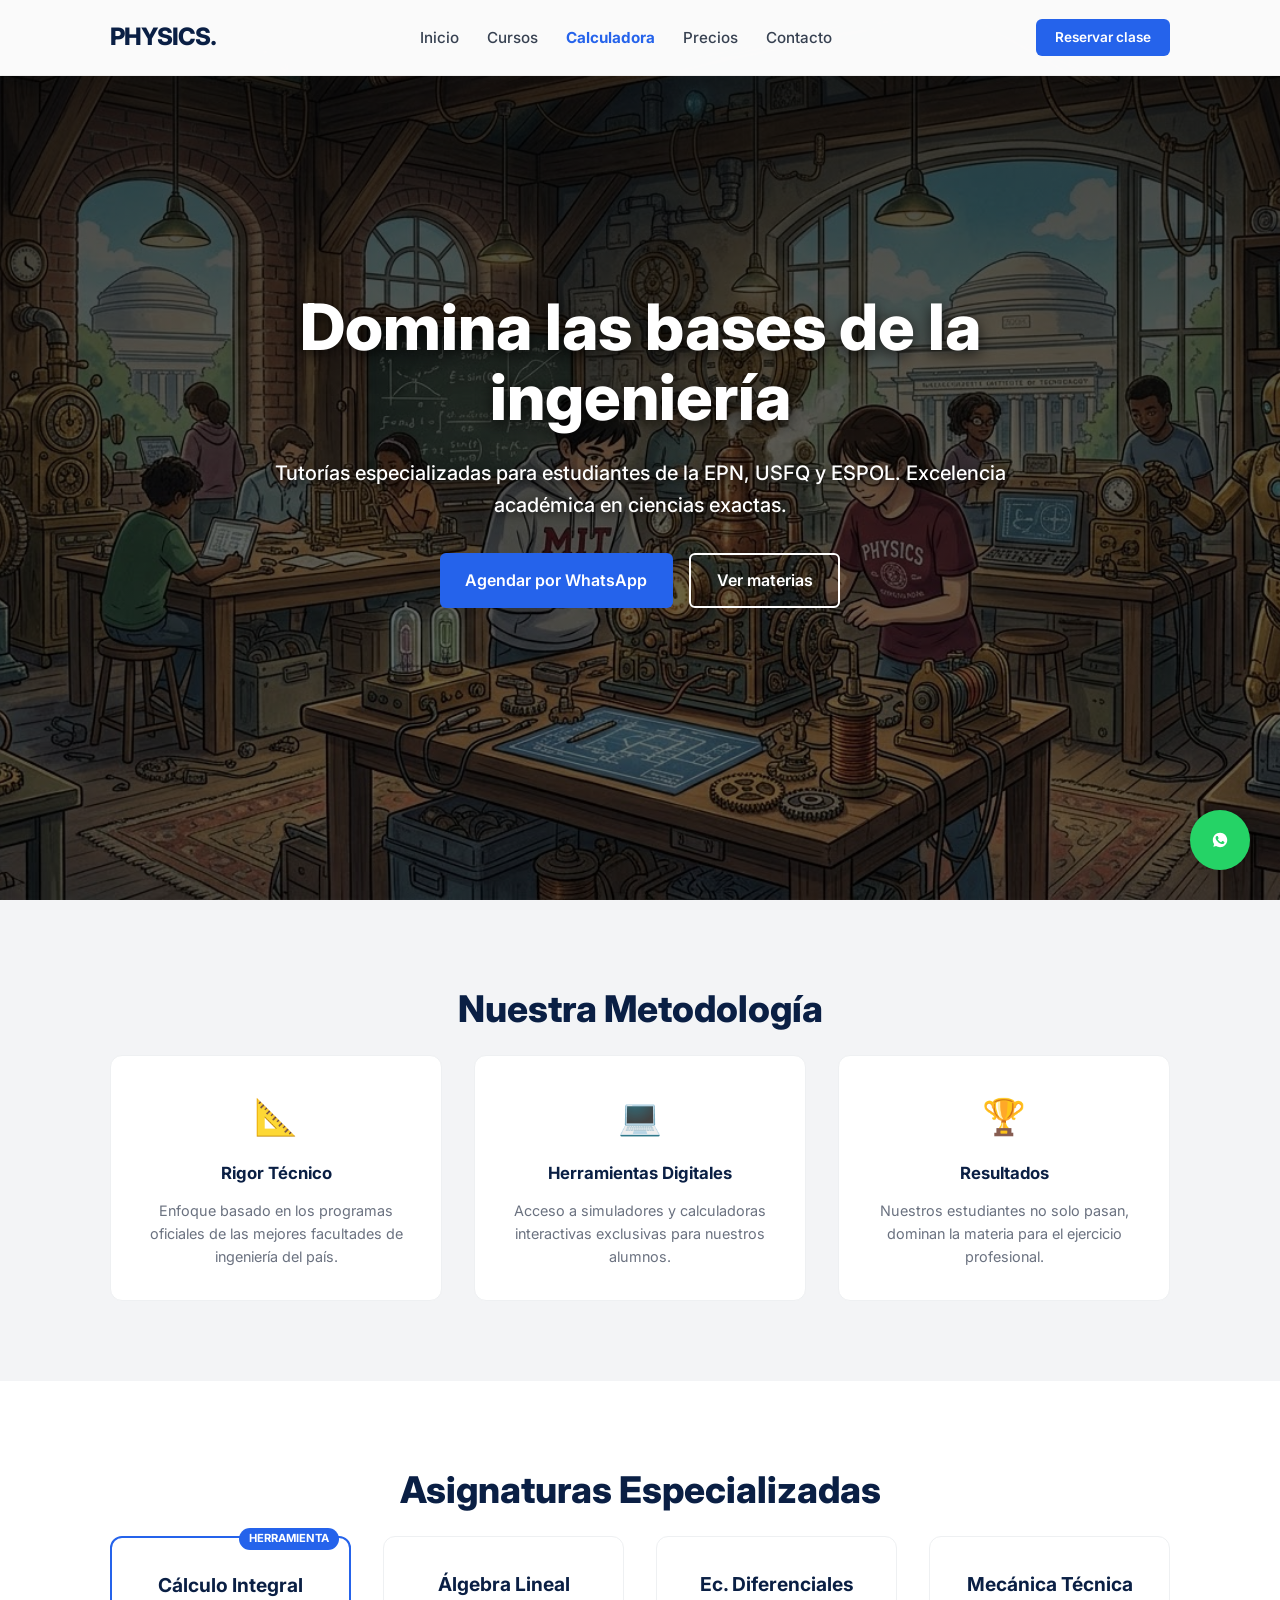
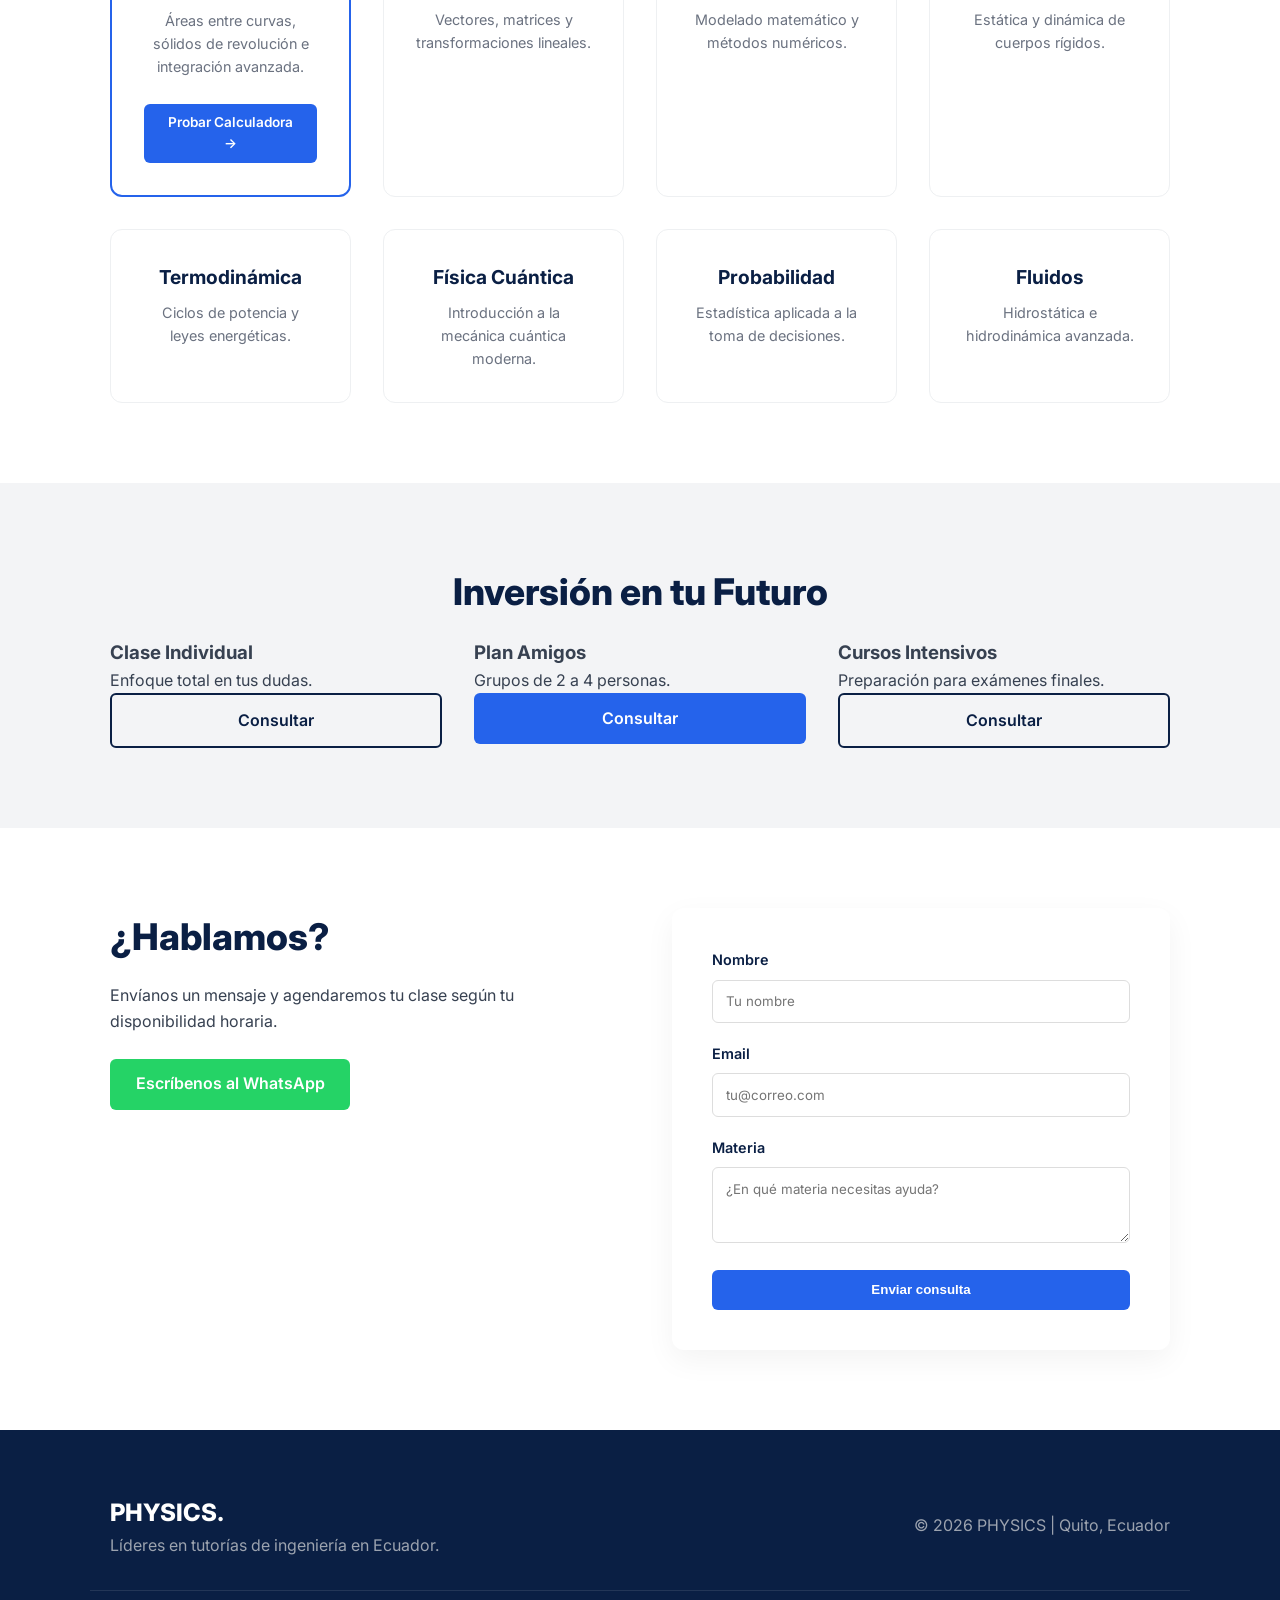
==== commit bebba0b4: "Add files via upload" ====
--- a/index.html
+++ b/index.html
@@ -1,246 +1,153 @@
-<!DOCTYPE html>
-<html lang="es">
-<head>
-    <meta charset="UTF-8">
-    <meta name="viewport" content="width=device-width, initial-scale=1.0">
-    <title>PHYSICS | Centro de Estudios de Ingeniería</title>
-    <link rel="stylesheet" href="style.css">
-    <link rel="preconnect" href="https://fonts.googleapis.com">
-    <link rel="preconnect" href="https://fonts.gstatic.com" crossorigin>
-    <link href="https://fonts.googleapis.com/css2?family=Inter:wght@400;500;600;700;800&display=swap" rel="stylesheet">
-</head>
-<body>
-
-    <a href="https://wa.me/593995324419?text=Hola%20PHYSICS,%20necesito%20ayuda%20con%20una%20materia%20de%20ingeniería." 
-       class="whatsapp-float" target="_blank" rel="noopener noreferrer">
-        <svg width="30" height="30" viewBox="0 0 24 24" fill="white"><path d="M12.031 6.172c-3.181 0-5.767 2.586-5.768 5.766-.001 1.298.38 2.27 1.019 3.287l-.582 2.128 2.182-.573c.978.58 1.911.928 3.145.929 3.178 0 5.767-2.587 5.768-5.766 0-3.18-2.587-5.771-5.764-5.771zm3.392 8.244c-.144.405-.837.774-1.17.824-.299.045-.677.063-1.092-.069-.252-.08-.575-.187-.988-.365-1.739-.751-2.874-2.502-2.961-2.617-.087-.116-.708-.94-.708-1.793s.448-1.273.607-1.446c.159-.173.346-.217.462-.217s.231.001.332.005c.109.004.253-.041.397.301.145.344.491 1.201.534 1.287.043.087.072.188.014.304-.058.116-.087.188-.173.289l-.26.304c-.087.101-.177.211-.077.383.101.173.449.741.964 1.201.662.591 1.221.774 1.394.86.173.088.274.072.376-.043.101-.116.433-.506.548-.68.116-.173.231-.145.39-.087s1.011.477 1.184.564.289.13.332.202c.045.072.045.419-.1.824z"/></svg>
-    </a>
-
-    <header class="header">
-        <div class="container header-container">
-            <a href="#" class="logo">PHYSICS.</a>
-            <nav class="nav-menu">
-                <a href="#inicio">Inicio</a>
-                <a href="#metodologia">Metodología</a>
-                <a href="#cursos">Asignaturas</a>
-                <a href="#precios">Precios</a>
-                <a href="#contacto">Contacto</a>
-            </nav>
-            <a href="https://wa.me/593995324419" target="_blank" class="btn btn-primary btn-sm">Reservar clase</a>
-        </div>
-    </header>
-
-    <section id="inicio" class="hero">
-        <div class="hero-overlay"></div>
-        <div class="container hero-content">
-            <h1 class="fade-in-up">Domina las bases de la ingeniería</h1>
-            <p class="fade-in-up delay-1">Tutorías especializadas para estudiantes de la EPN, USFQ y ESPOL. Excelencia académica en ciencias exactas.</p>
-            <div class="hero-buttons fade-in-up delay-2">
-                <a href="https://wa.me/593995324419" target="_blank" class="btn btn-primary">Agendar por WhatsApp</a>
-                <a href="#cursos" class="btn btn-outline">Ver materias</a>
-            </div>
-        </div>
-    </section>
-
-    <section id="metodologia" class="section bg-light">
-        <div class="container">
-            <div class="section-label">¿POR QUÉ PHYSICS?</div>
-            <h2 class="section-title">Nuestra Metodología</h2>
-            <p class="section-subtitle">Cada sesión combina teoría rigurosa, resolución de problemas reales y herramientas digitales que solo nuestros estudiantes usan.</p>
-            <div class="grid metodologia-grid">
-                <div class="feature-card">
-                    <div class="icon">📐</div>
-                    <h3>Rigor Técnico</h3>
-                    <p>Enfoque basado en los programas oficiales de las mejores facultades de ingeniería del país, con ejercicios de nivel examen.</p>
-                </div>
-                <div class="feature-card featured-card">
-                    <div class="icon">💻</div>
-                    <h3>Herramientas Digitales</h3>
-                    <p>Simuladores y calculadoras interactivas exclusivas — desde integrales hasta ciclos termodinámicos — diseñadas para visualizar los conceptos.</p>
-                </div>
-                <div class="feature-card">
-                    <div class="icon">🏆</div>
-                    <h3>Resultados Reales</h3>
-                    <p>Nuestros estudiantes no solo aprueban; dominan la materia para aplicarla en proyectos y en el ejercicio profesional.</p>
-                </div>
-                <div class="feature-card exclusivo-card">
-                    <span class="exclusivo-badge">EXCLUSIVO</span>
-                    <div class="icon">🎯</div>
-                    <h3>Diagnóstico Personalizado</h3>
-                    <p>Antes de la primera clase evaluamos tu nivel real en el tema exacto. Sabemos qué reforzar antes de empezar — ningún otro centro lo hace.</p>
-                </div>
-            </div>
-        </div>
-    </section>
-
-    <section id="cursos" class="section">
-        <div class="container">
-            <h2 class="section-title">Asignaturas Especializadas</h2>
-            <div class="grid grid-4">
-                <div class="course-card" style="border: 2px solid var(--electric-blue); position: relative;">
-                    <span style="position: absolute; top: -10px; right: 10px; background: var(--electric-blue); color: white; padding: 2px 10px; border-radius: 20px; font-size: 0.7rem; font-weight: bold;">HERRAMIENTA</span>
-                    <h3>Cálculo Diferencial, Integral y Multivariable</h3>
-                <p>Análisis de optimización, cálculo de volúmenes por sólidos de revolución, integrales múltiples y análisis de campos vectoriales aplicados a la física.</p>
-                <br>
-                <a href="calculadora.html" class="btn btn-primary btn-sm" style="width: 100%;">Probar Calculadora &rarr;</a>
-            </div>
-
-            <div class="course-card" style="border: 1px solid var(--electric-blue); position: relative;">
-    <span style="position: absolute; top: -10px; right: 10px; background: var(--electric-blue); color: white; padding: 2px 10px; border-radius: 20px; font-size: 0.7rem; font-weight: bold;">HERRAMIENTA</span>
-    <h3>Álgebra Lineal</h3>
-    <p>Resolución de sistemas de gran escala, espacios vectoriales y aplicaciones de transformaciones lineales en computación.</p>
-    <br>
-    <a href="algebra-lineal.html" class="btn btn-primary btn-sm" style="width: 100%;">Resolver Sistemas &rarr;</a>
-</div>
-
-           <a href="ecuaciones.html" style="text-decoration: none; color: inherit;">
-    <div class="course-card" style="cursor: pointer; transition: transform 0.3s ease, box-shadow 0.3s ease;">
-        <div style="font-size: 2rem; margin-bottom: 10px; color: #2563eb;">∫</div>
-        <h3>Ecuaciones Diferenciales Ordinarias</h3>
-        <p>Modelado de sistemas dinámicos, circuitos RLC y vibraciones mecánicas mediante métodos analíticos y simbólicos.</p>
-        <div style="margin-top: 15px; font-weight: 800; color: #2563eb; font-size: 0.8rem; text-transform: uppercase; letter-spacing: 1px;">
-            Abrir Simulador →
-        </div>
-    </div>
-</a>
-
-            <div class="course-card">
-                <h3>Métodos Numéricos</h3>
-                <p>Implementación de algoritmos para raíces de ecuaciones, interpolación, integración numérica (Simpson/Trapezoidal) y solución de EDOs con software profesional.</p>
-                <a href="metodos-numericos.html" class="btn btn-primary btn-sm" style="width: 100%;">Acceder a Herramientas &rarr;</a>
-            </div>
-
-           <a href="estatica.html" style="text-decoration: none; color: inherit;">
-    <div class="course-card">
-        <div style="font-size: 2rem; margin-bottom: 10px; color: #f59e0b;">Σ</div>
-        <h3>Estática y Dinámica</h3>
-        <p>Análisis de estructuras, diagramas de cuerpo libre y simulación de movimiento con rozamiento en planos inclinados.</p>
-        <div style="margin-top: 15px; font-weight: 800; color: #f59e0b; font-size: 0.8rem; text-transform: uppercase;">
-            EXPLORAR LABORATORIO →
-        </div>
-    </div>
-</a>
-
-          <div class="course-card" style="border: 1px solid var(--electric-blue); position: relative;">
-    <span style="position: absolute; top: -10px; right: 10px; background: var(--electric-blue); color: white; padding: 2px 10px; border-radius: 20px; font-size: 0.7rem; font-weight: bold;">HERRAMIENTA</span>
-    <h3>Mecánica de Materiales</h3>
-    <p>Cálculo de esfuerzos y deformaciones, análisis de flexión en vigas y diseño bajo criterios de falla mecánica.</p>
-    <br>
-    <a href="circulo-mohr.html" class="btn btn-primary btn-sm" style="width: 100%;">Analizador de Mohr &rarr;</a>
-</div>
-
-            <a href="otto.html" style="text-decoration: none; color: inherit;">
-    <div class="course-card" style="cursor: pointer; transition: all 0.3s ease; border-left: 5px solid #2563eb;">
-        <div style="display: flex; justify-content: space-between; align-items: start;">
-            <h3>Termodinámica</h3>
-            <span style="font-size: 1.2rem;">⚙️</span>
-        </div>
-        <p>Análisis de ciclos de potencia (Otto, Diesel, Rankine), leyes de la termodinámica y eficiencia energética en motores modernos.</p>
-        
-        <div style="margin-top: 15px; display: flex; align-items: center; gap: 10px;">
-            <span style="background: #e0f2fe; color: #0369a1; padding: 4px 8px; border-radius: 4px; font-size: 0.7rem; font-weight: bold;">CICLO OTTO</span>
-            <span style="background: #fef2f2; color: #991b1b; padding: 4px 8px; border-radius: 4px; font-size: 0.7rem; font-weight: bold;">LAB VIRTUAL →</span>
-        </div>
-    </div>
-</a>
-
-            <a href="conduccion.html" style="text-decoration: none; color: inherit;">
-    <div class="course-card" style="cursor: pointer; transition: transform 0.2s, border-color 0.2s;">
-        <h3>Transferencia de Calor</h3>
-        <p>Modelado de conducción, convección y radiación, diseño de intercambiadores de calor y análisis de aislantes térmicos en procesos industriales.</p>
-        <span style="color: #ef4444; font-weight: bold; font-size: 0.8rem;">ENTRAR AL SIMULADOR →</span>
-    </div>
-</a>
-
-
-            <div class="course-card">
-    <h3>Probabilidad y Estadística</h3>
-    <p>Análisis de datos experimentales, distribuciones de probabilidad para ingeniería, pruebas de hipótesis y control de calidad estadístico.</p>
-    <a href="probabilidad.html" class="btn-primary" style="display: inline-block; margin-top: 10px; padding: 8px 16px; background-color: #2563EB; color: white; border-radius: 6px; text-decoration: none; font-weight: 600;">
-        Abrir Calculadora
-    </a>
-</div>
-
-            <div class="course-card">
-                <h3>Software de Ingeniería</h3>
-                <p>Automatización en <b>MATLAB/Python</b>, modelado 3D en <b>SolidWorks</b>, diseño estructural en <b>ETABS/FTOOLS</b> y análisis estadístico en <b>RStudio</b>.</p>
-            </div>
-        </div>
-    </div>
-    </section>
-
-    <section id="precios" class="section bg-light">
-        <div class="container">
-            <h2 class="section-title">Inversión en tu Futuro</h2>
-            <div class="grid grid-3">
-                <div class="pricing-card">
-                    <h3>Clase Individual</h3>
-                    <p>Enfoque total en tus dudas.</p>
-                    <a href="https://wa.me/593995324419?text=Hola,%20quisiera%20consultar%20el%20precio%20de%20una%20clase%20individual." class="btn btn-outline btn-block" style="color:var(--dark-blue); border-color:var(--dark-blue);">Consultar</a>
-                </div>
-                <div class="pricing-card featured">
-                    <h3>Plan Amigos</h3>
-                    <p>Grupos de 2 a 4 personas.</p>
-                    <a href="https://wa.me/593995324419?text=Hola,%20quisiera%20consultar%20precios%20para%20un%20grupo." class="btn btn-primary btn-block">Consultar</a>
-                </div>
-                <div class="pricing-card">
-                    <h3>Cursos Intensivos</h3>
-                    <p>Preparación para exámenes finales.</p>
-                    <a href="https://wa.me/593995324419?text=Hola,%20necesito%20un%20curso%20intensivo%20para%20un%20examen." class="btn btn-outline btn-block" style="color:var(--dark-blue); border-color:var(--dark-blue);">Consultar</a>
-                </div>
-            </div>
-        </div>
-    </section>
-
-    <section id="contacto" class="section">
-        <div class="container contact-container">
-            <div class="contact-info">
-                <h2 class="section-title" style="text-align: left;">¿Hablamos?</h2>
-                <p>Envíanos un mensaje y agendaremos tu clase según tu disponibilidad horaria.</p>
-                <a href="https://wa.me/593995324419" target="_blank" class="btn btn-whatsapp">
-                    Escríbenos al WhatsApp
-                </a>
-            </div>
-            
-            <form class="contact-form" action="https://formspree.io/f/mvzwovbo" method="POST">
-                <div class="form-group">
-                    <label>Nombre</label>
-                    <input type="text" name="name" placeholder="Tu nombre" required>
-                </div>
-                <div class="form-group">
-                    <label>Email</label>
-                    <input type="email" name="email" placeholder="tu@correo.com" required>
-                </div>
-                <div class="form-group">
-                    <label>Materia</label>
-                    <textarea name="message" rows="3" placeholder="¿En qué materia necesitas ayuda?" required></textarea>
-                </div>
-                <input type="text" name="_gotcha" style="display:none">
-                <button type="submit" class="btn btn-primary btn-block">Enviar consulta</button>
-            </form>
-        </div>
-    </section>
-
-    <footer class="footer">
-        <div class="container footer-grid">
-            <div class="footer-brand"><h2>PHYSICS.</h2><p>Líderes en tutorías de ingeniería en Ecuador.</p></div>
-            <div class="footer-links">
-                <p>&copy; 2026 PHYSICS | Quito, Ecuador</p>
-            </div>
-        </div>
-    </footer>
-
-</body>
-
-</html>
-
-
-
-
-
-
-
-
-
-
-
+<!DOCTYPE html>
+<html lang="es">
+<head>
+    <meta charset="UTF-8">
+    <meta name="viewport" content="width=device-width, initial-scale=1.0">
+    <title>PHYSICS | Centro de Estudios de Ingeniería</title>
+    <link rel="stylesheet" href="style.css">
+    <link rel="preconnect" href="https://fonts.googleapis.com">
+    <link rel="preconnect" href="https://fonts.gstatic.com" crossorigin>
+    <link href="https://fonts.googleapis.com/css2?family=Inter:wght@400;500;600;700;800&display=swap" rel="stylesheet">
+</head>
+<body>
+
+    <a href="https://wa.me/593995324419?text=Hola%20PHYSICS,%20necesito%20ayuda%20con%20una%20materia%20de%20ingeniería." 
+       class="whatsapp-float" target="_blank" rel="noopener noreferrer">
+        <svg width="30" height="30" viewBox="0 0 24 24" fill="white"><path d="M12.031 6.172c-3.181 0-5.767 2.586-5.768 5.766-.001 1.298.38 2.27 1.019 3.287l-.582 2.128 2.182-.573c.978.58 1.911.928 3.145.929 3.178 0 5.767-2.587 5.768-5.766 0-3.18-2.587-5.771-5.764-5.771zm3.392 8.244c-.144.405-.837.774-1.17.824-.299.045-.677.063-1.092-.069-.252-.08-.575-.187-.988-.365-1.739-.751-2.874-2.502-2.961-2.617-.087-.116-.708-.94-.708-1.793s.448-1.273.607-1.446c.159-.173.346-.217.462-.217s.231.001.332.005c.109.004.253-.041.397.301.145.344.491 1.201.534 1.287.043.087.072.188.014.304-.058.116-.087.188-.173.289l-.26.304c-.087.101-.177.211-.077.383.101.173.449.741.964 1.201.662.591 1.221.774 1.394.86.173.088.274.072.376-.043.101-.116.433-.506.548-.68.116-.173.231-.145.39-.087s1.011.477 1.184.564.289.13.332.202c.045.072.045.419-.1.824z"/></svg>
+    </a>
+
+    <header class="header">
+        <div class="container header-container">
+            <a href="#" class="logo">PHYSICS.</a>
+            <nav class="nav-menu">
+                <a href="#inicio">Inicio</a>
+                <a href="#cursos">Cursos</a>
+                <a href="calculadora.html" style="color: var(--electric-blue); font-weight: 700;">Calculadora</a>
+                <a href="#precios">Precios</a>
+                <a href="#contacto">Contacto</a>
+            </nav>
+            <a href="https://wa.me/593995324419" target="_blank" class="btn btn-primary btn-sm">Reservar clase</a>
+        </div>
+    </header>
+
+    <section id="inicio" class="hero">
+        <div class="hero-overlay"></div>
+        <div class="container hero-content">
+            <h1 class="fade-in-up">Domina las bases de la ingeniería</h1>
+            <p class="fade-in-up delay-1">Tutorías especializadas para estudiantes de la EPN, USFQ y ESPOL. Excelencia académica en ciencias exactas.</p>
+            <div class="hero-buttons fade-in-up delay-2">
+                <a href="https://wa.me/593995324419" target="_blank" class="btn btn-primary">Agendar por WhatsApp</a>
+                <a href="#cursos" class="btn btn-outline">Ver materias</a>
+            </div>
+        </div>
+    </section>
+
+    <section class="section bg-light">
+        <div class="container">
+            <h2 class="section-title">Nuestra Metodología</h2>
+            <div class="grid grid-3">
+                <div class="feature-card">
+                    <div class="icon">📐</div>
+                    <h3>Rigor Técnico</h3>
+                    <p>Enfoque basado en los programas oficiales de las mejores facultades de ingeniería del país.</p>
+                </div>
+                <div class="feature-card">
+                    <div class="icon">💻</div>
+                    <h3>Herramientas Digitales</h3>
+                    <p>Acceso a simuladores y calculadoras interactivas exclusivas para nuestros alumnos.</p>
+                </div>
+                <div class="feature-card">
+                    <div class="icon">🏆</div>
+                    <h3>Resultados</h3>
+                    <p>Nuestros estudiantes no solo pasan, dominan la materia para el ejercicio profesional.</p>
+                </div>
+            </div>
+        </div>
+    </section>
+
+    <section id="cursos" class="section">
+        <div class="container">
+            <h2 class="section-title">Asignaturas Especializadas</h2>
+            <div class="grid grid-4">
+                <div class="course-card" style="border: 2px solid var(--electric-blue); position: relative;">
+                    <span style="position: absolute; top: -10px; right: 10px; background: var(--electric-blue); color: white; padding: 2px 10px; border-radius: 20px; font-size: 0.7rem; font-weight: bold;">HERRAMIENTA</span>
+                    <h3>Cálculo Integral</h3>
+                    <p>Áreas entre curvas, sólidos de revolución e integración avanzada.</p>
+                    <br>
+                    <a href="calculadora.html" class="btn btn-primary btn-sm" style="width: 100%;">Probar Calculadora &rarr;</a>
+                </div>
+
+                <div class="course-card"><h3>Álgebra Lineal</h3><p>Vectores, matrices y transformaciones lineales.</p></div>
+                <div class="course-card"><h3>Ec. Diferenciales</h3><p>Modelado matemático y métodos numéricos.</p></div>
+                <div class="course-card"><h3>Mecánica Técnica</h3><p>Estática y dinámica de cuerpos rígidos.</p></div>
+                <div class="course-card"><h3>Termodinámica</h3><p>Ciclos de potencia y leyes energéticas.</p></div>
+                <div class="course-card"><h3>Física Cuántica</h3><p>Introducción a la mecánica cuántica moderna.</p></div>
+                <div class="course-card"><h3>Probabilidad</h3><p>Estadística aplicada a la toma de decisiones.</p></div>
+                <div class="course-card"><h3>Fluidos</h3><p>Hidrostática e hidrodinámica avanzada.</p></div>
+            </div>
+        </div>
+    </section>
+
+    <section id="precios" class="section bg-light">
+        <div class="container">
+            <h2 class="section-title">Inversión en tu Futuro</h2>
+            <div class="grid grid-3">
+                <div class="pricing-card">
+                    <h3>Clase Individual</h3>
+                    <p>Enfoque total en tus dudas.</p>
+                    <a href="https://wa.me/593995324419?text=Hola,%20quisiera%20consultar%20el%20precio%20de%20una%20clase%20individual." class="btn btn-outline btn-block" style="color:var(--dark-blue); border-color:var(--dark-blue);">Consultar</a>
+                </div>
+                <div class="pricing-card featured">
+                    <h3>Plan Amigos</h3>
+                    <p>Grupos de 2 a 4 personas.</p>
+                    <a href="https://wa.me/593995324419?text=Hola,%20quisiera%20consultar%20precios%20para%20un%20grupo." class="btn btn-primary btn-block">Consultar</a>
+                </div>
+                <div class="pricing-card">
+                    <h3>Cursos Intensivos</h3>
+                    <p>Preparación para exámenes finales.</p>
+                    <a href="https://wa.me/593995324419?text=Hola,%20necesito%20un%20curso%20intensivo%20para%20un%20examen." class="btn btn-outline btn-block" style="color:var(--dark-blue); border-color:var(--dark-blue);">Consultar</a>
+                </div>
+            </div>
+        </div>
+    </section>
+
+    <section id="contacto" class="section">
+        <div class="container contact-container">
+            <div class="contact-info">
+                <h2 class="section-title" style="text-align: left;">¿Hablamos?</h2>
+                <p>Envíanos un mensaje y agendaremos tu clase según tu disponibilidad horaria.</p>
+                <a href="https://wa.me/593995324419" target="_blank" class="btn btn-whatsapp">
+                    Escríbenos al WhatsApp
+                </a>
+            </div>
+            
+            <form class="contact-form" action="https://formspree.io/f/mvzwovbo" method="POST">
+                <div class="form-group">
+                    <label>Nombre</label>
+                    <input type="text" name="name" placeholder="Tu nombre" required>
+                </div>
+                <div class="form-group">
+                    <label>Email</label>
+                    <input type="email" name="email" placeholder="tu@correo.com" required>
+                </div>
+                <div class="form-group">
+                    <label>Materia</label>
+                    <textarea name="message" rows="3" placeholder="¿En qué materia necesitas ayuda?" required></textarea>
+                </div>
+                <input type="text" name="_gotcha" style="display:none">
+                <button type="submit" class="btn btn-primary btn-block">Enviar consulta</button>
+            </form>
+        </div>
+    </section>
+
+    <footer class="footer">
+        <div class="container footer-grid">
+            <div class="footer-brand"><h2>PHYSICS.</h2><p>Líderes en tutorías de ingeniería en Ecuador.</p></div>
+            <div class="footer-links">
+                <p>&copy; 2026 PHYSICS | Quito, Ecuador</p>
+            </div>
+        </div>
+    </footer>
+
+</body>
+</html>
